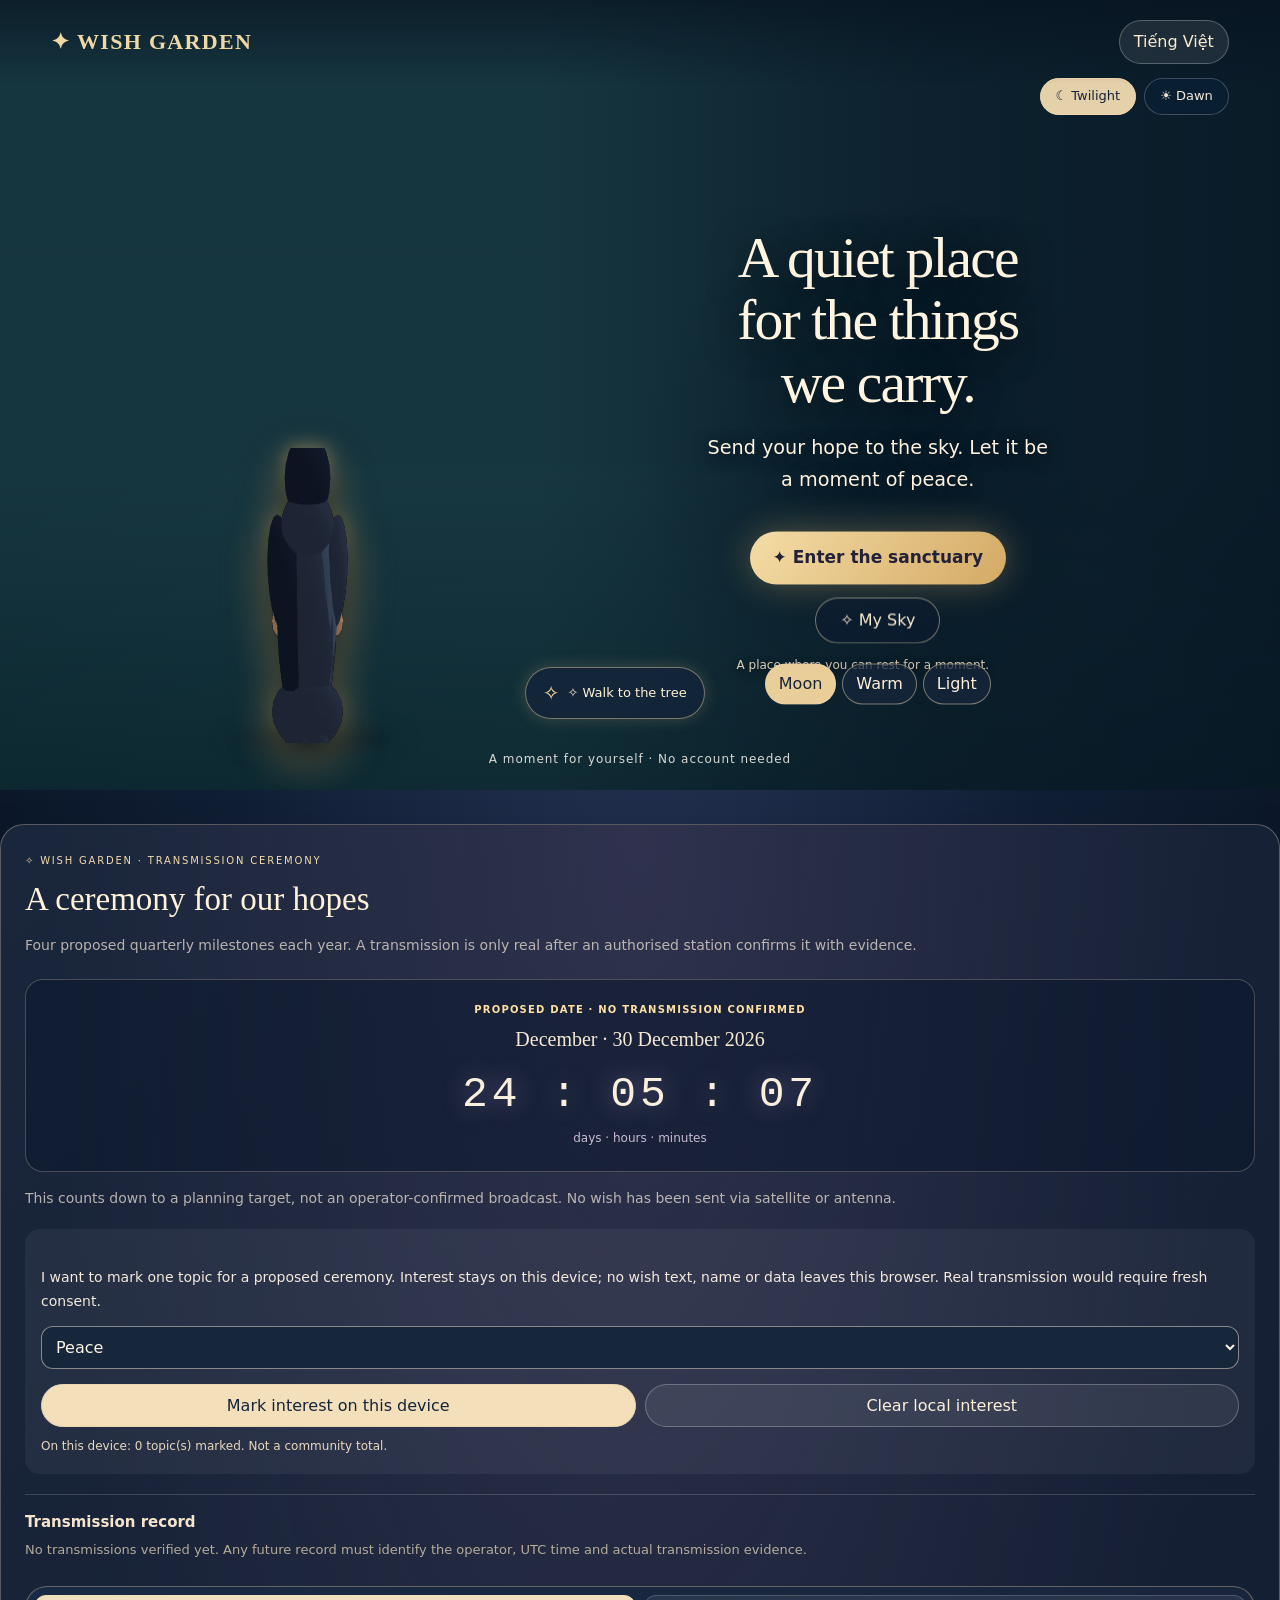
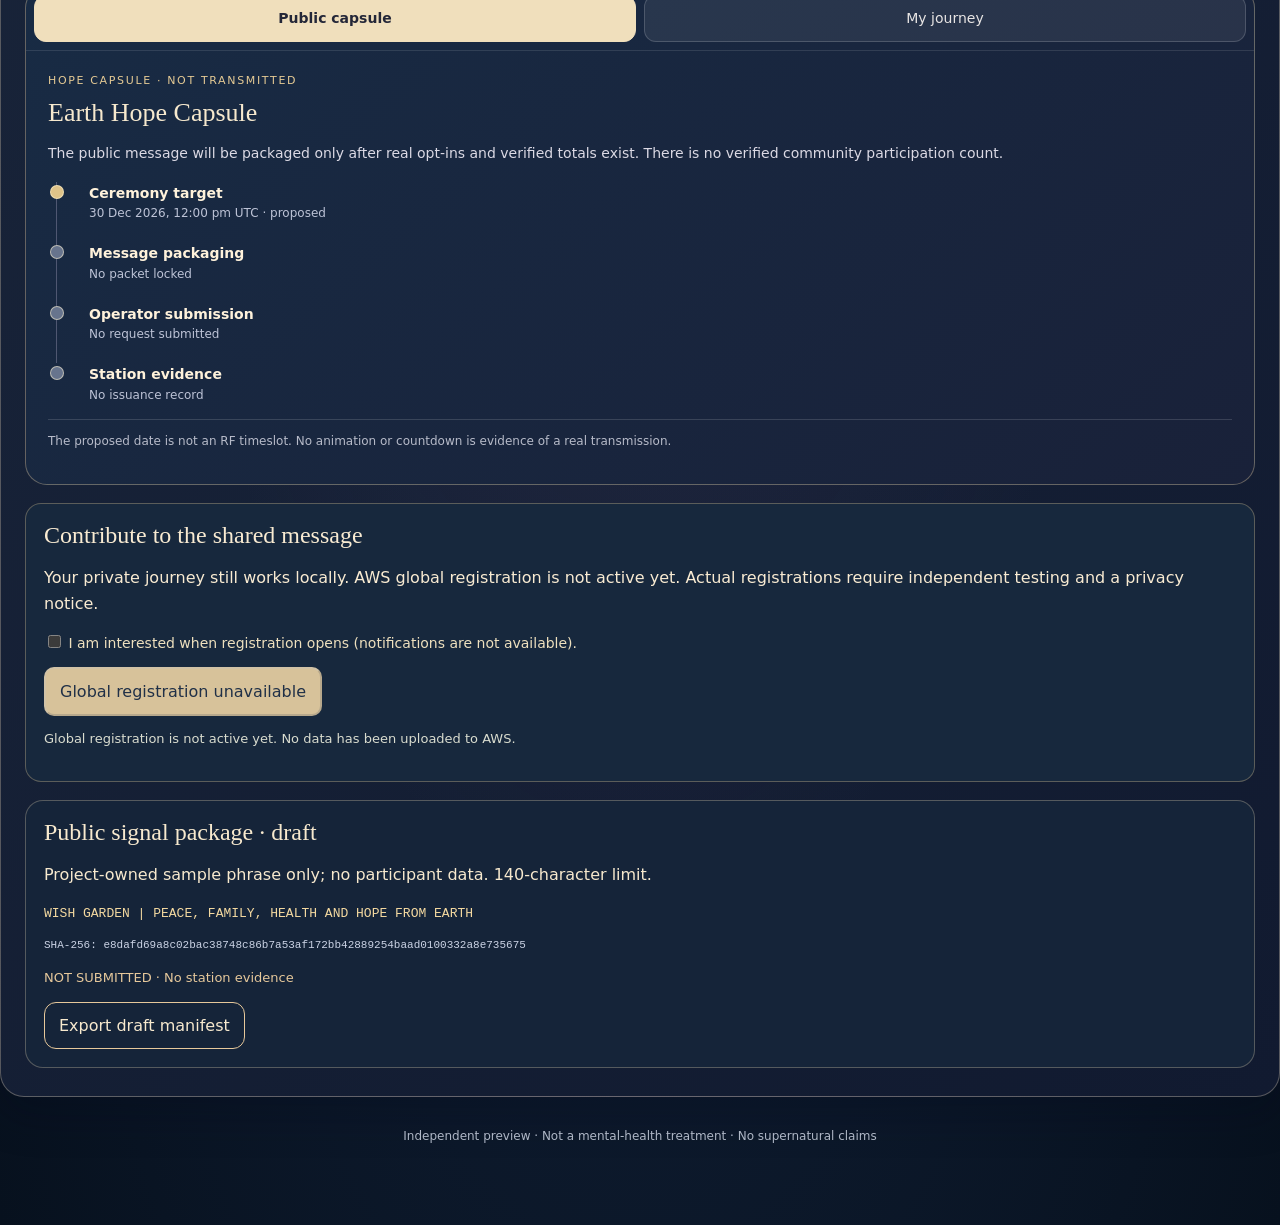
==== index.html @ a8b32a88 "feat(3d): show full-world WebGL canvas and accessible orbit/zoom controls with photo fallback" ====
<!doctype html><html lang="en"><head><meta charset="utf-8"><meta name="viewport" content="width=device-width, initial-scale=1"><meta name="color-scheme" content="dark"><title>Wish Garden — A place for hope</title><style>
*{box-sizing:border-box}body{margin:0;color:#fff4df;font:16px/1.6 system-ui,-apple-system,Segoe UI,sans-serif;background:radial-gradient(ellipse at 50% 10%,#263456 0,#101e34 47%,#07111e 100%);min-height:100vh}body.dawn{background:radial-gradient(ellipse at 50% 5%,#926f78 0,#524966 32%,#1b3444 70%,#0b1d28 100%)}body.dawn .garden{background:radial-gradient(ellipse at 50% 77%,#caa9845e,transparent 63%)}body.dawn .panel{background:#2a3442e8}body.dawn .sky{background:radial-gradient(ellipse at 50% 42%,#69557f,#1b2b47 67%,#101f33)}.garden-art{transition:filter 1s ease}.dawn .garden-art{filter:sepia(.15) saturate(1.15) brightness(1.22) drop-shadow(0 4px 20px #f1bf8c44)}.dawn .garden-fireflies{opacity:.25}.scene-toolbar{display:flex;justify-content:center;gap:8px;margin:-6px 0 20px}.scene-toolbar button{font-size:13px;background:#ffffff16;border:1px solid #ffffff38;color:#f5ead9;border-radius:22px;padding:7px 15px}.scene-toolbar button[aria-pressed=true]{background:#f1d8ae;color:#2a2942;border-color:#f1d8ae}.sky .horizon{position:absolute;left:0;bottom:0;width:100%;height:42%;background:linear-gradient(0deg,#55497533,transparent);pointer-events:none}.sky .ripple{width:105px;height:105px;position:absolute;top:calc(50% - 52px);left:calc(50% - 52px);border-radius:50%;border:1px solid #eacfa877;opacity:0;transform:scale(.5);pointer-events:none}.sky.complete .ripple{animation:hopeRipple 2.5s ease-out forwards}@keyframes hopeRipple{0%{opacity:.75;transform:scale(.4)}100%{opacity:0;transform:scale(3.1)}}@media(prefers-reduced-motion:reduce){.garden-art{transition:none}.sky.complete .ripple{animation:none}}body.no-motion .garden-fireflies,body.no-motion .sky.complete .ripple{animation:none!important}body.no-motion .garden-art,body.no-motion .sky .constellation,body.no-motion .sky .finish-note{transition:none!important}main{max-width:760px;margin:auto;padding:24px 18px 60px}header{display:flex;align-items:center;justify-content:space-between;gap:12px}.brand{font-weight:700;letter-spacing:.18em;text-transform:uppercase;color:#efd8a4;font-size:15px}button{cursor:pointer;font:inherit}button:focus-visible,textarea:focus-visible,select:focus-visible{outline:3px solid #edcc89;outline-offset:3px}.lang,.small{background:#ffffff16;color:#fbeacf;border:1px solid #ffffff40;padding:8px 14px;border-radius:24px}h1,h2{font-family:Georgia,serif;font-weight:normal}h1{text-align:center;font-size:clamp(36px,7vw,59px);line-height:1.1;margin:44px 0 13px}.lead{color:#c7cede;text-align:center;max-width:560px;margin:auto}.garden{height:275px;overflow:hidden;display:grid;place-items:center;position:relative;margin:15px 0;background:radial-gradient(ellipse at 50% 80%,#537c6375,transparent 60%)}.garden:after{content:"";width:110%;height:95px;position:absolute;bottom:-48px;border-radius:50%;background:radial-gradient(ellipse,#3a6352,#182a31 70%,transparent)}.garden-art{position:absolute;inset:0;width:100%;height:100%;filter:drop-shadow(0 5px 18px #0e1a2a88)}.garden-fireflies{filter:drop-shadow(0 0 6px #ffde8c);animation:firefly 5s ease-in-out infinite alternate}@keyframes firefly{from{opacity:.3;transform:translateY(3px)}to{opacity:.94;transform:translateY(-6px)}}.garden span{position:absolute;bottom:22px;z-index:2;letter-spacing:.2em;font-size:11px;color:#e8dbb9}.panel{border:1px solid #ffffff2c;border-radius:24px;padding:clamp(18px,4vw,31px);background:#142239d9;box-shadow:0 24px 50px #0003}h2{font-size:29px;margin:0}.hint,.notice{font-size:13px;color:#bdc5d2}label{display:block;font-size:14px;margin:19px 0 7px;color:#eee0be}textarea,select{width:100%;border-radius:12px;padding:13px;border:1px solid #ffffff45;background:#071629;color:#fff4df;font:inherit}textarea{min-height:115px;resize:vertical}.radio{display:flex;flex-wrap:wrap;gap:10px;margin-top:8px}.radio label{margin:0;border:1px solid #ffffff2c;padding:10px;border-radius:12px;cursor:pointer}.radio input{accent-color:#e6bd72}.buttons{display:flex;flex-wrap:wrap;gap:10px;align-items:center;justify-content:space-between;margin:24px 0 4px}.primary{border:none;border-radius:40px;padding:13px 23px;font-weight:700;background:linear-gradient(125deg,#f4dca6,#d4aa65);color:#23213a}.primary:disabled{opacity:.5;cursor:not-allowed}.sky{height:230px;position:relative;overflow:hidden;border-radius:16px;margin-top:20px;background:radial-gradient(ellipse at 55% 50%,#343c68,#0a1328 70%);display:grid;place-items:center}.sky[hidden]{display:none}.sky:after{content:"✦　　·　✧　　✦　　　·　✦　　　✧";position:absolute;top:18%;opacity:.7;letter-spacing:8px}.sky:before{content:"";position:absolute;inset:0;background:radial-gradient(circle at 50% 40%,#ab95e330,transparent 45%);pointer-events:none}.sky .constellation{position:absolute;inset:0;width:100%;height:100%;opacity:0;transition:opacity 1.2s ease}.sky.complete .constellation{opacity:1}.sky.complete .orb{animation:none;transform:translateY(-45px) scale(.25);opacity:0}.sky .finish-note{position:absolute;bottom:18px;left:15px;right:15px;text-align:center;color:#f8e7c6;font-family:Georgia,serif;font-size:17px;opacity:0;transition:opacity 1s}.sky.complete .finish-note{opacity:1}.sky .constellation circle{fill:#ffe7bc;filter:drop-shadow(0 0 5px #f7dba5)}.sky-actions{display:flex;justify-content:flex-end;margin-top:8px}.sky-actions[hidden]{display:none}@media(prefers-reduced-motion:reduce){.sky .constellation,.sky .finish-note{transition:none}}.orb{width:36px;height:36px;border-radius:50%;background:#ffebad;box-shadow:0 0 25px 15px #edcd9d77,0 0 70px 30px #b9a3eb55;animation:float 3.4s ease-in-out forwards}@keyframes float{0%{transform:translateY(100px) scale(.35);opacity:0}45%{opacity:1}100%{transform:translateY(-100px) scale(.3);opacity:.65}}@media(prefers-reduced-motion:reduce){.orb,.garden-fireflies{animation:none}}#status{color:#f3d89e;min-height:23px;margin-top:12px}.saved{margin-top:25px;border-top:1px solid #ffffff25;padding-top:15px}ul{padding-left:22px;overflow-wrap:anywhere}.footer{text-align:center;color:#afb7c6;font-size:12px;margin-top:35px}

/* Immersive first-person sanctuary: the visitor is a visible participant, not a text-only form */
main{max-width:none;padding:0 0 50px}header{position:absolute;z-index:10;top:0;left:0;right:0;padding:20px clamp(18px,4vw,58px);background:linear-gradient(#071320a8,transparent)}.brand{font-family:Georgia,serif;font-size:22px;letter-spacing:.06em}.garden{height:min(790px,100svh);min-height:570px;margin:0;border-radius:0;background:radial-gradient(ellipse at 50% 65%,#406e6266,transparent 65%)}.garden-art{filter:drop-shadow(0 12px 25px #050e18);transform:scale(1.22);transform-origin:center 60%}.garden:after{height:185px;bottom:-115px;background:radial-gradient(ellipse,#2e6d5b,#0c2933 68%,transparent)}.garden span{display:none}.scene-toolbar{position:absolute;z-index:6;top:78px;right:clamp(18px,4vw,58px);margin:0}.scene-toolbar button{backdrop-filter:blur(12px);background:#0c2037a8}.scene-toolbar button[aria-pressed=true]{background:#e5d1a9;color:#16243b}.hero-shade{position:absolute;z-index:2;inset:0;pointer-events:none;background:linear-gradient(90deg,#04121fb0 0%,#04121f25 49%,#04121f98 100%),linear-gradient(0deg,#071522a9,transparent 48%)}.hero-content{position:absolute;z-index:5;top:38%;left:51%;width:min(450px,43vw);text-align:center;transform:translateY(-18%)}.hero-content h1{font-size:clamp(44px,5.4vw,83px);line-height:1.04;margin:0 0 18px;text-shadow:0 4px 36px #000c}.hero-content .lead{font-size:clamp(16px,1.5vw,20px);line-height:1.7;color:#f1e9df;text-shadow:0 3px 16px #000}.enter{font-size:17px;box-shadow:0 0 35px #f1bd6c55;margin-top:34px;min-width:200px}.avatar{position:absolute;z-index:4;bottom:6%;left:17%;width:clamp(95px,14vw,193px);filter:drop-shadow(0 20px 15px #000b)}.avatar .aura{animation:avatarAura 4s ease-in-out infinite alternate;transform-origin:center}.avatar .body{animation:avatarBreath 4.5s ease-in-out infinite alternate;transform-origin:50% 65%}@keyframes avatarAura{from{opacity:.25}to{opacity:.85}}@keyframes avatarBreath{to{transform:scale(1.025)}}.intro-note{position:absolute;z-index:5;bottom:21px;left:0;right:0;text-align:center;color:#d9d9d5;font-size:12px;letter-spacing:.08em}.panel{position:relative;z-index:8;width:min(670px,calc(100% - 26px));margin:-20px auto 0;display:none;backdrop-filter:blur(26px);background:#112238ef}.panel.open{display:block;animation:panelOpen .5s ease-out}@keyframes panelOpen{from{opacity:0;transform:translateY(24px)}to{opacity:1;transform:translateY(0)}}.panel h2{text-align:center;margin-bottom:8px}.panel .hint{text-align:center}.privacy-notice{margin:0 auto;max-width:660px;padding:22px;color:#c1cbd1;font-size:13px}.footer{max-width:720px;margin:28px auto}.saved{margin-top:15px}.garden-fireflies{animation-duration:7s}body.no-motion .avatar .aura,body.no-motion .avatar .body{animation:none!important}body.dawn .garden{background:radial-gradient(ellipse at 50% 80%,#a6a07578,transparent 65%)}@media(max-width:680px){.garden{height:100svh;min-height:620px}.garden-art{transform:scale(1.55);transform-origin:44% 62%}.avatar{left:6%;bottom:10%;width:125px}.hero-content{left:5%;right:5%;width:90%;top:37%;transform:none}.hero-content h1{font-size:clamp(42px,10vw,64px)}.hero-content .lead{font-size:16px}.enter{margin-top:25px}.hero-shade{background:linear-gradient(0deg,#071522b8 0%,#07152220 65%),linear-gradient(90deg,#07152266,#07152266)}.scene-toolbar{top:80px;right:12px}.scene-toolbar button{font-size:12px;padding:7px 10px}.panel{margin:0 auto 0;border-radius:20px}.brand{font-size:19px}}@media(prefers-reduced-motion:reduce){.avatar .aura,.avatar .body,.panel.open{animation:none}}
.sky{position:fixed;z-index:70;inset:0;width:100%;height:100dvh;border-radius:0;margin:0;background:radial-gradient(ellipse at center,#4d477e 0%,#182e56 37%,#050d24 100%)}.sky .constellation{width:100%;height:100%}.sky .finish-note{bottom:24%;font-size:clamp(23px,4vw,42px);text-shadow:0 4px 20px #000}.sky .orb{width:58px;height:58px;box-shadow:0 0 30px 18px #f3d69caa,0 0 110px 45px #ac98ee88}.sky-actions{position:fixed;z-index:75;left:0;right:0;bottom:12%;justify-content:center}.sky-actions[hidden]{display:none}.sky-actions .small{padding:14px 23px;font-size:16px}.sky-header{position:absolute;z-index:8;top:5%;left:0;right:0;text-align:center;font:clamp(18px,3vw,30px) Georgia,serif;color:#ffe5b5}.sky-close{position:absolute;z-index:9;top:18px;right:20px;border-radius:28px;border:1px solid #f7deaa7b;color:#fff1d8;background:#13213a;padding:9px 16px}.sky-return{position:absolute;display:none;bottom:11%;left:50%;transform:translateX(-50%);z-index:9;border:0;border-radius:30px;background:#eacfa0;color:#19233a;padding:14px 24px;font-weight:700;white-space:nowrap}.sky.complete .sky-return{display:block}.avatar-colors{display:flex;justify-content:center;gap:9px;margin:15px auto 4px}.avatar-colors button{background:#17273eb3;border:1px solid #eed6ab7d;color:#fff0d5;border-radius:30px;padding:7px 13px}.avatar-colors button[aria-pressed=true]{background:#e9ce9a;color:#18243a}.avatar[data-look=light] .body{filter:brightness(1.65)}.avatar[data-look=warm] .body{filter:sepia(.55) brightness(1.2)}@media(max-width:680px){.sky .finish-note{bottom:25%}.sky-return{bottom:14%}}@media(prefers-reduced-motion:reduce){.sky .constellation,.sky .finish-note{transition:none}}

/* V0.2C: licensed photographic environment, shipped with Pages artifact. SVG is a graceful fallback. */
.garden{background-image:linear-gradient(90deg,#04121dc2 0%,#04121d44 48%,#071322c0 100%),url("assets/forest.jpg");background-size:cover;background-position:center 48%;background-repeat:no-repeat}
.garden-art{opacity:.13;mix-blend-mode:screen}
.garden:after{opacity:.38}
.hero-shade{background:linear-gradient(90deg,#050e1b5e,transparent 43%,#0412229c 100%),linear-gradient(0deg,#071522a9,transparent 45%)}
.sky{background-image:radial-gradient(ellipse at 48% 57%,#231b4c55,transparent 55%),linear-gradient(0deg,#0b113587,#07092350),url("assets/cosmos.jpg");background-size:cover;background-position:center;background-repeat:no-repeat}
.avatar{filter:drop-shadow(0 12px 22px #000e) drop-shadow(0 0 14px #f3bf6455)}
.avatar .aura{opacity:.65}
.garden-fireflies{opacity:.5}
body.dawn .garden{background-image:linear-gradient(90deg,#b19c704a,#1a303b50 55%,#2a293e9c),url("assets/forest.jpg")}
@media(max-width:680px){.garden{background-position:41% center}.hero-shade{background:linear-gradient(0deg,#05101ccf 0%,#0715225a 54%,#07152266 100%)}.garden-art{opacity:.08}.avatar{bottom:4%;left:4%;width:108px}.hero-content{top:33%}}

/* V0.2D — participatory sanctuary, no simulated 3D claims. */
.garden .avatar{transition:transform 1.25s cubic-bezier(.25,.8,.28,1),filter 1.25s ease;transform-origin:50% 88%}
.garden.walking .avatar,.garden.arrived .avatar{transform:translate(70px,-28px) scale(.82);filter:drop-shadow(0 4px 20px #ffd78caa)}
.garden.walking .avatar .body{animation:walkPulse .38s ease-in-out 3}
.garden.arrived .avatar .aura{opacity:1;filter:drop-shadow(0 0 18px #f5dfa4)}
@keyframes walkPulse{50%{transform:rotate(2deg) translateY(-3px)}}
.prayer-stop{position:absolute;left:23%;bottom:7%;z-index:5;display:flex;align-items:center;gap:8px;padding:9px 13px;border:1px solid #f2d7a676;border-radius:99px;background:#14243bc9;color:#fff2d5;box-shadow:0 0 20px #eedb9660;font-size:13px;backdrop-filter:blur(8px)}
.prayer-stop:before{content:"✧";font-size:20px;color:#ffe0a2}
.garden.walking .prayer-stop,.garden.arrived .prayer-stop{display:none}
.garden .hero-content .enter{transition:opacity .2s}
.garden.walking .enter{pointer-events:none;opacity:.5}
.garden.arrived .hero-content{opacity:.25;pointer-events:none;transition:opacity .5s}
.panel.open{scroll-margin-top:16px}
.scene-hint{position:absolute;bottom:13%;left:51%;z-index:5;width:min(420px,42vw);text-align:center;font-size:13px;letter-spacing:.035em;color:#fae8cb;text-shadow:0 3px 10px #000b}
@media(max-width:680px){.garden.walking .avatar,.garden.arrived .avatar{transform:translate(55px,-24px) scale(.76)}.prayer-stop{left:5%;bottom:5%;font-size:12px}.scene-hint{left:10%;bottom:19%;width:80%}}
@media(prefers-reduced-motion:reduce){.garden .avatar,.garden .hero-content .enter,.garden.arrived .hero-content{transition:none}.garden.walking .avatar .body{animation:none}}
body.no-motion .garden .avatar,body.no-motion .garden .hero-content .enter{transition:none!important}
body.no-motion .garden.walking .avatar .body{animation:none!important}
</style><style>
/* WebGL mesh is an enhancement; original SVG remains fallback. */
.visitor3d{position:absolute;z-index:4;left:17%;bottom:6%;width:clamp(95px,14vw,193px);height:clamp(165px,23vw,320px);pointer-events:none;display:none;filter:drop-shadow(0 10px 14px #0008)}
.garden.webgl-ready .visitor3d{display:block}
.garden.webgl-ready .avatar{display:none}
.garden.walking .visitor3d,.garden.arrived .visitor3d{transform:translate(70px,-28px) scale(.82);transition:transform 1.25s ease}
@media(max-width:680px){.visitor3d{left:6%;bottom:10%;width:125px;height:205px}.garden.walking .visitor3d,.garden.arrived .visitor3d{transform:translate(55px,-24px) scale(.76)}}
@media(prefers-reduced-motion:reduce){.garden.walking .visitor3d,.garden.arrived .visitor3d{transition:none}}
body.no-motion .visitor3d{transition:none!important}
.garden-return-row{display:flex;justify-content:flex-start;margin-bottom:14px}.garden-return-row button{padding:8px 14px;font-size:13px}.garden:not(.arrived) .prayer-stop{display:flex}

/* V0.2H art direction: integrated focal light, atmospheric depth and readable responsive framing */
.garden{isolation:isolate}
.ground-mist{position:absolute;z-index:1;inset:auto -8% -10% -8%;height:49%;pointer-events:none;background:radial-gradient(ellipse at 44% 90%,#83a69844 0%,#3b717d26 35%,transparent 77%);mix-blend-mode:screen}
.wish-path{position:absolute;z-index:2;bottom:-8%;left:4%;width:52%;height:49%;clip-path:polygon(45% 0,60% 0,100% 100%,0 100%);pointer-events:none;opacity:.66;background:linear-gradient(90deg,transparent 0%,#06121b38 16%,#7b8b7966 48%,#172d3188 66%,transparent 93%),repeating-linear-gradient(175deg,transparent 0 28px,#e8d6a71f 30px 32px,transparent 35px 64px);filter:blur(4px)}
.lantern-glow{position:absolute;z-index:2;pointer-events:none;width:11vw;max-width:150px;aspect-ratio:1;border-radius:50%;opacity:.8;background:radial-gradient(circle,#fce4a88c 0%,#dba96744 15%,#e7af6040 35%,transparent 71%);mix-blend-mode:screen;animation:lanternPulse 5s ease-in-out infinite alternate}
.lantern-glow-one{top:20%;left:17%}.lantern-glow-two{top:32%;left:45%;animation-delay:1.3s;width:8vw}
@keyframes lanternPulse{to{opacity:.48;transform:scale(1.2)}}
.visitor-shadow{position:absolute;z-index:3;left:17%;bottom:5%;width:clamp(105px,15vw,200px);height:26px;pointer-events:none;border-radius:50%;background:radial-gradient(ellipse,#000c 0%,#07182387 44%,transparent 73%);filter:blur(9px);transition:transform 1.25s ease}
.garden.arrived .visitor-shadow,.garden.walking .visitor-shadow{transform:translate(70px,-24px) scale(.8)}
.garden .visitor3d{filter:drop-shadow(-7px 8px 13px #000b) drop-shadow(0 0 15px #efc78075)}
.garden.webgl-ready .visitor3d{z-index:5}
.garden .avatar{z-index:5}
.hero-content{z-index:7}
.scene-hint{z-index:7}
.garden .prayer-stop{z-index:8}
.hero-content h1{max-width:12ch;margin-inline:auto;font-size:clamp(42px,5vw,77px);letter-spacing:-.032em}
.hero-content .lead{max-width:28ch;margin-inline:auto}
.hero-content .avatar-colors{margin-top:20px}
@media(max-width:680px){
 .garden{background-position:38% 50%}
 .hero-content{top:23%;left:5%;right:5%;width:90%}
 .hero-content h1{font-size:clamp(37px,10vw,55px);max-width:12ch}
 .hero-content .lead{max-width:29ch;line-height:1.5}
 .hero-content .enter{margin-top:19px}
 .hero-content .avatar-colors{margin-top:12px}
 .scene-hint{bottom:18%;font-size:12px}
 .visitor3d{left:11%;bottom:6%;width:145px;height:238px}
 .avatar{left:11%;bottom:6%;width:125px}
 .visitor-shadow{left:12%;bottom:5%;width:132px}
 .garden .prayer-stop{bottom:4%;left:auto;right:5%;font-size:11px;max-width:52%;padding:9px 11px}
 .wish-path{left:-17%;width:90%;bottom:-5%;height:39%}
 .lantern-glow-one{left:9%;top:19%;width:95px}
 .lantern-glow-two{left:63%;top:30%;width:68px}
}
@media(max-width:380px){.hero-content{top:22%}.hero-content h1{font-size:38px}.visitor3d{height:180px;width:110px}.garden .prayer-stop{font-size:10px}}
@media(prefers-reduced-motion:reduce){.lantern-glow{animation:none}.visitor-shadow{transition:none}}
body.no-motion .lantern-glow{animation:none!important}
body.no-motion .visitor-shadow{transition:none!important}

/* V0.2I visual correction after inspecting actual Chromium screenshots:
   photo is the sanctuary; old diagrammatic SVG is not overpainted on top */
.garden{background-image:linear-gradient(90deg,rgba(4,13,22,.10) 0%,rgba(3,13,22,.10) 48%,rgba(4,11,23,.44) 100%),url("assets/forest.jpg");background-position:50% 48%;background-color:#183a44}
.garden-art{display:none}
.garden:after{display:none}
.hero-shade{background:linear-gradient(90deg,transparent 0%,transparent 42%,#0714237d 73%,#07142395 100%),linear-gradient(0deg,#041c249e 0%,transparent 40%)}
.ground-mist{opacity:.38;filter:blur(18px)}
.wish-path{display:none}
.lantern-glow{display:none}
.hero-content{background:radial-gradient(ellipse at center,#02142266 5%,transparent 75%);padding:22px;border-radius:20px}
.hero-content h1{font-size:clamp(40px,4.5vw,71px);text-wrap:balance;line-height:1.08}
.hero-content .lead{color:#fff3df;text-shadow:0 3px 16px #00131e}
.avatar-colors{gap:6px}
.garden .visitor3d{filter:drop-shadow(0 15px 18px #001018) drop-shadow(0 0 9px #f9c8789c)}
.scene-hint{font-size:12px;letter-spacing:0;color:#ead8bd}
body.dawn .garden{background-image:linear-gradient(90deg,rgba(184,159,111,.16) 0%,transparent 47%,rgba(42,44,46,.5) 100%),url("assets/forest.jpg")}
@media(max-width:680px){
 .garden{background-position:51% 50%}
 .hero-shade{background:linear-gradient(0deg,#071927ae 0%,transparent 42%),linear-gradient(180deg,#0615218c,transparent 30%)}
 .hero-content{top:20%;padding:4px 8px;background:none;text-shadow:0 3px 18px #00141d}
 .hero-content h1{font-size:clamp(38px,9vw,49px);max-width:12ch}
 .hero-content .lead{font-size:15px}
 .hero-content .avatar-colors{margin-top:10px}
 .scene-hint{display:none}
 .visitor3d{bottom:6%;left:11%;height:200px;width:122px}
 .garden .prayer-stop{bottom:9%;right:5%;font-size:12px}
 .visitor-shadow{left:11%;bottom:5%}
}
/* Rigged 3D visitor (progressive enhancement) with native 3D and SVG fallbacks. */
.garden.rig-ready #visitor3d{display:none}
.garden.rig-ready #visitorRig{display:block}
.garden #visitorRig{display:none}
.garden.walking #visitorRig,.garden.arrived #visitorRig{transform:translate(70px,-28px) scale(.82)}
@media(max-width:680px){.garden.walking #visitorRig,.garden.arrived #visitorRig{transform:translate(55px,-24px) scale(.76)}}
@media(prefers-reduced-motion:reduce){.garden.walking #visitorRig,.garden.arrived #visitorRig{transition:none}}
/* V0.2J rigged visitor integration: understated human scale in moonlit scene */
.garden #visitorRig{
  width:clamp(80px,10vw,126px);height:clamp(145px,17vw,216px);
  left:18%;bottom:6%;filter:brightness(.72) saturate(.78) drop-shadow(0 10px 10px #001422b8) drop-shadow(0 0 12px #c6a76c55);
}
.garden.walking #visitorRig,.garden.arrived #visitorRig{transform:translate(36px,-15px) scale(.9)}
@media(max-width:680px){
  .garden #visitorRig{width:104px;height:188px;left:12%;bottom:7%}
  .garden.walking #visitorRig,.garden.arrived #visitorRig{transform:translate(30px,-15px) scale(.86)}
}
@media(max-width:380px){.garden #visitorRig{width:89px;height:161px;bottom:7%}}

/* V0.2K: clean invitation hierarchy and keep the scene interaction off the avatar. */
.garden .prayer-stop{left:41%;bottom:9%;right:auto;max-width:none;white-space:nowrap;font-size:13px;padding:9px 17px;box-shadow:0 0 16px #e6c98935}
@media(max-width:680px){.garden .prayer-stop{left:auto;right:7%;bottom:10%;width:auto;max-width:48%;white-space:normal;text-align:center;font-size:12px;line-height:1.3}}
@media(max-width:380px){.garden .prayer-stop{max-width:46%;bottom:10%}}
/* V0.2M — clear the scene for the visitor's quiet prayer */
.garden.arrived .hero-content{opacity:0;pointer-events:none;visibility:hidden;transition:opacity .55s ease,visibility .55s ease}
.garden.arrived .scene-hint,.garden.arrived .intro-note{opacity:0;pointer-events:none;transition:opacity .55s ease}
@media(prefers-reduced-motion:reduce){.garden.arrived .hero-content,.garden.arrived .scene-hint,.garden.arrived .intro-note{transition:none}}
body.no-motion .garden.arrived .hero-content,body.no-motion .garden.arrived .scene-hint{transition:none!important}

/* V0.2P — The private sky of wishes */
.sky{isolation:isolate;background-image:
 radial-gradient(ellipse at 51% 48%,rgba(141,116,195,.26),transparent 37%),
 linear-gradient(0deg,#050b24b8,#08102844),
 url("assets/cosmos.jpg");background-position:center;background-size:cover}
.sky .constellation{opacity:.15;pointer-events:none}
.sky .orb{opacity:.55;pointer-events:none}
.star-field{position:absolute;inset:12% 3% 15%;z-index:7;pointer-events:none}
.memory-star{position:absolute;width:19px;height:19px;transform:translate(-50%,-50%);border:0;border-radius:50%;background:radial-gradient(circle,#fff 0 12%,var(--star-color) 17%,transparent 55%);box-shadow:0 0 16px 3px var(--star-color);pointer-events:auto;cursor:pointer;transition:transform .25s,filter .25s;filter:brightness(1.05)}
.memory-star:before,.memory-star:after{content:"";position:absolute;top:50%;left:50%;transform:translate(-50%,-50%);pointer-events:none;background:linear-gradient(90deg,transparent,var(--star-color),transparent)}
.memory-star:before{width:34px;height:1px}.memory-star:after{height:34px;width:1px;background:linear-gradient(transparent,var(--star-color),transparent)}
.memory-star:hover,.memory-star:focus-visible{transform:translate(-50%,-50%) scale(1.65);filter:brightness(1.4);outline:2px solid #f9edcb;outline-offset:6px}
.memory-star.new-star{animation:starArrival 1.4s ease-out}
@keyframes starArrival{0%{transform:translate(-50%,-50%) scale(3);filter:brightness(2)}100%{transform:translate(-50%,-50%) scale(1);filter:brightness(1)}}
.sky-flare{position:absolute;z-index:8;width:55px;height:55px;transform:translate(-50%,55vh) scale(.45);border-radius:50%;background:radial-gradient(circle,#fff 0 12%,var(--flare-color) 18%,#f0c7fc66 38%,transparent 70%);box-shadow:0 0 36px 13px var(--flare-color);pointer-events:none;opacity:0}
.sky-flare.launch{animation:skyAscend 3s cubic-bezier(.22,.66,.24,1) forwards}
.sky-flare.burst:after{content:"";position:absolute;inset:-42px;border:2px solid #fff9ce;border-radius:50%;animation:skyBurst .7s ease-out forwards}
@keyframes skyAscend{0%{transform:translate(-50%,55vh) scale(.35);opacity:0}12%{opacity:1}72%{transform:translate(-50%,-50%) scale(1.1);opacity:1}82%{transform:translate(-50%,-50%) scale(1.8);opacity:1;filter:brightness(2.5)}100%{transform:translate(-50%,-50%) scale(.24);opacity:1}}
@keyframes skyBurst{0%{transform:scale(.2);opacity:1}100%{transform:scale(2.5);opacity:0}}
.sky-hint{position:absolute;z-index:9;left:18px;right:18px;bottom:4%;text-align:center;font-size:12px;letter-spacing:.04em;color:#e2d4f3b9;pointer-events:none}
.sky .sky-header{pointer-events:none}
.star-memory{position:absolute;z-index:20;left:50%;top:50%;transform:translate(-50%,-50%);width:min(430px,calc(100% - 34px));max-height:70vh;overflow:auto;padding:24px 26px;background:linear-gradient(145deg,#182440f2,#252849f6);border:1px solid #f3d8b17f;border-radius:20px;box-shadow:0 18px 90px #000d,0 0 42px #caa9fd2b;backdrop-filter:blur(22px);text-align:left}
.star-memory[hidden],.sky-flare[hidden]{display:none}
.star-memory h2{font:28px/1.2 Georgia,serif;color:#fff2d2;margin:14px 0}
.star-memory-top{display:flex;justify-content:space-between;align-items:center;gap:12px;font-size:13px;color:#f2dba9}
.star-memory-top button{border-radius:30px;background:#f3d7ac;color:#1a2740;border:0;padding:8px 16px}
.star-memory-date{font-size:13px;color:#cbcadf}
.star-memory-words{white-space:pre-wrap;overflow-wrap:anywhere;font:17px/1.8 Georgia,serif;color:#fff2e4}
@media(max-width:680px){.sky .sky-header{top:14%}.star-field{inset:16% 2% 18%}.sky-hint{bottom:5%}.star-memory{padding:20px;top:49%}}
@media(prefers-reduced-motion:reduce){.memory-star.new-star,.sky-flare.launch,.sky-flare.burst:after{animation:none}}
body.no-motion .memory-star.new-star,body.no-motion .sky-flare.launch,body.no-motion .sky-flare.burst:after{animation:none!important}
.my-sky-button{display:block;margin:13px auto 0;background:#0d1b309c;border:1px solid #f1dfb97a;color:#f9e9ce;border-radius:30px;padding:9px 24px;backdrop-filter:blur(14px)}.my-sky-button:hover{background:#354465c9}.garden.arrived .my-sky-button{visibility:hidden}
.garden-return-row{gap:10px;flex-wrap:wrap}.garden-return-row #mySkyFromPrayer{background:#d8b881;color:#1d2842;border-color:#dec99f}
.sky.viewing .orb,.sky.viewing .finish-note,.sky.viewing .ripple{display:none}.sky.viewing .sky-header{color:#f5e0be}

/* V0.2Q — deep sky art direction: atmosphere is decorative, NOT fake user wishes. */
.sky{background:
 radial-gradient(ellipse at 49% 23%,#8a659e38 0%,transparent 53%),
 radial-gradient(ellipse at 77% 66%,#1c667f4a 0%,transparent 51%),
 linear-gradient(180deg,#050b25a8 0%,#09172a78 47%,#020b1ce0 100%),
 url("assets/cosmos.jpg") center/cover no-repeat;
}
.sky::before{content:"";position:absolute;inset:-8%;background:radial-gradient(ellipse at 40% 36%,#9173bc28,transparent 47%),radial-gradient(ellipse at 70% 80%,#43778d24,transparent 45%);filter:blur(25px);pointer-events:none;animation:skyBreathing 24s ease-in-out infinite alternate}
.sky::after{content:"";position:absolute;inset:0;background:linear-gradient(180deg,transparent 0%,#a6b5e10b 70%,#0712258f 100%);pointer-events:none}
@keyframes skyBreathing{from{opacity:.65;transform:scale(1)}to{opacity:1;transform:scale(1.12)}}
.sky .horizon{height:35%;background:radial-gradient(ellipse at 50% 100%,#d4d6fc22 0%,#61699516 40%,transparent 73%);filter:blur(24px)}
.sky .constellation{opacity:.09}
.sky .star-field{z-index:12}
.sky .memory-star{width:44px;height:44px;box-shadow:none;background:radial-gradient(circle,#fffef9 0 4%,var(--star-color) 6% 11%,#ffffff00 43%);filter:drop-shadow(0 0 7px var(--star-color));}
.sky .memory-star::before{width:24px;opacity:.85}
.sky .memory-star::after{height:24px;opacity:.85}
.sky .memory-star:hover,.sky .memory-star:focus-visible{filter:drop-shadow(0 0 13px var(--star-color)) brightness(1.3)}
.sky .memory-star.new-star{animation:starArrival 1.3s ease-out}
.sky .sky-flare{width:44px;height:44px;background:radial-gradient(circle,#fff 0 9%,#fff4dc 13%,var(--flare-color) 26%,transparent 72%);box-shadow:0 0 22px 8px var(--flare-color);filter:drop-shadow(0 0 15px #fff6cf)}
.sky .sky-flare::before{content:"";position:absolute;z-index:-1;left:50%;top:50%;width:12px;height:160px;transform:translate(-50%,6px);border-radius:50%;background:linear-gradient(0deg,transparent,#c0c3f527,#f9e6ffae);filter:blur(13px);opacity:0}
.sky .sky-flare.launch::before{animation:starTrail 3s ease-in-out both}
.sky .sky-flare.burst::after{content:"";position:absolute;inset:-24px;border:1px solid #ffeac0aa;border-radius:50%;animation:skyBurst .75s ease-out forwards}
@keyframes starTrail{0%{opacity:0;height:20px}20%{opacity:.75;height:140px}76%{opacity:.5}100%{opacity:0;height:25px}}
@keyframes skyAscend{
  0%{transform:translate(-50%,64vh) scale(.25);opacity:0}
  11%{opacity:1}
  63%{transform:translate(-50%,-50%) scale(.95);opacity:1;filter:brightness(1)}
  77%{transform:translate(-50%,-50%) scale(2.35);opacity:1;filter:brightness(2.6)}
  88%{transform:translate(-50%,-50%) scale(.38);opacity:1;filter:brightness(1.6)}
  100%{transform:translate(-50%,-50%) scale(.21);opacity:1;filter:brightness(1)}
}
.sky .sky-hint{color:#eee2fbce;text-shadow:0 3px 12px #060b22;max-width:500px;margin:auto;left:20px;right:20px}
.sky .star-memory{background:linear-gradient(150deg,#16223af4,#282944f4);border:1px solid #f2dfc080}
body.no-motion .sky::before{animation:none}
@media(prefers-reduced-motion:reduce){.sky::before,.sky .sky-flare.launch::before{animation:none}}
@media(max-width:680px){.sky .star-field{inset:16% 2% 18%}.sky .sky-hint{font-size:12px;bottom:7%}.sky .memory-star{width:44px;height:44px}}

/* Transmission is not implied by the countdown; the section is explicit planning only. */
.ceremony{margin:34px 0 30px;padding:28px 24px;border:1px solid #d8c9b259;border-radius:24px;background:radial-gradient(ellipse at 50% 0%,#715c8742,transparent 65%),linear-gradient(135deg,#1a263b,#111a30);box-shadow:0 18px 42px #03081944}
.ceremony-overline{font-size:10px;letter-spacing:.18em;color:#f2dbaa}
.ceremony h2{font:clamp(24px,3.5vw,33px)/1.25 Georgia,serif;color:#fff2d8;margin:10px 0}
.ceremony-intro,.ceremony-disclosure{font-size:14px;color:#f1e5d7bb;line-height:1.6}
.ceremony-milestone{margin:22px 0 15px;padding:22px 12px;border:1px solid #fae6d13d;border-radius:18px;background:#0b172c88;text-align:center}
.ceremony-status{font-size:10px;letter-spacing:.12em;font-weight:650;color:#ffe0a4}
.ceremony-event{font:20px Georgia,serif;color:#f6e8d3;margin:10px 0}
.ceremony-countdown{font-variant-numeric:tabular-nums;font-family:ui-monospace,SFMono-Regular,Consolas,monospace;font-size:clamp(25px,5.5vw,43px);letter-spacing:.09em;color:#f9efdc;text-shadow:0 0 26px #cbaaf277}
.ceremony-units{font-size:12px;color:#cbbbd8}
.ceremony-action{margin-top:20px;padding:18px 16px;background:#ffffff0d;border-radius:15px}
.ceremony-action label{display:block;font-size:14px;line-height:1.7;color:#f4e9db}
.ceremony-action select{display:block;max-width:100%;width:100%;margin:12px 0 15px;background:#16263b;border:1px solid #f7e5d282;color:#fff3e4;border-radius:12px;padding:10px}
.ceremony-buttons{display:flex;gap:9px;flex-wrap:wrap}.ceremony-buttons button{flex:1;min-width:155px}
#ceremonyJoin{background:#f3dfba;color:#14243c;border-color:#ead5b0}
#ceremonyClear{background:#ffffff12;color:#fff0d8}
.ceremony-contribution,#ceremonyFeedback{font-size:12px;color:#ead8bc;margin:10px 0 0}
.ceremony-archive{margin-top:20px;border-top:1px solid #ffffff29;padding-top:15px}
.ceremony-archive h3{font-size:15px;font-weight:600;margin:0 0 6px;color:#f6e5cc}
.ceremony-archive p{font-size:13px;color:#eadbb7bd;line-height:1.6;margin:0}
@media(max-width:680px){.ceremony{padding:22px 15px;margin:25px 0}.ceremony-milestone{padding:18px 6px}.ceremony-countdown{font-size:clamp(25px,7.3vw,35px)}}

/* Actual WebGL sanctuary: canvas is a full-scene 3D environment, not a photograph. */
#sanctuary3d{position:absolute;inset:0;z-index:1;width:100%;height:100%;display:block;cursor:grab;touch-action:pan-y}
#sanctuary3d:active{cursor:grabbing}
.garden.world-ready{background-image:none!important}
.garden.world-ready .garden-art{display:none!important}
.garden.world-ready .ground-mist,.garden.world-ready .wish-path,.garden.world-ready .lantern-glow,.garden.world-ready .lantern-glow-two{opacity:.12;pointer-events:none}
.garden.world-ready .hero-shade{pointer-events:none;background:linear-gradient(90deg,#06111a80,transparent 50%,#07111a87),linear-gradient(0deg,#06111aae,transparent 55%)}
#worldControls{position:absolute;z-index:9;bottom:58px;right:clamp(14px,4vw,48px);display:flex;align-items:center;gap:6px;background:#091b2bdc;border:1px solid #eddaac8a;border-radius:16px;padding:8px;backdrop-filter:blur(10px)}
#worldControls #worldHint{font-size:10px;letter-spacing:.08em;color:#f5dcaf;padding:0 9px 0 4px}
#worldControls button{color:#f8e4b6;background:#ffffff1a;border:1px solid #ffffff51;border-radius:10px;min-height:36px;min-width:35px;font-size:22px;line-height:1}
#worldControls button:focus-visible{outline:3px solid #f8e4b6}
@media(max-width:680px){#worldControls{bottom:46px;right:9px;padding:6px;gap:4px}#worldControls #worldHint{font-size:8px;max-width:67px;line-height:1.2}#worldControls button{min-height:33px;min-width:31px;font-size:19px}}
</style></head><body><main><header><div class="brand">✦ Wish Garden</div><button class="lang" id="lang" type="button">Tiếng Việt</button></header><div class="garden" aria-label="A quiet forest sanctuary with your visitor by the wishing tree"><svg class="garden-art" viewBox="0 0 760 300" xmlns="http://www.w3.org/2000/svg"><defs><radialGradient id="moon"><stop stop-color="#ffe8bc" stop-opacity=".9"/><stop offset="1" stop-color="#dcc19b" stop-opacity="0"/></radialGradient><linearGradient id="trunk" x1="0" y1="0" x2="1" y2="1"><stop stop-color="#967357"/><stop offset=".6" stop-color="#4d423f"/><stop offset="1" stop-color="#2c3238"/></linearGradient><radialGradient id="leaf"><stop stop-color="#96b69c"/><stop offset=".68" stop-color="#456c66"/><stop offset="1" stop-color="#223e49"/></radialGradient><radialGradient id="pond"><stop stop-color="#5e918c" stop-opacity=".72"/><stop offset="1" stop-color="#365b68" stop-opacity="0"/></radialGradient></defs><circle cx="588" cy="57" r="75" fill="url(#moon)"/><circle cx="588" cy="57" r="15" fill="#ffe6b8" opacity=".72"/><path d="M0 238Q115 190 245 234T505 223T760 238V300H0Z" fill="#1f454b"/><path d="M0 268Q150 228 285 268T570 253T760 267V300H0Z" fill="#14353c"/><ellipse cx="400" cy="270" rx="240" ry="30" fill="url(#pond)"/><path d="M383 256Q382 206 365 154Q349 122 332 105M379 198Q429 156 449 119M371 175Q325 153 290 146M380 219Q412 218 449 198" fill="none" stroke="url(#trunk)" stroke-width="19" stroke-linecap="round"/><path d="M375 261Q352 272 323 273M385 261Q409 268 427 273" fill="none" stroke="#68584c" stroke-width="9" stroke-linecap="round"/><g fill="url(#leaf)"><ellipse cx="332" cy="107" rx="85" ry="62"/><ellipse cx="422" cy="105" rx="85" ry="70"/><ellipse cx="373" cy="65" rx="84" ry="63"/><ellipse cx="291" cy="144" rx="58" ry="50"/><ellipse cx="465" cy="147" rx="66" ry="51"/></g><g fill="#c5d9aa" opacity=".4"><circle cx="340" cy="75" r="3"/><circle cx="400" cy="52" r="2"/><circle cx="457" cy="102" r="3"/><circle cx="290" cy="126" r="2"/><circle cx="421" cy="148" r="3"/></g><g fill="#f9dfa5" class="garden-fireflies"><circle cx="225" cy="175" r="3"/><circle cx="516" cy="195" r="2.5"/><circle cx="540" cy="128" r="2"/><circle cx="198" cy="112" r="2"/><circle cx="475" cy="60" r="2.5"/><circle cx="302" cy="211" r="2"/></g><g fill="#84ab88"><path d="M210 281l-7-18 8 9 7-13-2 22ZM527 277l-6-16 8 7 5-12 2 21Z"/></g></svg><span>THE GARDEN OF HOPE</span><div class="hero-shade"></div><div class="ground-mist" aria-hidden="true"></div><div class="wish-path" aria-hidden="true"></div><div class="lantern-glow lantern-glow-one" aria-hidden="true"></div><div class="lantern-glow lantern-glow-two" aria-hidden="true"></div><div class="visitor-shadow" aria-hidden="true"></div>
<canvas id="visitor3d" class="visitor3d" aria-hidden="true"></canvas><svg class="avatar" viewBox="0 0 190 290" role="img" aria-label="A visitor stands by the wishing tree, hands joined in quiet prayer"><defs><linearGradient id="robe" x1="0" x2="1"><stop stop-color="#10192b"/><stop offset=".55" stop-color="#27344b"/><stop offset="1" stop-color="#0b1323"/></linearGradient><radialGradient id="auraLight"><stop stop-color="#ffedbd" stop-opacity=".8"/><stop offset="1" stop-color="#ffe39f" stop-opacity="0"/></radialGradient></defs><ellipse class="aura" cx="95" cy="118" rx="86" ry="110" fill="url(#auraLight)"/><ellipse cx="95" cy="275" rx="60" ry="10" fill="#020913" opacity=".7"/><g class="body"><path d="M60 105Q41 115 36 146L18 259Q88 289 163 262L148 150Q146 118 119 105Z" fill="url(#robe)" stroke="#596076" stroke-width="2"/><path d="M72 94Q55 70 67 42Q76 20 98 23Q121 19 130 44Q135 71 119 94L115 114H78Z" fill="#211e26"/><path d="M79 39Q94 33 113 39L125 62L118 90L95 104L72 91L67 57Z" fill="#b9866a"/><path d="M67 60Q61 42 73 29Q99 10 122 29Q137 40 130 64Q121 48 119 39Q104 47 80 44Z" fill="#1e1b25"/><path d="M61 110Q91 89 124 111L149 151L132 178L119 152L125 259Q93 281 54 263L61 151L42 181L30 157Z" fill="url(#robe)" stroke="#47526d" stroke-width="2"/><path d="M44 154Q66 156 82 129M145 155Q121 156 107 129" stroke="#354762" stroke-width="22" fill="none" stroke-linecap="round"/><path d="M81 130L95 144L109 130" fill="none" stroke="#ce9e80" stroke-width="12" stroke-linecap="round"/><path d="M90 127L95 143L100 128" stroke="#f2c5a2" stroke-width="4" fill="none" stroke-linecap="round"/><path d="M78 117Q95 128 113 117" stroke="#837261" stroke-width="3" fill="none"/><path d="M61 230Q96 244 127 230" fill="none" stroke="#ad966a" stroke-width="2" opacity=".65"/></g></svg>
<button type="button" id="prayerStop" class="prayer-stop">Approach the wishing tree</button><p id="sceneHint" class="scene-hint">A place where you can rest for a moment.</p><div class="hero-content"><h1 id="hero">A quiet place for the things we carry.</h1><p class="lead" id="lead">Send your hope to the sky. Let it be a moment of peace.</p><button type="button" id="enter" class="primary enter">✦ Enter the sanctuary</button><button type="button" id="mySky" class="my-sky-button">✧ My Sky</button><div class="avatar-colors" role="group" aria-label="Choose visitor appearance"><button type="button" data-look="night" aria-pressed="true">Moon</button><button type="button" data-look="warm" aria-pressed="false">Warm</button><button type="button" data-look="light" aria-pressed="false">Light</button></div></div><div class="intro-note" id="introNote">A moment for yourself · No account needed</div></div><div class="scene-toolbar" role="group" aria-label="Garden lighting"><button type="button" id="twilight" aria-pressed="true">☾ Twilight</button><button type="button" id="dawn" aria-pressed="false">☀ Dawn</button></div><section class="panel" id="prayerPanel"><div class="garden-return-row"><button type="button" class="small" id="backToSanctuary">← Back to sanctuary</button><button type="button" class="small" id="mySkyFromPrayer">✧ My Sky</button></div><h2 id="question">What is on your heart today?</h2><p class="hint" id="hint">Your wish is yours. This ritual is symbolic and makes no supernatural promises.</p><label for="topic" id="topicLabel">Your intention</label><select id="topic"><option>Peace & calm</option><option>Family & loved ones</option><option>Health & strength</option><option>Hope for tomorrow</option><option>Remembrance</option><option>Gratitude</option></select><label for="wish" id="wishLabel">Your private words</label><textarea maxlength="700" id="wish" placeholder="I hope that..."></textarea><label id="saveLabel">After releasing</label><div class="radio"><label><input type="radio" name="keep" value="no" checked> <span id="discard">Release without saving</span></label><label><input type="radio" name="keep" value="yes"> <span id="keep">Save on this device</span></label></div><div class="buttons"><button class="primary" id="send" disabled>✧ Send to the universe</button><button class="small" id="motion">Reduce motion</button></div><div role="status" aria-live="polite" id="status"></div><div class="sky" id="sky" hidden tabindex="-1" role="dialog" aria-modal="true" aria-label="A symbolic light rising to the sky"><div class="sky-header" id="skyHeader">A moment for hope</div><button type="button" class="sky-close" id="closeSky" aria-label="Back to garden">✕</button><div class="horizon" aria-hidden="true"></div><div class="ripple" aria-hidden="true"></div><svg class="constellation" viewBox="0 0 600 230" aria-hidden="true"><g stroke="#c9b5f7" stroke-width="1.2" opacity=".6"><path d="M206 89L274 61L337 104L403 66L458 118L376 162L337 104L269 171L206 89" fill="none"/></g><g><circle cx="206" cy="89" r="3"/><circle cx="274" cy="61" r="5"/><circle cx="337" cy="104" r="6"/><circle cx="403" cy="66" r="4"/><circle cx="458" cy="118" r="3"/><circle cx="376" cy="162" r="4"/><circle cx="269" cy="171" r="3"/></g></svg><div class="orb" id="orb"></div>
<div id="starField" class="star-field" aria-label="Your personal sky of wishes"></div>
<div id="skyFlare" class="sky-flare" hidden aria-hidden="true"></div>
<p id="skyHint" class="sky-hint">Only your own stars on this device. Tap a star to revisit.</p>
<div id="starMemory" class="star-memory" role="region" aria-label="Private wish memory" hidden>
  <div class="star-memory-top"><span id="starMemoryTopic"></span><button type="button" id="starMemoryClose">Close</button></div>
  <h2 data-memory-heading>My private wish</h2>
  <p id="starMemoryDate" class="star-memory-date"></p>
  <p id="starMemoryText" class="star-memory-words"></p>
</div><div class="finish-note" id="finishNote">Your wish has joined the stars.</div><button type="button" id="returnGarden" class="sky-return">Return to the garden</button></div><div class="sky-actions" id="skyActions" hidden><button type="button" class="small" id="skipRitual">Complete ritual now</button></div><p class="notice" id="notice">Private prototype: no server, no community or real-time counters. Wishes are never transmitted. Optional local storage is not encrypted. Avoid sensitive content on shared devices.</p><section id="ceremony" class="ceremony" aria-labelledby="ceremonyHeading">
 <div class="ceremony-overline">✧ WISH GARDEN · TRANSMISSION CEREMONY</div>
 <h2 id="ceremonyHeading">A ceremony for our hopes</h2>
 <p id="ceremonyIntro" class="ceremony-intro">Two proposed milestones each year. A transmission is only real after an authorised station confirms it with evidence.</p>
 <div class="ceremony-milestone">
  <div id="ceremonyStatus" class="ceremony-status">PROPOSED DATE · NO TRANSMISSION CONFIRMED</div>
  <div id="ceremonyEvent" class="ceremony-event"></div>
  <div id="ceremonyCountdown" class="ceremony-countdown" role="timer" aria-live="off">-- : -- : --</div>
  <div id="ceremonyUnits" class="ceremony-units">days · hours · minutes</div>
 </div>
 <p id="ceremonyTruth" class="ceremony-disclosure">This counts down to a planning target, not an operator-confirmed broadcast. No wish has been sent via satellite or antenna.</p>
 <div class="ceremony-action">
  <label id="ceremonyConsentLabel" for="ceremonyTopic">I want to mark one topic for a proposed ceremony. Interest stays on this device; no wish text, name or data leaves this browser. Real transmission would require fresh consent.</label>
  <select id="ceremonyTopic"><option value="0">Peace</option><option value="1">Family</option><option value="2">Health</option><option value="3">Future</option><option value="4">Remembrance</option><option value="5">Gratitude</option></select>
  <div class="ceremony-buttons">
   <button type="button" class="small" id="ceremonyJoin">Mark interest on this device</button>
   <button type="button" class="small" id="ceremonyClear">Clear local interest</button>
  </div>
  <p id="ceremonyFeedback" role="status" aria-live="polite"></p>
  <p id="ceremonyContribution" class="ceremony-contribution"></p>
 </div>
 <div class="ceremony-archive">
  <h3 id="ceremonyArchiveTitle">Transmission record</h3>
  <p id="ceremonyArchive">No transmissions verified yet. Any future record must identify the operator, UTC time and actual transmission evidence.</p>
 </div>
</section><div class="saved"><h2 id="savedTitle">Saved wishes</h2><p class="hint" id="savedHint">Only what you choose to save on this device.</p><ul id="list"></ul><div class="buttons"><button class="small" id="export">Export JSON</button><button class="small" id="delete">Delete saved wishes</button></div></div></section><div class="footer">Independent preview · Not a mental-health treatment · No supernatural claims</div></main><script>
(()=>{'use strict';let vi=false,quiet=matchMedia('(prefers-reduced-motion: reduce)').matches,ritualTimer=null,scene='twilight',approachTimer=null;const $=id=>document.getElementById(id),key='wg-preview-local-01',terms={en:['A quiet place for the things we carry.','Send your hope to the sky. Let it be a moment of peace.','What is on your heart today?','Your wish is yours. This ritual is symbolic and makes no supernatural promises.','Your intention','Your private words','After releasing','Release without saving','Save on this device','✧ Send to the universe','Reduce motion','Private prototype: no server, no community or real-time counters. Wishes are never transmitted. Optional local storage is not encrypted. Avoid sensitive content on shared devices.','Saved wishes','Only what you choose to save on this device.','Export JSON','Delete saved wishes','No saved wishes','Your hope has become a light. You may return whenever you wish.','Saved on this device.','Storage unavailable.','Tiếng Việt','I hope that...'],vi:['Một nơi bình yên cho những điều ta mang trong lòng.','Gửi hy vọng lên bầu trời. Dành một phút cho sự bình yên.','Hôm nay bạn đang mang điều gì trong lòng?','Lời nguyện thuộc về bạn. Nghi thức mang tính biểu tượng, không hứa hẹn phép màu.','Điều muốn gửi gắm','Lời nguyện riêng tư','Sau khi gửi','Gửi đi và không lưu','Lưu trên thiết bị này','✧ Gửi lên vũ trụ','Giảm chuyển động','Bản thử nghiệm riêng tư: không có máy chủ hoặc số liệu cộng đồng. Lời nguyện không truyền đi. Dữ liệu lưu trên trình duyệt không mã hóa. Tránh thông tin nhạy cảm trên thiết bị dùng chung.','Lời nguyện đã lưu','Chỉ những lời bạn chọn lưu trên thiết bị.','Xuất JSON','Xóa lời nguyện','Chưa có lời nguyện','Hy vọng của bạn đã hóa thành ánh sáng. Bạn có thể trở lại bất cứ khi nào.','Đã lưu trên thiết bị.','Không thể lưu dữ liệu.','English','Tôi mong rằng...']};let ids=['hero','lead','question','hint','topicLabel','wishLabel','saveLabel','discard','keep','send','motion','notice','savedTitle','savedHint','export','delete'];const topics={en:['Peace & calm','Family & loved ones','Health & strength','Hope for tomorrow','Remembrance','Gratitude'],vi:['Bình an','Gia đình và người thân','Sức khỏe','Hy vọng tương lai','Tưởng nhớ','Biết ơn']};
// The sky must live outside the collapsible prayer panel so My Sky works on first load.
document.body.append($('sky'),$('skyActions'));
let returnFocus=null;
function openMySky(){returnFocus=document.activeElement;$('sky').hidden=false;$('sky').classList.add('complete','viewing');$('skyActions').hidden=true;document.body.style.overflow='hidden';window.WishSky?.show();$('closeSky').focus();}
$('mySky').onclick=openMySky;$('mySkyFromPrayer').onclick=openMySky;
function leaveSky(){window.WishSky?.closeCard();if(ritualTimer!==null){clearTimeout(ritualTimer);ritualTimer=null}$('sky').hidden=true;$('skyActions').hidden=true;document.body.style.overflow='';(returnFocus||$('enter')).focus()}
$('closeSky').onclick=leaveSky;$('returnGarden').onclick=leaveSky;
document.addEventListener('keydown',e=>{if(e.key==='Escape'&&!$('sky').hidden){e.preventDefault();if(!$('starMemory').hidden){window.WishSky?.closeCard();return;}leaveSky()}});
document.querySelectorAll('[data-look]').forEach(b=>b.onclick=()=>{document.querySelector('.avatar').dataset.look=b.dataset.look;window.WishAvatar3D?.setLook(b.dataset.look);document.querySelectorAll('[data-look]').forEach(x=>x.setAttribute('aria-pressed',String(x===b)))});
function setScene(mode){scene=mode;document.body.classList.toggle('dawn',scene==='dawn');$('dawn').setAttribute('aria-pressed',String(scene==='dawn'));$('twilight').setAttribute('aria-pressed',String(scene==='twilight'))}
$('twilight').onclick=()=>setScene('twilight');$('dawn').onclick=()=>setScene('dawn');
function returnToSanctuary(){if(approachTimer!==null){clearTimeout(approachTimer);approachTimer=null}const garden=document.querySelector('.garden');garden.classList.remove('walking','arrived');$('prayerPanel').classList.remove('open');$('enter').disabled=false;$('prayerStop').disabled=false;window.WishAvatar3D?.setPose('idle');garden.scrollIntoView({behavior:quiet?'instant':'smooth',block:'start'});$('enter').focus({preventScroll:true});}
$('backToSanctuary').onclick=returnToSanctuary;
function approachTree(){window.WishAvatar3D?.setPose('walk');if(approachTimer!==null)return;const garden=document.querySelector('.garden');garden.classList.add('walking');$('enter').disabled=true;$('prayerStop').disabled=true;const delay=quiet?0:1250;approachTimer=setTimeout(()=>{approachTimer=null;garden.classList.remove('walking');garden.classList.add('arrived');window.WishAvatar3D?.setPose('pray');$('prayerPanel').classList.add('open');$('prayerPanel').scrollIntoView({behavior:quiet?'instant':'smooth',block:'start'});$('wish').focus({preventScroll:true});},delay)}
$('enter').onclick=approachTree;$('prayerStop').onclick=approachTree;
function finishRitual(){if(ritualTimer!==null){clearTimeout(ritualTimer);ritualTimer=null}window.WishSky?.finish();$('sky').classList.add('complete');$('skyActions').hidden=true;$('finishNote').textContent=vi?'Lời nguyện đã hòa vào những vì sao.':'Your wish has joined the stars.'}
$('skipRitual').onclick=finishRitual;
function read(){try{let x=JSON.parse(localStorage.getItem(key)||'[]');return Array.isArray(x)?x:[]}catch{return []}}function paint(){let t=terms[vi?'vi':'en'];ids.forEach((id,i)=>$(id).textContent=t[i]);$('lang').textContent=t[20];$('finishNote').textContent=vi?'Lời nguyện đã hòa vào những vì sao.':'Your wish has joined the stars.';$('skipRitual').textContent=vi?'Hoàn tất nghi thức':'Complete ritual now';$('skyHeader').textContent=vi?'Một khoảnh khắc cho hy vọng':'A moment for hope';$('returnGarden').textContent=vi?'Trở lại khu vườn':'Return to the garden';$('backToSanctuary').textContent=vi?'← Trở lại khu vườn':'← Back to sanctuary';$('enter').textContent=vi?'✦ Bước vào khu vườn':'✦ Enter the sanctuary';$('mySky').textContent=vi?'✧ Bầu trời của tôi':'✧ My Sky';$('mySkyFromPrayer').textContent=vi?'✧ Bầu trời của tôi':'✧ My Sky';$('introNote').textContent=vi?'Một khoảnh khắc cho riêng bạn · Không cần tài khoản':'A moment for yourself · No account needed';$('prayerStop').textContent=vi?'✧ Đến bên cây':'✧ Walk to the tree';$('sceneHint').textContent=vi?'Một nơi để dừng lại và lắng lòng.':'A place where you can rest for a moment.';$('twilight').textContent=vi?'☾ Hoàng hôn':'☾ Twilight';$('dawn').textContent=vi?'☀ Bình minh':'☀ Dawn';$('motion').textContent=quiet?(vi?'Bật chuyển động':'Enable motion'):t[10];$('wish').placeholder=t[21];[...$('topic').options].forEach((o,i)=>o.textContent=topics[vi?'vi':'en'][i]);$('list').replaceChildren();let data=read();if(!data.length){let li=document.createElement('li');li.textContent=t[16];$('list').append(li)}data.forEach(x=>{let li=document.createElement('li');li.textContent=new Date(x.date).toLocaleDateString()+' · '+x.text;$('list').append(li)})}
$('lang').onclick=()=>{vi=!vi;document.documentElement.lang=vi?'vi':'en';window.WishSky?.setLanguage(vi?'vi':'en');window.WishCeremony?.refreshLanguage();paint()};$('wish').oninput=()=>{$('send').disabled=!$('wish').value.trim()};$('motion').onclick=()=>{quiet=!quiet;window.WishAvatar3D?.setReduced(quiet);document.body.classList.toggle('no-motion',quiet);$('motion').textContent=quiet?(vi?'Bật chuyển động':'Enable motion'):terms[vi?'vi':'en'][10];if(quiet&&ritualTimer!==null)finishRitual()};$('send').onclick=()=>{let value=$('wish').value.trim();if(!value)return;let t=terms[vi?'vi':'en'];if(ritualTimer!==null)clearTimeout(ritualTimer);window.WishSky?.show();returnFocus=document.activeElement;$('sky').hidden=false;document.body.style.overflow='hidden';$('closeSky').focus();$('sky').classList.remove('complete','viewing');$('sky').scrollIntoView({behavior:quiet?'instant':'smooth',block:'center'});$('skyActions').hidden=false;let orb=$('orb');orb.style.animation='none';void orb.offsetHeight;orb.style.animation=quiet?'none':'float 3.4s ease-in-out forwards';if(quiet)finishRitual();else ritualTimer=setTimeout(finishRitual,3500);$('status').textContent=t[17];let memory={id:crypto.randomUUID?.()||String(Date.now())+'-'+Math.random().toString(36).slice(2),text:value,topic:$('topic').selectedIndex,date:new Date().toISOString(),saved:false};if(document.querySelector('input[name=keep]:checked').value==='yes'){try{let data=read();data.push({id:memory.id,text:value,topic:memory.topic,date:memory.date});localStorage.setItem(key,JSON.stringify(data));memory.saved=true;$('status').textContent+=' '+t[18]}catch{$('status').textContent+=' '+t[19]}}window.WishSky?.release(memory);$('wish').value='';$('send').disabled=true;paint()};$('export').onclick=()=>{let blob=new Blob([JSON.stringify(read(),null,2)],{type:'application/json'}),u=URL.createObjectURL(blob),a=document.createElement('a');a.href=u;a.download='wish-garden-export.json';a.click();setTimeout(()=>URL.revokeObjectURL(u),1000)};$('delete').onclick=()=>{if(confirm(vi?'Xóa toàn bộ lời nguyện đã lưu?':'Delete all saved wishes?')){localStorage.removeItem(key);window.WishSky?.refresh();paint()}};document.body.classList.toggle('no-motion',quiet);paint()})();
</script><script>
/* Wish Garden native WebGL avatar: procedural 3D geometry, zero external libraries.
   Original SVG remains visible when WebGL is unavailable. */
(function(){
  'use strict';
  const canvas=document.getElementById('visitor3d');
  const garden=document.querySelector('.garden');
  if(!canvas||!garden)return;
  const gl=canvas.getContext('webgl',{alpha:true,antialias:true,premultipliedAlpha:false,powerPreference:'low-power'});
  if(!gl)return;
  const vs='attribute vec3 p; attribute vec3 color; varying vec3 vColor; void main(){float d=5.8-p.z; gl_Position=vec4(p.x*4.4/d,p.y*4.4/d,p.z/6.0,1.0);vColor=color;}';
  const fs='precision mediump float;varying vec3 vColor;void main(){gl_FragColor=vec4(vColor,1.0);}';
  function shader(type,src){const s=gl.createShader(type);gl.shaderSource(s,src);gl.compileShader(s);if(!gl.getShaderParameter(s,gl.COMPILE_STATUS)){gl.deleteShader(s);throw Error('avatar shader');}return s;}
  let program;
  try{program=gl.createProgram();gl.attachShader(program,shader(gl.VERTEX_SHADER,vs));gl.attachShader(program,shader(gl.FRAGMENT_SHADER,fs));gl.linkProgram(program);if(!gl.getProgramParameter(program,gl.LINK_STATUS))throw Error('avatar link');}catch{return;}
  gl.useProgram(program);
  const pos=gl.getAttribLocation(program,'p'),col=gl.getAttribLocation(program,'color'),buffer=gl.createBuffer();
  gl.enable(gl.DEPTH_TEST);gl.depthFunc(gl.LEQUAL);gl.disable(gl.CULL_FACE);
  const ball=[];
  const lat=10,lon=14;
  for(let i=0;i<lat;i++)for(let j=0;j<lon;j++){
    function v(a,b){return [Math.cos(a)*Math.sin(b),Math.cos(b),Math.sin(a)*Math.sin(b)];}
    const p0=v(j*2*Math.PI/lon,i*Math.PI/lat),p1=v((j+1)*2*Math.PI/lon,i*Math.PI/lat),p2=v(j*2*Math.PI/lon,(i+1)*Math.PI/lat),p3=v((j+1)*2*Math.PI/lon,(i+1)*Math.PI/lat);
    ball.push(p0,p2,p1,p1,p2,p3);
  }
  let look='night',pose='idle',start=performance.now(),reduced=matchMedia('(prefers-reduced-motion: reduce)').matches,raf=0,last=0;
  function tone(hex){return [parseInt(hex.slice(1,3),16)/255,parseInt(hex.slice(3,5),16)/255,parseInt(hex.slice(5,7),16)/255];}
  function render(t){
    raf=0;
    if(document.hidden||garden.classList.contains('rig-ready'))return;
    if(t-last<32&&!reduced){raf=requestAnimationFrame(render);return;}last=t;
    const dpr=Math.min(devicePixelRatio||1,1.6),w=Math.max(1,Math.round(canvas.clientWidth*dpr)),h=Math.max(1,Math.round(canvas.clientHeight*dpr));
    if(canvas.width!==w||canvas.height!==h){canvas.width=w;canvas.height=h;gl.viewport(0,0,w,h);}
    gl.clearColor(0,0,0,0);gl.clear(gl.COLOR_BUFFER_BIT|gl.DEPTH_BUFFER_BIT);
    const time=(t-start)*.001;
    const move=pose==='walk'&&!reduced?Math.sin(time*12)*.33:0;
    const breathe=!reduced?Math.sin(time*1.2)*.018:0;
    const robe=tone(look==='warm'?'#60432f':look==='light'?'#768b95':'#2a3449');
    const trim=tone('#d6af7c'),skin=tone('#c59373'),hair=tone('#181721'),gold=tone('#f4d898');
    const vertices=[];
    function ell(cx,cy,cz,sx,sy,sz,c,rot=0){
      for(const tri of ball){let x=tri[0]*sx,y=tri[1]*sy,z=tri[2]*sz;const xx=x*Math.cos(rot)-y*Math.sin(rot),yy=x*Math.sin(rot)+y*Math.cos(rot);
        const lx=xx+cx,ly=yy+cy+breathe,lz=z+cz;
        const light=.70+Math.max(0,tri[0]*.18+tri[1]*.16+tri[2]*.10);
        vertices.push(lx,ly,lz,c[0]*light,c[1]*light,c[2]*light);
      }
    }
    // The avatar is actual 3D mesh geometry with animated articulated limbs.
    // Viewer is behind the visitor, looking with them toward the lit shrine.
    // Layered hood, robe folds and integrated sleeves avoid a mannequin outline.
    const clothShadow=tone(look==='warm'?'#38271f':look==='light'?'#4a6470':'#131c2f');
    const clothLight=tone(look==='warm'?'#8a6542':look==='light'?'#a1adad':'#40536b');
    ell(0,-.28,.01,.42,.94,.32,robe);
    ell(-.22,-.28,-.06,.23,.85,.23,clothShadow,.05);
    ell(.21,-.25,.04,.22,.88,.26,clothLight,-.06);
    ell(0,-1.03,.04,.52,.32,.34,robe);
    ell(-.13,-1.39,.04,.20,.30,.22,robe,move*.17);
    ell(.13,-1.39,.04,.20,.30,.22,robe,-move*.17);
    ell(-.19,-1.62,.17,.22,.095,.31,hair);
    ell(.19,-1.62,.17,.22,.095,.31,hair);
    ell(0,.65,-.08,.39,.31,.32,robe);
    ell(0,1.06,-.05,.34,.41,.31,clothShadow); // hood seen from behind
    ell(0,1.11,.21,.26,.31,.14,hair); // back of hair inside the hood
    ell(0,1.43,.02,.29,.12,.26,hair);
    ell(0,.48,.24,.18,.07,.12,trim);
    const praying=pose==='pray';
    ell(-.40,.20,.05,.18,.52,.21,clothShadow,praying?-.55:.09+move*.16);
    ell(.40,.20,.05,.18,.52,.21,robe,praying?.55:-.09-move*.16);
    if(praying){
      ell(-.095,.56,.43,.11,.22,.08,skin,-.2);
      ell(.095,.56,.43,.11,.22,.08,skin,.2);
      ell(0,.56,.52,.085,.12,.045,gold);
    }else{
      ell(-.42,-.22,.14,.09,.13,.10,skin);
      ell(.42,-.22,.14,.09,.13,.10,skin);
    }
    ell(0,-.55,.30,.12,.055,.04,trim);
    const data=new Float32Array(vertices);
    gl.bindBuffer(gl.ARRAY_BUFFER,buffer);gl.bufferData(gl.ARRAY_BUFFER,data,gl.DYNAMIC_DRAW);
    gl.enableVertexAttribArray(pos);gl.vertexAttribPointer(pos,3,gl.FLOAT,false,24,0);
    gl.enableVertexAttribArray(col);gl.vertexAttribPointer(col,3,gl.FLOAT,false,24,12);
    gl.drawArrays(gl.TRIANGLES,0,data.length/6);
    if(!reduced||pose==='walk')raf=requestAnimationFrame(render);
  }
  function draw(){if(!raf&&!document.hidden)raf=requestAnimationFrame(render);}
  window.WishAvatar3D={
    setPose(next){pose=next;draw();},
    getPose(){return pose;},
    getLook(){return look;},
    setLook(next){look=next;draw();},
    setReduced(next){reduced=!!next;draw();}
  };
  garden.classList.add('webgl-ready');
  gl.canvas.addEventListener('webglcontextlost',e=>{e.preventDefault();garden.classList.remove('webgl-ready');cancelAnimationFrame(raf);raf=0;});
  document.addEventListener('visibilitychange',()=>{if(!document.hidden)draw();});
  draw();
})();
</script><script src="assets/sanctuary-world.bundle.js" defer></script><script src="assets/visitor-rig.bundle.js" defer></script><script src="src/sky-of-wishes.js" defer></script><script src="src/private-wish-backup.js" defer></script><script src="src/ceremony.js" defer></script><script src="src/participation-v05.js" defer></script><script type="module" src="src/hope-packet.mjs"></script></body></html>
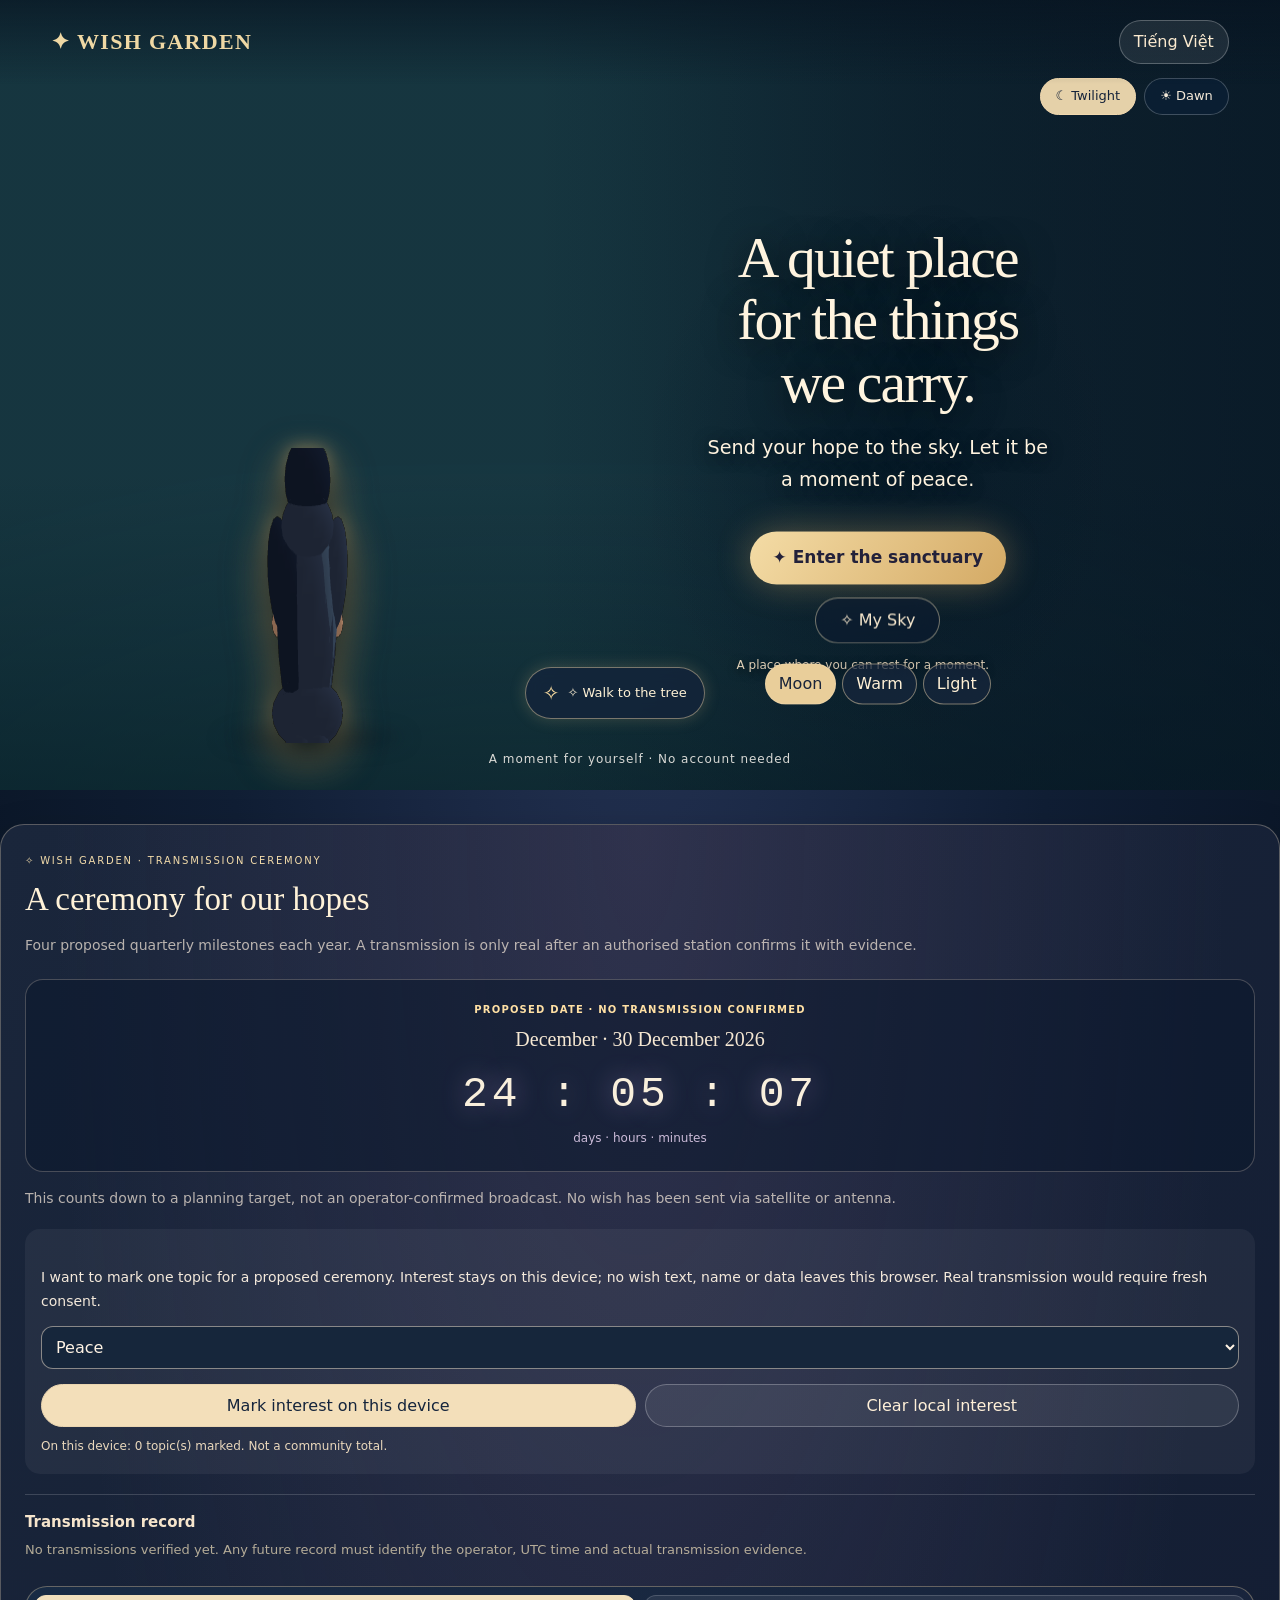
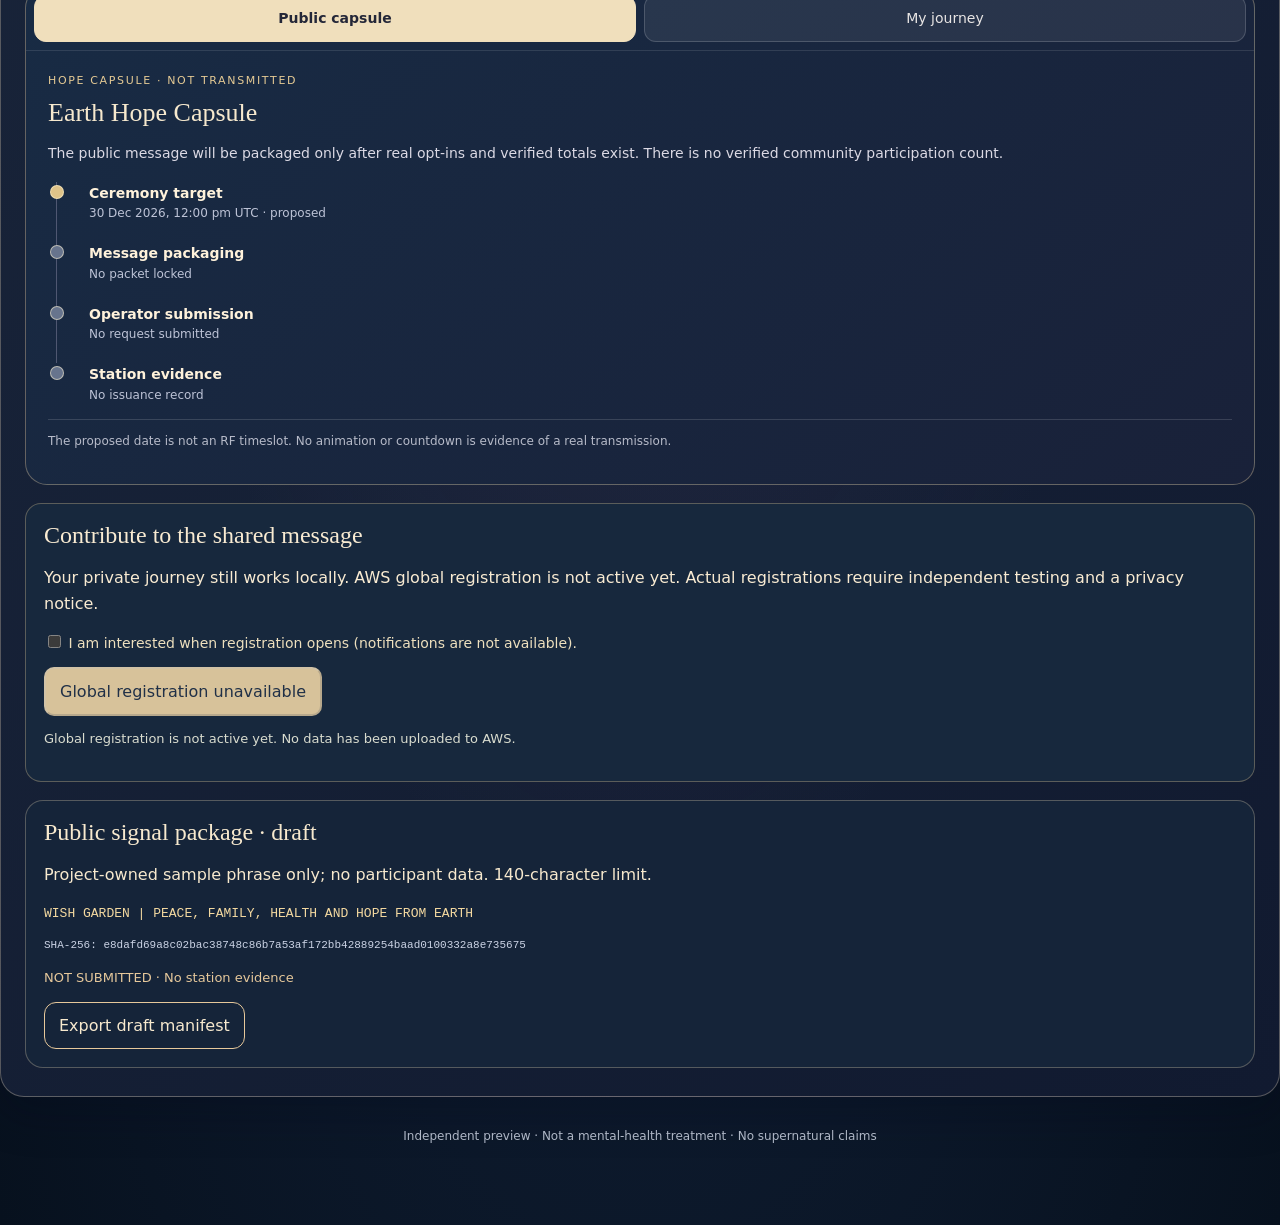
==== commit 05fa796d: "style(3d): make Explore and Overview navigation clear and touch-friendly" ====
--- a/index.html
+++ b/index.html
@@ -247,7 +247,9 @@
 #worldControls #worldHint{font-size:10px;letter-spacing:.08em;color:#f5dcaf;padding:0 9px 0 4px}
 #worldControls button{color:#f8e4b6;background:#ffffff1a;border:1px solid #ffffff51;border-radius:10px;min-height:36px;min-width:35px;font-size:22px;line-height:1}
 #worldControls button:focus-visible{outline:3px solid #f8e4b6}
-@media(max-width:680px){#worldControls{bottom:46px;right:9px;padding:6px;gap:4px}#worldControls #worldHint{font-size:8px;max-width:67px;line-height:1.2}#worldControls button{min-height:33px;min-width:31px;font-size:19px}}
+#worldControls #worldWalk{min-width:82px;font-size:12px;padding:0 9px;font-weight:650;background:#d4b783;color:#122b37;border-color:#ead3a4}
+#worldControls #worldWalk[aria-pressed=true]{background:#7fd1c6;color:#0d2530}
+@media(max-width:680px){#worldControls{bottom:46px;right:9px;padding:6px;gap:4px}#worldControls #worldHint{font-size:8px;max-width:67px;line-height:1.2}#worldControls button{min-height:33px;min-width:31px;font-size:19px}#worldControls #worldWalk{min-width:66px;font-size:11px;padding:0 4px}}
 </style></head><body><main><header><div class="brand">✦ Wish Garden</div><button class="lang" id="lang" type="button">Tiếng Việt</button></header><div class="garden" aria-label="A quiet forest sanctuary with your visitor by the wishing tree"><svg class="garden-art" viewBox="0 0 760 300" xmlns="http://www.w3.org/2000/svg"><defs><radialGradient id="moon"><stop stop-color="#ffe8bc" stop-opacity=".9"/><stop offset="1" stop-color="#dcc19b" stop-opacity="0"/></radialGradient><linearGradient id="trunk" x1="0" y1="0" x2="1" y2="1"><stop stop-color="#967357"/><stop offset=".6" stop-color="#4d423f"/><stop offset="1" stop-color="#2c3238"/></linearGradient><radialGradient id="leaf"><stop stop-color="#96b69c"/><stop offset=".68" stop-color="#456c66"/><stop offset="1" stop-color="#223e49"/></radialGradient><radialGradient id="pond"><stop stop-color="#5e918c" stop-opacity=".72"/><stop offset="1" stop-color="#365b68" stop-opacity="0"/></radialGradient></defs><circle cx="588" cy="57" r="75" fill="url(#moon)"/><circle cx="588" cy="57" r="15" fill="#ffe6b8" opacity=".72"/><path d="M0 238Q115 190 245 234T505 223T760 238V300H0Z" fill="#1f454b"/><path d="M0 268Q150 228 285 268T570 253T760 267V300H0Z" fill="#14353c"/><ellipse cx="400" cy="270" rx="240" ry="30" fill="url(#pond)"/><path d="M383 256Q382 206 365 154Q349 122 332 105M379 198Q429 156 449 119M371 175Q325 153 290 146M380 219Q412 218 449 198" fill="none" stroke="url(#trunk)" stroke-width="19" stroke-linecap="round"/><path d="M375 261Q352 272 323 273M385 261Q409 268 427 273" fill="none" stroke="#68584c" stroke-width="9" stroke-linecap="round"/><g fill="url(#leaf)"><ellipse cx="332" cy="107" rx="85" ry="62"/><ellipse cx="422" cy="105" rx="85" ry="70"/><ellipse cx="373" cy="65" rx="84" ry="63"/><ellipse cx="291" cy="144" rx="58" ry="50"/><ellipse cx="465" cy="147" rx="66" ry="51"/></g><g fill="#c5d9aa" opacity=".4"><circle cx="340" cy="75" r="3"/><circle cx="400" cy="52" r="2"/><circle cx="457" cy="102" r="3"/><circle cx="290" cy="126" r="2"/><circle cx="421" cy="148" r="3"/></g><g fill="#f9dfa5" class="garden-fireflies"><circle cx="225" cy="175" r="3"/><circle cx="516" cy="195" r="2.5"/><circle cx="540" cy="128" r="2"/><circle cx="198" cy="112" r="2"/><circle cx="475" cy="60" r="2.5"/><circle cx="302" cy="211" r="2"/></g><g fill="#84ab88"><path d="M210 281l-7-18 8 9 7-13-2 22ZM527 277l-6-16 8 7 5-12 2 21Z"/></g></svg><span>THE GARDEN OF HOPE</span><div class="hero-shade"></div><div class="ground-mist" aria-hidden="true"></div><div class="wish-path" aria-hidden="true"></div><div class="lantern-glow lantern-glow-one" aria-hidden="true"></div><div class="lantern-glow lantern-glow-two" aria-hidden="true"></div><div class="visitor-shadow" aria-hidden="true"></div>
 <canvas id="visitor3d" class="visitor3d" aria-hidden="true"></canvas><svg class="avatar" viewBox="0 0 190 290" role="img" aria-label="A visitor stands by the wishing tree, hands joined in quiet prayer"><defs><linearGradient id="robe" x1="0" x2="1"><stop stop-color="#10192b"/><stop offset=".55" stop-color="#27344b"/><stop offset="1" stop-color="#0b1323"/></linearGradient><radialGradient id="auraLight"><stop stop-color="#ffedbd" stop-opacity=".8"/><stop offset="1" stop-color="#ffe39f" stop-opacity="0"/></radialGradient></defs><ellipse class="aura" cx="95" cy="118" rx="86" ry="110" fill="url(#auraLight)"/><ellipse cx="95" cy="275" rx="60" ry="10" fill="#020913" opacity=".7"/><g class="body"><path d="M60 105Q41 115 36 146L18 259Q88 289 163 262L148 150Q146 118 119 105Z" fill="url(#robe)" stroke="#596076" stroke-width="2"/><path d="M72 94Q55 70 67 42Q76 20 98 23Q121 19 130 44Q135 71 119 94L115 114H78Z" fill="#211e26"/><path d="M79 39Q94 33 113 39L125 62L118 90L95 104L72 91L67 57Z" fill="#b9866a"/><path d="M67 60Q61 42 73 29Q99 10 122 29Q137 40 130 64Q121 48 119 39Q104 47 80 44Z" fill="#1e1b25"/><path d="M61 110Q91 89 124 111L149 151L132 178L119 152L125 259Q93 281 54 263L61 151L42 181L30 157Z" fill="url(#robe)" stroke="#47526d" stroke-width="2"/><path d="M44 154Q66 156 82 129M145 155Q121 156 107 129" stroke="#354762" stroke-width="22" fill="none" stroke-linecap="round"/><path d="M81 130L95 144L109 130" fill="none" stroke="#ce9e80" stroke-width="12" stroke-linecap="round"/><path d="M90 127L95 143L100 128" stroke="#f2c5a2" stroke-width="4" fill="none" stroke-linecap="round"/><path d="M78 117Q95 128 113 117" stroke="#837261" stroke-width="3" fill="none"/><path d="M61 230Q96 244 127 230" fill="none" stroke="#ad966a" stroke-width="2" opacity=".65"/></g></svg>
 <button type="button" id="prayerStop" class="prayer-stop">Approach the wishing tree</button><p id="sceneHint" class="scene-hint">A place where you can rest for a moment.</p><div class="hero-content"><h1 id="hero">A quiet place for the things we carry.</h1><p class="lead" id="lead">Send your hope to the sky. Let it be a moment of peace.</p><button type="button" id="enter" class="primary enter">✦ Enter the sanctuary</button><button type="button" id="mySky" class="my-sky-button">✧ My Sky</button><div class="avatar-colors" role="group" aria-label="Choose visitor appearance"><button type="button" data-look="night" aria-pressed="true">Moon</button><button type="button" data-look="warm" aria-pressed="false">Warm</button><button type="button" data-look="light" aria-pressed="false">Light</button></div></div><div class="intro-note" id="introNote">A moment for yourself · No account needed</div></div><div class="scene-toolbar" role="group" aria-label="Garden lighting"><button type="button" id="twilight" aria-pressed="true">☾ Twilight</button><button type="button" id="dawn" aria-pressed="false">☀ Dawn</button></div><section class="panel" id="prayerPanel"><div class="garden-return-row"><button type="button" class="small" id="backToSanctuary">← Back to sanctuary</button><button type="button" class="small" id="mySkyFromPrayer">✧ My Sky</button></div><h2 id="question">What is on your heart today?</h2><p class="hint" id="hint">Your wish is yours. This ritual is symbolic and makes no supernatural promises.</p><label for="topic" id="topicLabel">Your intention</label><select id="topic"><option>Peace & calm</option><option>Family & loved ones</option><option>Health & strength</option><option>Hope for tomorrow</option><option>Remembrance</option><option>Gratitude</option></select><label for="wish" id="wishLabel">Your private words</label><textarea maxlength="700" id="wish" placeholder="I hope that..."></textarea><label id="saveLabel">After releasing</label><div class="radio"><label><input type="radio" name="keep" value="no" checked> <span id="discard">Release without saving</span></label><label><input type="radio" name="keep" value="yes"> <span id="keep">Save on this device</span></label></div><div class="buttons"><button class="primary" id="send" disabled>✧ Send to the universe</button><button class="small" id="motion">Reduce motion</button></div><div role="status" aria-live="polite" id="status"></div><div class="sky" id="sky" hidden tabindex="-1" role="dialog" aria-modal="true" aria-label="A symbolic light rising to the sky"><div class="sky-header" id="skyHeader">A moment for hope</div><button type="button" class="sky-close" id="closeSky" aria-label="Back to garden">✕</button><div class="horizon" aria-hidden="true"></div><div class="ripple" aria-hidden="true"></div><svg class="constellation" viewBox="0 0 600 230" aria-hidden="true"><g stroke="#c9b5f7" stroke-width="1.2" opacity=".6"><path d="M206 89L274 61L337 104L403 66L458 118L376 162L337 104L269 171L206 89" fill="none"/></g><g><circle cx="206" cy="89" r="3"/><circle cx="274" cy="61" r="5"/><circle cx="337" cy="104" r="6"/><circle cx="403" cy="66" r="4"/><circle cx="458" cy="118" r="3"/><circle cx="376" cy="162" r="4"/><circle cx="269" cy="171" r="3"/></g></svg><div class="orb" id="orb"></div>
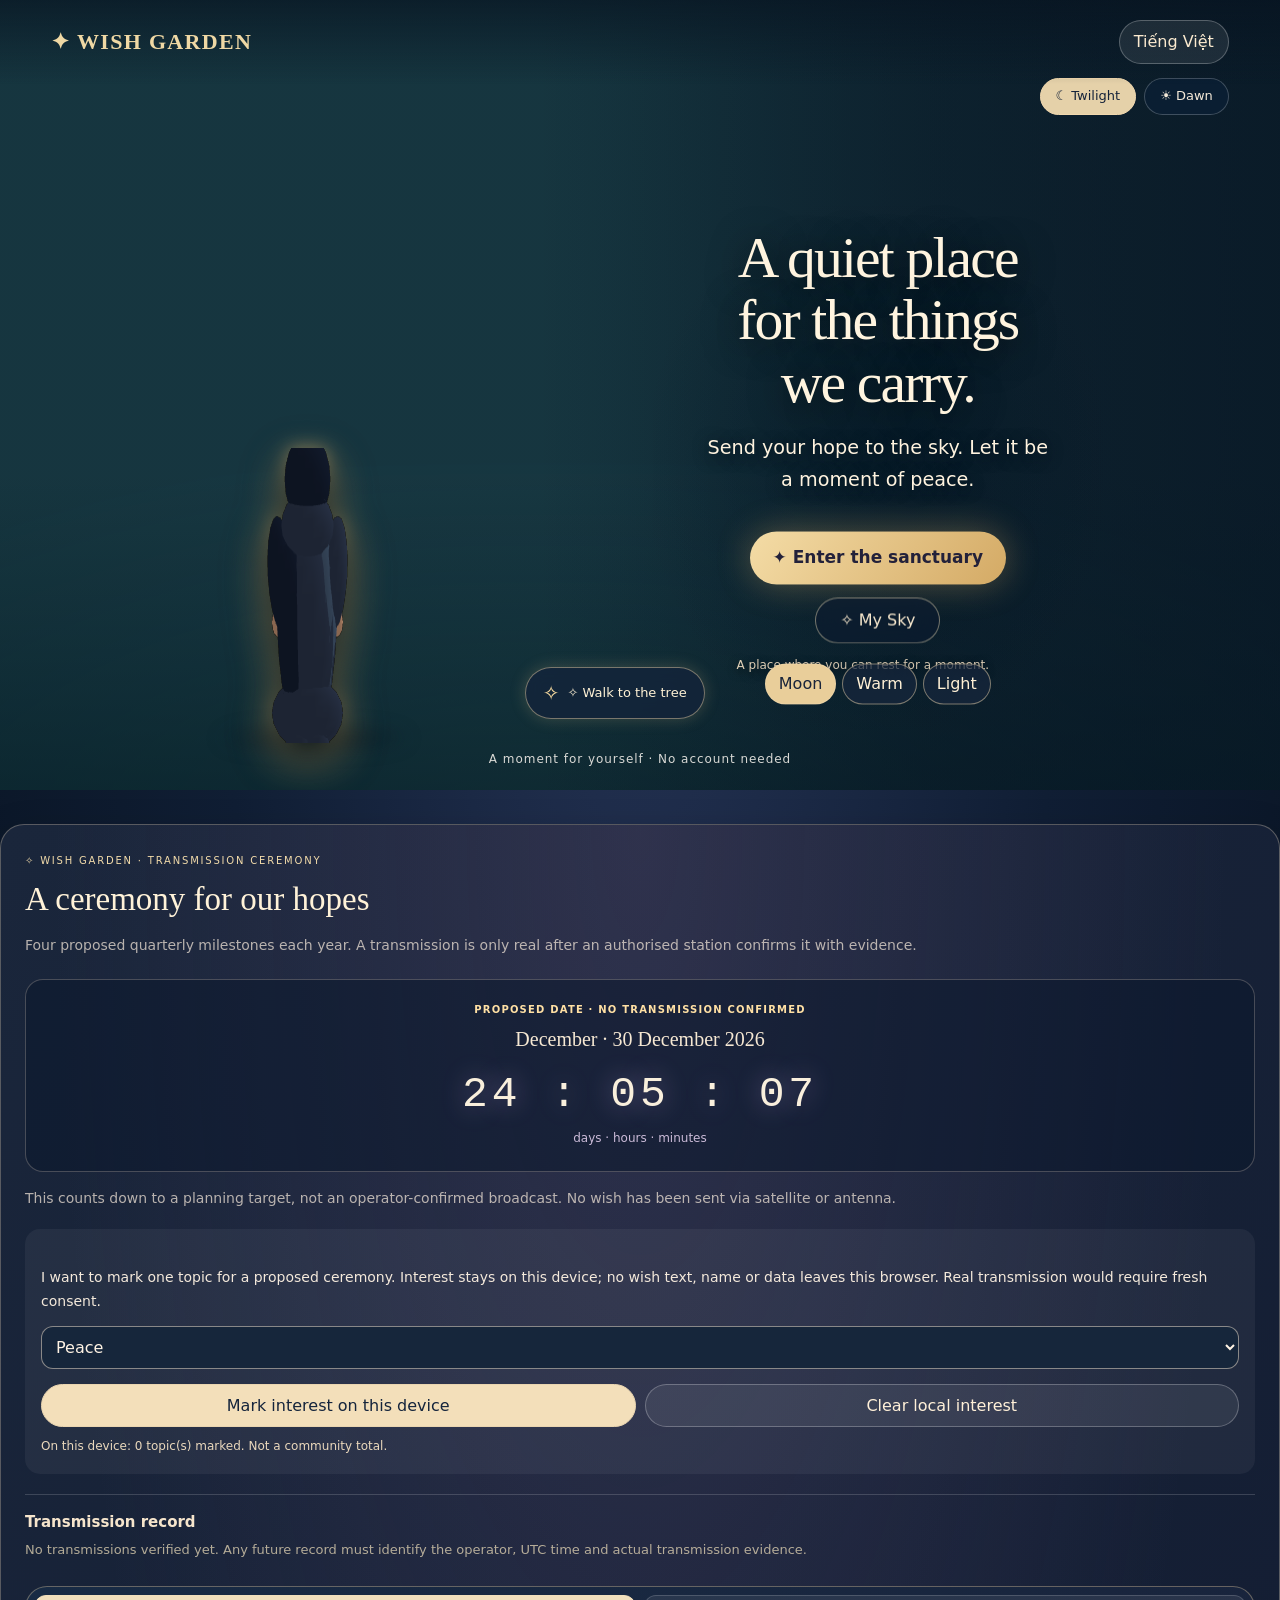
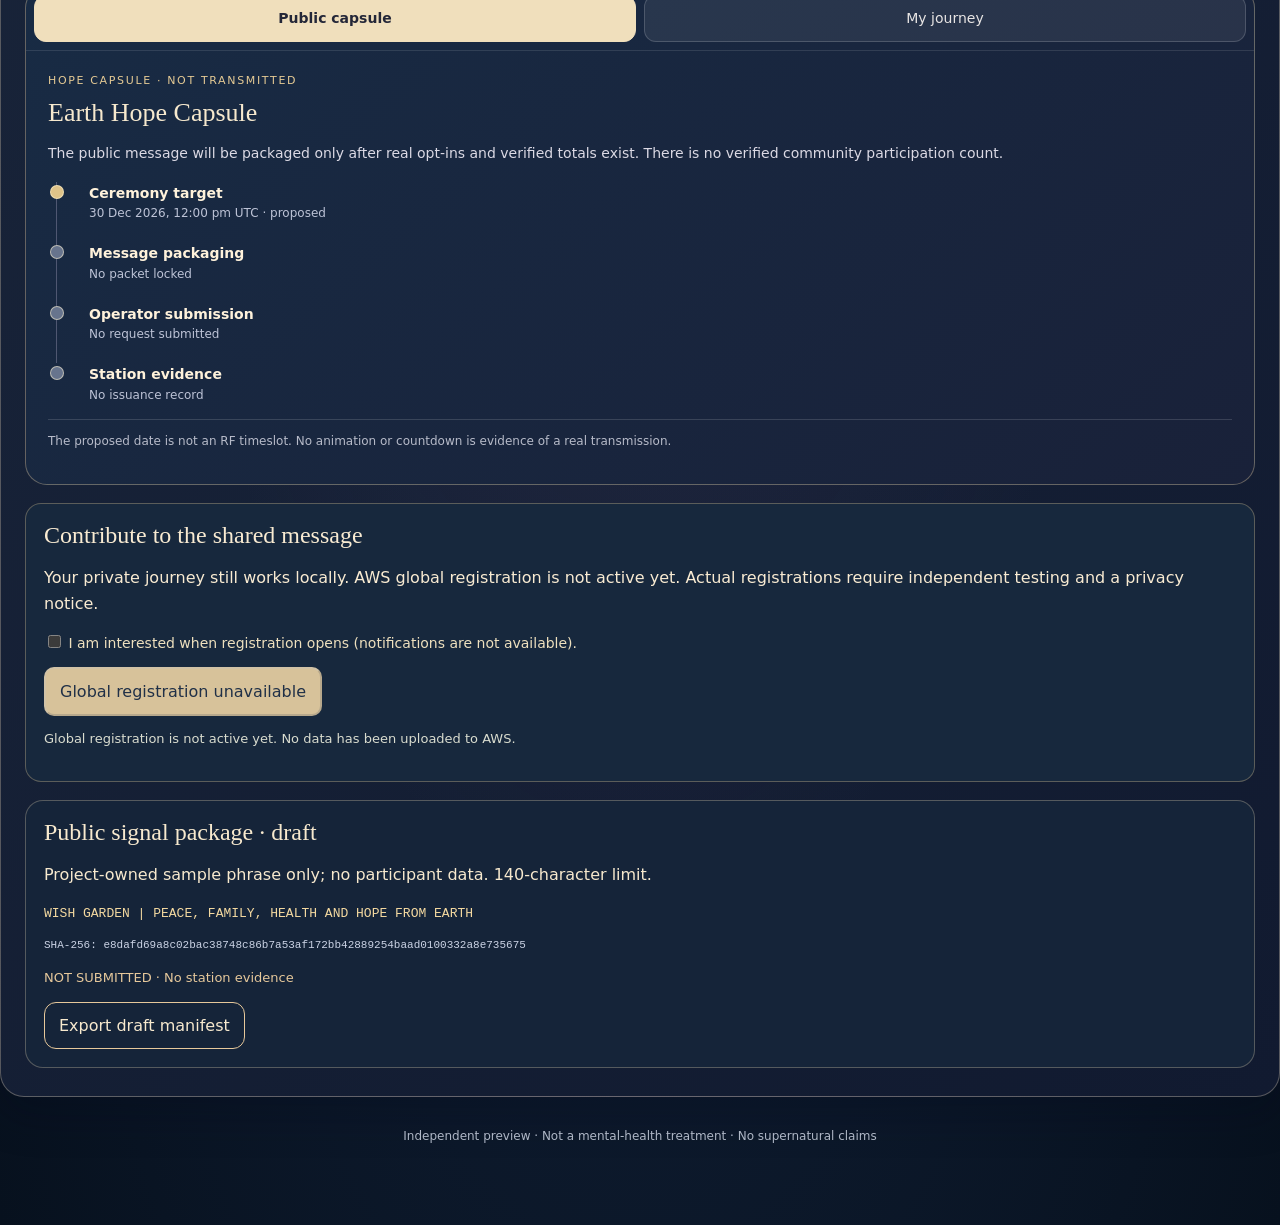
==== commit e958462b: "feat: dedicated immersive 3D showcase layout hides legacy hero and makes WebGL scene full-screen" ====
--- a/index.html
+++ b/index.html
@@ -250,6 +250,31 @@
 #worldControls #worldWalk{min-width:82px;font-size:12px;padding:0 9px;font-weight:650;background:#d4b783;color:#122b37;border-color:#ead3a4}
 #worldControls #worldWalk[aria-pressed=true]{background:#7fd1c6;color:#0d2530}
 @media(max-width:680px){#worldControls{bottom:46px;right:9px;padding:6px;gap:4px}#worldControls #worldHint{font-size:8px;max-width:67px;line-height:1.2}#worldControls button{min-height:33px;min-width:31px;font-size:19px}#worldControls #worldWalk{min-width:66px;font-size:11px;padding:0 4px}}
+
+/* Separate visible 3D showcase URL: prioritize the navigable scene over old home-page hero. */
+body.world-showcase{background:#07141f}
+body.world-showcase .garden{height:100svh;min-height:620px}
+body.world-showcase .garden.world-ready .hero-content,
+body.world-showcase .garden.world-ready .intro-note,
+body.world-showcase .garden.world-ready .scene-hint,
+body.world-showcase .garden.world-ready .garden-art,
+body.world-showcase .garden.world-ready .avatar,
+body.world-showcase .garden.world-ready #visitor3d,
+body.world-showcase .garden.world-ready #visitorRig,
+body.world-showcase .garden.world-ready .visitor-shadow,
+body.world-showcase .garden.world-ready .ground-mist,
+body.world-showcase .garden.world-ready .wish-path,
+body.world-showcase .garden.world-ready .lantern-glow{display:none!important}
+body.world-showcase .garden.world-ready .hero-shade{background:linear-gradient(180deg,#07131eaa,transparent 19%,transparent 75%,#07131e8e);pointer-events:none}
+body.world-showcase .garden.world-ready #sanctuary3d{z-index:3;cursor:grab}
+body.world-showcase .garden.world-ready #worldControls{z-index:12;bottom:clamp(20px,6vh,62px);right:clamp(14px,4vw,55px);box-shadow:0 8px 32px #000a}
+body.world-showcase .garden.world-ready:before{content:"WISH GARDEN · EXPLORE IN 3D";position:absolute;z-index:12;top:clamp(78px,11vh,125px);left:clamp(20px,5vw,70px);font:600 clamp(15px,2vw,27px)/1.3 Georgia,serif;letter-spacing:.11em;color:#f2ddbd;text-shadow:0 3px 16px #000b;pointer-events:none}
+body.world-showcase .garden.world-ready:after{content:"DRAG / SWIPE TO LOOK AROUND    •    EXPLORE TO ENTER";height:auto;width:auto;inset:auto auto clamp(24px,6vh,66px) clamp(16px,5vw,70px);z-index:12;background:none;border-radius:0;font:600 12px/1.5 system-ui,sans-serif;letter-spacing:.07em;color:#f2dec3;text-shadow:0 2px 9px #000c;pointer-events:none}
+@media(max-width:680px){
+ body.world-showcase .garden.world-ready:before{top:90px;font-size:17px}
+ body.world-showcase .garden.world-ready:after{bottom:112px;font-size:10px;max-width:84vw}
+ body.world-showcase .garden.world-ready #worldControls{bottom:24px;left:10px;right:auto;max-width:calc(100vw - 20px)}
+}
 </style></head><body><main><header><div class="brand">✦ Wish Garden</div><button class="lang" id="lang" type="button">Tiếng Việt</button></header><div class="garden" aria-label="A quiet forest sanctuary with your visitor by the wishing tree"><svg class="garden-art" viewBox="0 0 760 300" xmlns="http://www.w3.org/2000/svg"><defs><radialGradient id="moon"><stop stop-color="#ffe8bc" stop-opacity=".9"/><stop offset="1" stop-color="#dcc19b" stop-opacity="0"/></radialGradient><linearGradient id="trunk" x1="0" y1="0" x2="1" y2="1"><stop stop-color="#967357"/><stop offset=".6" stop-color="#4d423f"/><stop offset="1" stop-color="#2c3238"/></linearGradient><radialGradient id="leaf"><stop stop-color="#96b69c"/><stop offset=".68" stop-color="#456c66"/><stop offset="1" stop-color="#223e49"/></radialGradient><radialGradient id="pond"><stop stop-color="#5e918c" stop-opacity=".72"/><stop offset="1" stop-color="#365b68" stop-opacity="0"/></radialGradient></defs><circle cx="588" cy="57" r="75" fill="url(#moon)"/><circle cx="588" cy="57" r="15" fill="#ffe6b8" opacity=".72"/><path d="M0 238Q115 190 245 234T505 223T760 238V300H0Z" fill="#1f454b"/><path d="M0 268Q150 228 285 268T570 253T760 267V300H0Z" fill="#14353c"/><ellipse cx="400" cy="270" rx="240" ry="30" fill="url(#pond)"/><path d="M383 256Q382 206 365 154Q349 122 332 105M379 198Q429 156 449 119M371 175Q325 153 290 146M380 219Q412 218 449 198" fill="none" stroke="url(#trunk)" stroke-width="19" stroke-linecap="round"/><path d="M375 261Q352 272 323 273M385 261Q409 268 427 273" fill="none" stroke="#68584c" stroke-width="9" stroke-linecap="round"/><g fill="url(#leaf)"><ellipse cx="332" cy="107" rx="85" ry="62"/><ellipse cx="422" cy="105" rx="85" ry="70"/><ellipse cx="373" cy="65" rx="84" ry="63"/><ellipse cx="291" cy="144" rx="58" ry="50"/><ellipse cx="465" cy="147" rx="66" ry="51"/></g><g fill="#c5d9aa" opacity=".4"><circle cx="340" cy="75" r="3"/><circle cx="400" cy="52" r="2"/><circle cx="457" cy="102" r="3"/><circle cx="290" cy="126" r="2"/><circle cx="421" cy="148" r="3"/></g><g fill="#f9dfa5" class="garden-fireflies"><circle cx="225" cy="175" r="3"/><circle cx="516" cy="195" r="2.5"/><circle cx="540" cy="128" r="2"/><circle cx="198" cy="112" r="2"/><circle cx="475" cy="60" r="2.5"/><circle cx="302" cy="211" r="2"/></g><g fill="#84ab88"><path d="M210 281l-7-18 8 9 7-13-2 22ZM527 277l-6-16 8 7 5-12 2 21Z"/></g></svg><span>THE GARDEN OF HOPE</span><div class="hero-shade"></div><div class="ground-mist" aria-hidden="true"></div><div class="wish-path" aria-hidden="true"></div><div class="lantern-glow lantern-glow-one" aria-hidden="true"></div><div class="lantern-glow lantern-glow-two" aria-hidden="true"></div><div class="visitor-shadow" aria-hidden="true"></div>
 <canvas id="visitor3d" class="visitor3d" aria-hidden="true"></canvas><svg class="avatar" viewBox="0 0 190 290" role="img" aria-label="A visitor stands by the wishing tree, hands joined in quiet prayer"><defs><linearGradient id="robe" x1="0" x2="1"><stop stop-color="#10192b"/><stop offset=".55" stop-color="#27344b"/><stop offset="1" stop-color="#0b1323"/></linearGradient><radialGradient id="auraLight"><stop stop-color="#ffedbd" stop-opacity=".8"/><stop offset="1" stop-color="#ffe39f" stop-opacity="0"/></radialGradient></defs><ellipse class="aura" cx="95" cy="118" rx="86" ry="110" fill="url(#auraLight)"/><ellipse cx="95" cy="275" rx="60" ry="10" fill="#020913" opacity=".7"/><g class="body"><path d="M60 105Q41 115 36 146L18 259Q88 289 163 262L148 150Q146 118 119 105Z" fill="url(#robe)" stroke="#596076" stroke-width="2"/><path d="M72 94Q55 70 67 42Q76 20 98 23Q121 19 130 44Q135 71 119 94L115 114H78Z" fill="#211e26"/><path d="M79 39Q94 33 113 39L125 62L118 90L95 104L72 91L67 57Z" fill="#b9866a"/><path d="M67 60Q61 42 73 29Q99 10 122 29Q137 40 130 64Q121 48 119 39Q104 47 80 44Z" fill="#1e1b25"/><path d="M61 110Q91 89 124 111L149 151L132 178L119 152L125 259Q93 281 54 263L61 151L42 181L30 157Z" fill="url(#robe)" stroke="#47526d" stroke-width="2"/><path d="M44 154Q66 156 82 129M145 155Q121 156 107 129" stroke="#354762" stroke-width="22" fill="none" stroke-linecap="round"/><path d="M81 130L95 144L109 130" fill="none" stroke="#ce9e80" stroke-width="12" stroke-linecap="round"/><path d="M90 127L95 143L100 128" stroke="#f2c5a2" stroke-width="4" fill="none" stroke-linecap="round"/><path d="M78 117Q95 128 113 117" stroke="#837261" stroke-width="3" fill="none"/><path d="M61 230Q96 244 127 230" fill="none" stroke="#ad966a" stroke-width="2" opacity=".65"/></g></svg>
 <button type="button" id="prayerStop" class="prayer-stop">Approach the wishing tree</button><p id="sceneHint" class="scene-hint">A place where you can rest for a moment.</p><div class="hero-content"><h1 id="hero">A quiet place for the things we carry.</h1><p class="lead" id="lead">Send your hope to the sky. Let it be a moment of peace.</p><button type="button" id="enter" class="primary enter">✦ Enter the sanctuary</button><button type="button" id="mySky" class="my-sky-button">✧ My Sky</button><div class="avatar-colors" role="group" aria-label="Choose visitor appearance"><button type="button" data-look="night" aria-pressed="true">Moon</button><button type="button" data-look="warm" aria-pressed="false">Warm</button><button type="button" data-look="light" aria-pressed="false">Light</button></div></div><div class="intro-note" id="introNote">A moment for yourself · No account needed</div></div><div class="scene-toolbar" role="group" aria-label="Garden lighting"><button type="button" id="twilight" aria-pressed="true">☾ Twilight</button><button type="button" id="dawn" aria-pressed="false">☀ Dawn</button></div><section class="panel" id="prayerPanel"><div class="garden-return-row"><button type="button" class="small" id="backToSanctuary">← Back to sanctuary</button><button type="button" class="small" id="mySkyFromPrayer">✧ My Sky</button></div><h2 id="question">What is on your heart today?</h2><p class="hint" id="hint">Your wish is yours. This ritual is symbolic and makes no supernatural promises.</p><label for="topic" id="topicLabel">Your intention</label><select id="topic"><option>Peace & calm</option><option>Family & loved ones</option><option>Health & strength</option><option>Hope for tomorrow</option><option>Remembrance</option><option>Gratitude</option></select><label for="wish" id="wishLabel">Your private words</label><textarea maxlength="700" id="wish" placeholder="I hope that..."></textarea><label id="saveLabel">After releasing</label><div class="radio"><label><input type="radio" name="keep" value="no" checked> <span id="discard">Release without saving</span></label><label><input type="radio" name="keep" value="yes"> <span id="keep">Save on this device</span></label></div><div class="buttons"><button class="primary" id="send" disabled>✧ Send to the universe</button><button class="small" id="motion">Reduce motion</button></div><div role="status" aria-live="polite" id="status"></div><div class="sky" id="sky" hidden tabindex="-1" role="dialog" aria-modal="true" aria-label="A symbolic light rising to the sky"><div class="sky-header" id="skyHeader">A moment for hope</div><button type="button" class="sky-close" id="closeSky" aria-label="Back to garden">✕</button><div class="horizon" aria-hidden="true"></div><div class="ripple" aria-hidden="true"></div><svg class="constellation" viewBox="0 0 600 230" aria-hidden="true"><g stroke="#c9b5f7" stroke-width="1.2" opacity=".6"><path d="M206 89L274 61L337 104L403 66L458 118L376 162L337 104L269 171L206 89" fill="none"/></g><g><circle cx="206" cy="89" r="3"/><circle cx="274" cy="61" r="5"/><circle cx="337" cy="104" r="6"/><circle cx="403" cy="66" r="4"/><circle cx="458" cy="118" r="3"/><circle cx="376" cy="162" r="4"/><circle cx="269" cy="171" r="3"/></g></svg><div class="orb" id="orb"></div>
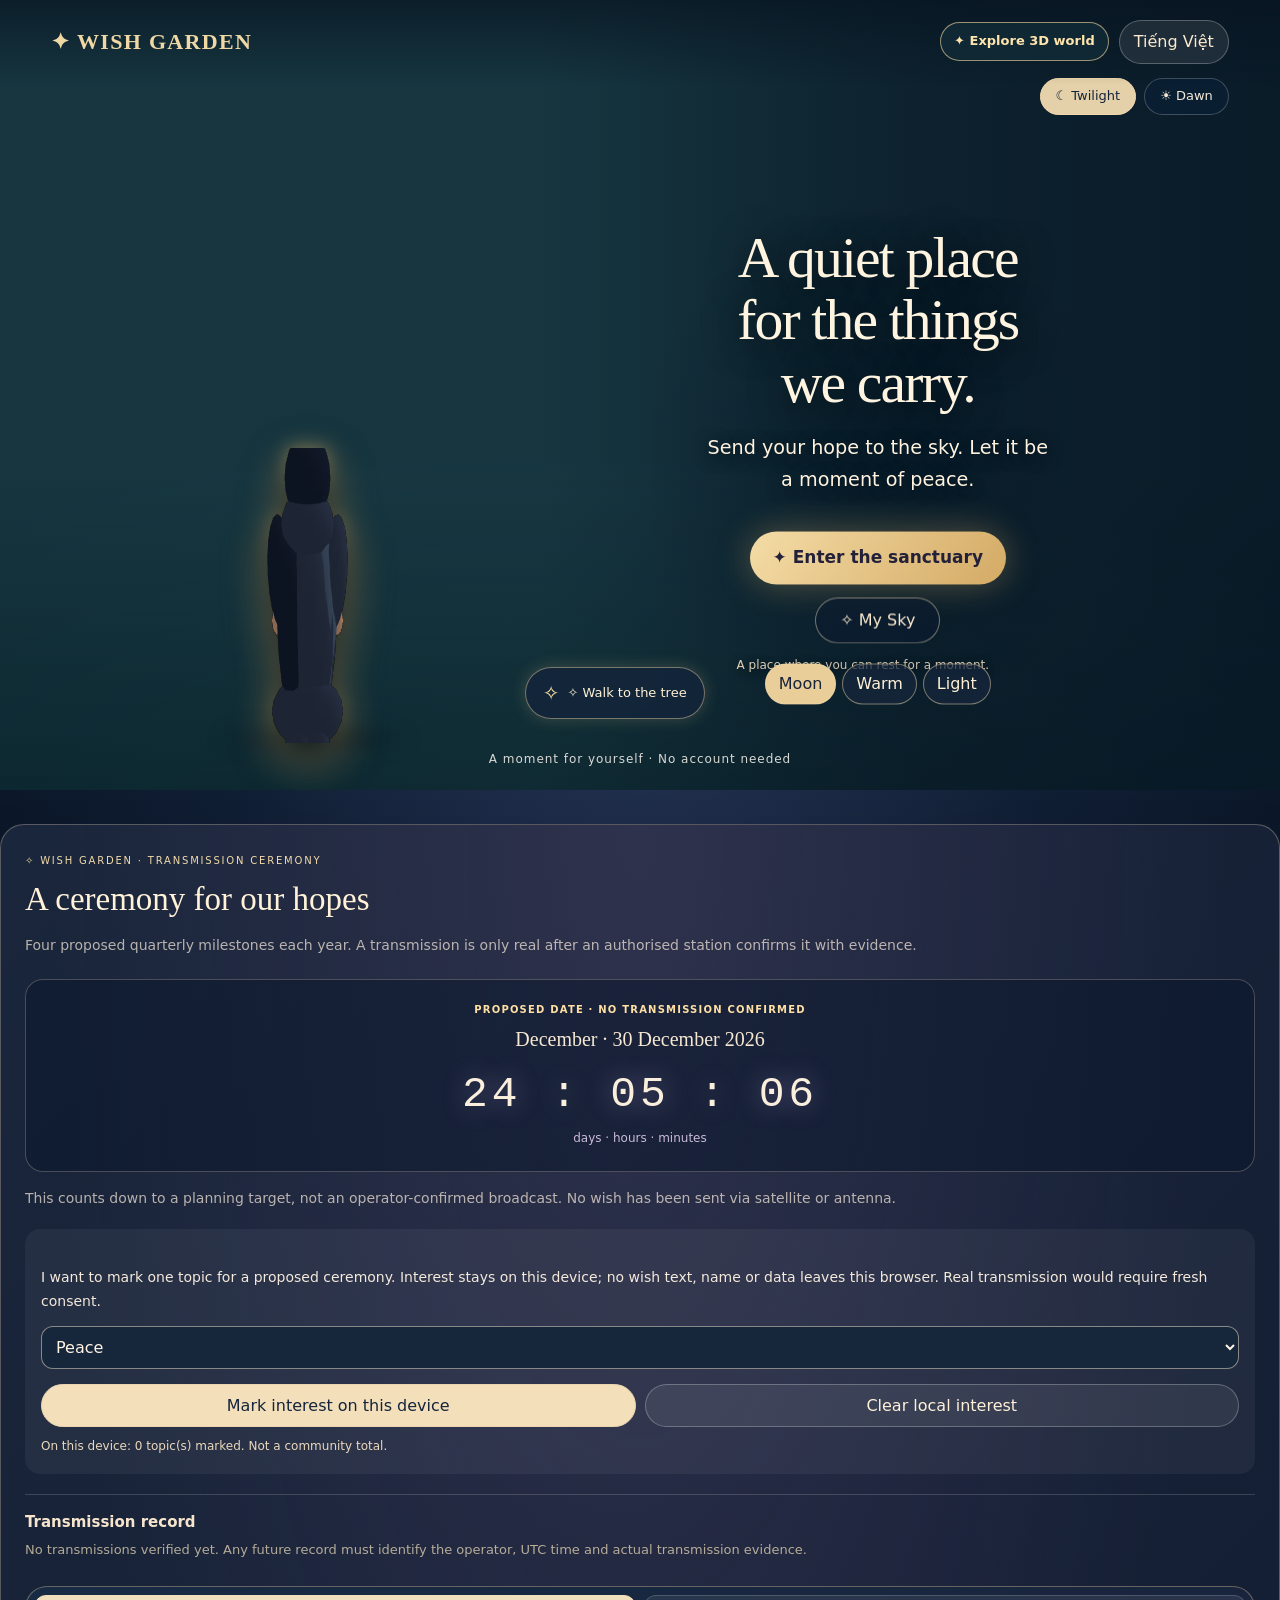
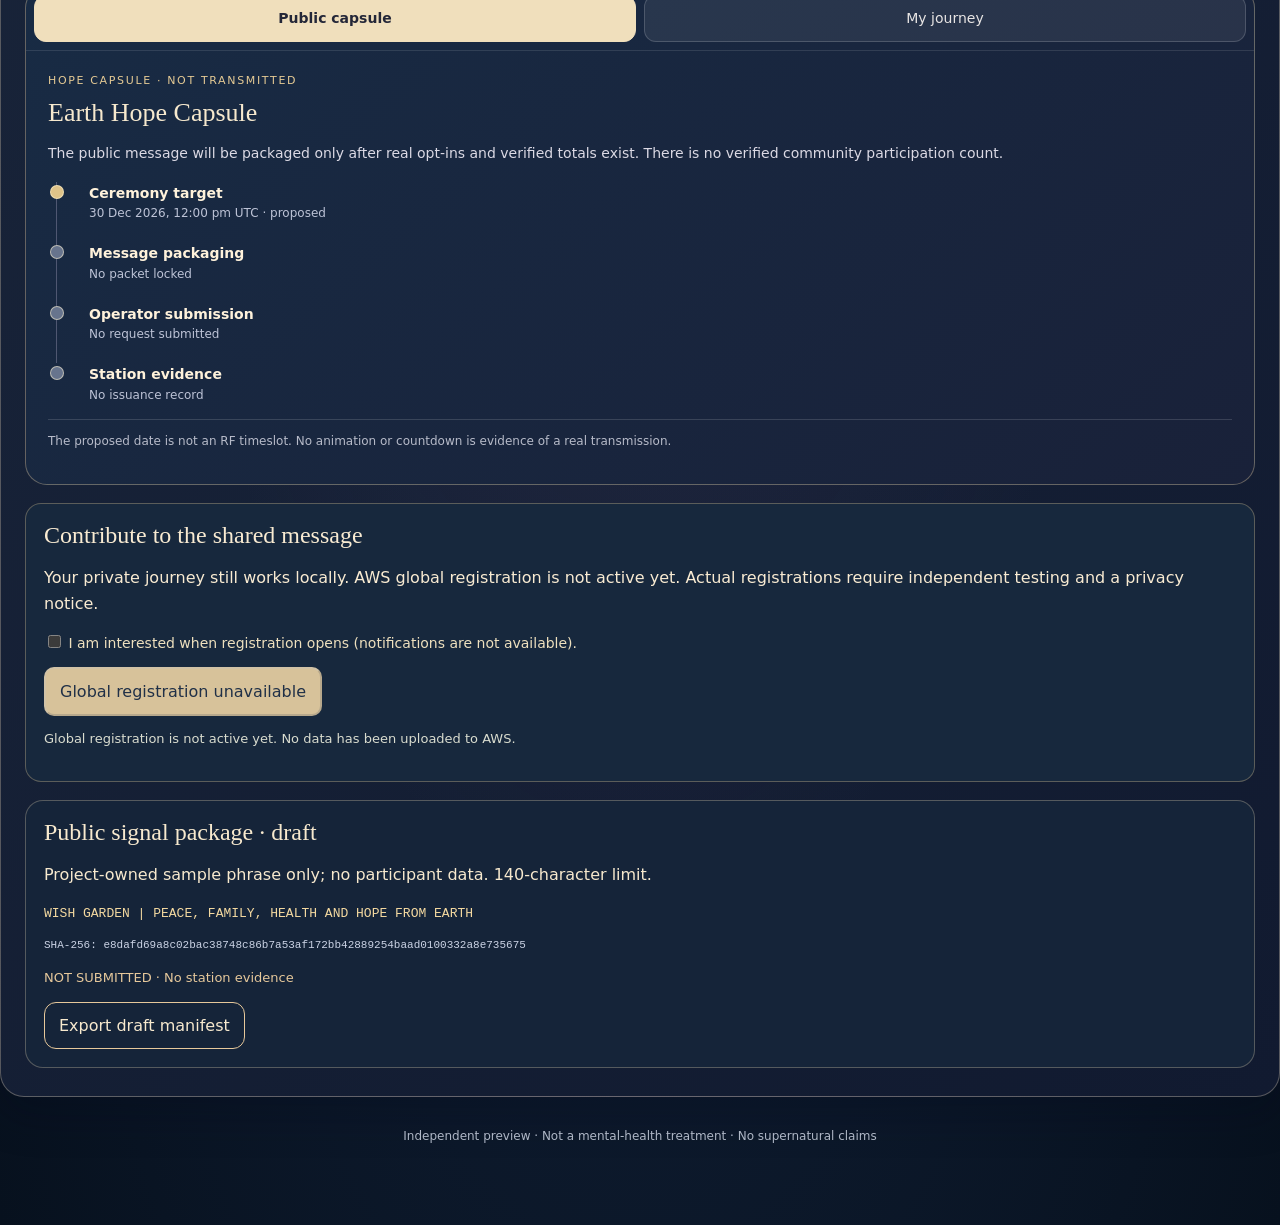
==== commit 9c0f54eb: "Make independent immersive 3D world directly discoverable from home" ====
--- a/index.html
+++ b/index.html
@@ -275,7 +275,7 @@
  body.world-showcase .garden.world-ready:after{bottom:112px;font-size:10px;max-width:84vw}
  body.world-showcase .garden.world-ready #worldControls{bottom:24px;left:10px;right:auto;max-width:calc(100vw - 20px)}
 }
-</style></head><body><main><header><div class="brand">✦ Wish Garden</div><button class="lang" id="lang" type="button">Tiếng Việt</button></header><div class="garden" aria-label="A quiet forest sanctuary with your visitor by the wishing tree"><svg class="garden-art" viewBox="0 0 760 300" xmlns="http://www.w3.org/2000/svg"><defs><radialGradient id="moon"><stop stop-color="#ffe8bc" stop-opacity=".9"/><stop offset="1" stop-color="#dcc19b" stop-opacity="0"/></radialGradient><linearGradient id="trunk" x1="0" y1="0" x2="1" y2="1"><stop stop-color="#967357"/><stop offset=".6" stop-color="#4d423f"/><stop offset="1" stop-color="#2c3238"/></linearGradient><radialGradient id="leaf"><stop stop-color="#96b69c"/><stop offset=".68" stop-color="#456c66"/><stop offset="1" stop-color="#223e49"/></radialGradient><radialGradient id="pond"><stop stop-color="#5e918c" stop-opacity=".72"/><stop offset="1" stop-color="#365b68" stop-opacity="0"/></radialGradient></defs><circle cx="588" cy="57" r="75" fill="url(#moon)"/><circle cx="588" cy="57" r="15" fill="#ffe6b8" opacity=".72"/><path d="M0 238Q115 190 245 234T505 223T760 238V300H0Z" fill="#1f454b"/><path d="M0 268Q150 228 285 268T570 253T760 267V300H0Z" fill="#14353c"/><ellipse cx="400" cy="270" rx="240" ry="30" fill="url(#pond)"/><path d="M383 256Q382 206 365 154Q349 122 332 105M379 198Q429 156 449 119M371 175Q325 153 290 146M380 219Q412 218 449 198" fill="none" stroke="url(#trunk)" stroke-width="19" stroke-linecap="round"/><path d="M375 261Q352 272 323 273M385 261Q409 268 427 273" fill="none" stroke="#68584c" stroke-width="9" stroke-linecap="round"/><g fill="url(#leaf)"><ellipse cx="332" cy="107" rx="85" ry="62"/><ellipse cx="422" cy="105" rx="85" ry="70"/><ellipse cx="373" cy="65" rx="84" ry="63"/><ellipse cx="291" cy="144" rx="58" ry="50"/><ellipse cx="465" cy="147" rx="66" ry="51"/></g><g fill="#c5d9aa" opacity=".4"><circle cx="340" cy="75" r="3"/><circle cx="400" cy="52" r="2"/><circle cx="457" cy="102" r="3"/><circle cx="290" cy="126" r="2"/><circle cx="421" cy="148" r="3"/></g><g fill="#f9dfa5" class="garden-fireflies"><circle cx="225" cy="175" r="3"/><circle cx="516" cy="195" r="2.5"/><circle cx="540" cy="128" r="2"/><circle cx="198" cy="112" r="2"/><circle cx="475" cy="60" r="2.5"/><circle cx="302" cy="211" r="2"/></g><g fill="#84ab88"><path d="M210 281l-7-18 8 9 7-13-2 22ZM527 277l-6-16 8 7 5-12 2 21Z"/></g></svg><span>THE GARDEN OF HOPE</span><div class="hero-shade"></div><div class="ground-mist" aria-hidden="true"></div><div class="wish-path" aria-hidden="true"></div><div class="lantern-glow lantern-glow-one" aria-hidden="true"></div><div class="lantern-glow lantern-glow-two" aria-hidden="true"></div><div class="visitor-shadow" aria-hidden="true"></div>
+</style></head><body><main><header><div class="brand">✦ Wish Garden</div><nav aria-label="Sanctuary navigation" style="display:flex;align-items:center;gap:10px;flex-wrap:wrap;justify-content:flex-end"><a href="./world.html" aria-label="Open the separate interactive 3D garden" style="display:inline-block;border:1px solid #e7cd96a6;background:#112b36e6;color:#ffe5ad;text-decoration:none;border-radius:30px;padding:8px 13px;font-size:13px;font-weight:700;white-space:nowrap">✦ Explore 3D world</a><button class="lang" id="lang" type="button">Tiếng Việt</button></nav></header><div class="garden" aria-label="A quiet forest sanctuary with your visitor by the wishing tree"><svg class="garden-art" viewBox="0 0 760 300" xmlns="http://www.w3.org/2000/svg"><defs><radialGradient id="moon"><stop stop-color="#ffe8bc" stop-opacity=".9"/><stop offset="1" stop-color="#dcc19b" stop-opacity="0"/></radialGradient><linearGradient id="trunk" x1="0" y1="0" x2="1" y2="1"><stop stop-color="#967357"/><stop offset=".6" stop-color="#4d423f"/><stop offset="1" stop-color="#2c3238"/></linearGradient><radialGradient id="leaf"><stop stop-color="#96b69c"/><stop offset=".68" stop-color="#456c66"/><stop offset="1" stop-color="#223e49"/></radialGradient><radialGradient id="pond"><stop stop-color="#5e918c" stop-opacity=".72"/><stop offset="1" stop-color="#365b68" stop-opacity="0"/></radialGradient></defs><circle cx="588" cy="57" r="75" fill="url(#moon)"/><circle cx="588" cy="57" r="15" fill="#ffe6b8" opacity=".72"/><path d="M0 238Q115 190 245 234T505 223T760 238V300H0Z" fill="#1f454b"/><path d="M0 268Q150 228 285 268T570 253T760 267V300H0Z" fill="#14353c"/><ellipse cx="400" cy="270" rx="240" ry="30" fill="url(#pond)"/><path d="M383 256Q382 206 365 154Q349 122 332 105M379 198Q429 156 449 119M371 175Q325 153 290 146M380 219Q412 218 449 198" fill="none" stroke="url(#trunk)" stroke-width="19" stroke-linecap="round"/><path d="M375 261Q352 272 323 273M385 261Q409 268 427 273" fill="none" stroke="#68584c" stroke-width="9" stroke-linecap="round"/><g fill="url(#leaf)"><ellipse cx="332" cy="107" rx="85" ry="62"/><ellipse cx="422" cy="105" rx="85" ry="70"/><ellipse cx="373" cy="65" rx="84" ry="63"/><ellipse cx="291" cy="144" rx="58" ry="50"/><ellipse cx="465" cy="147" rx="66" ry="51"/></g><g fill="#c5d9aa" opacity=".4"><circle cx="340" cy="75" r="3"/><circle cx="400" cy="52" r="2"/><circle cx="457" cy="102" r="3"/><circle cx="290" cy="126" r="2"/><circle cx="421" cy="148" r="3"/></g><g fill="#f9dfa5" class="garden-fireflies"><circle cx="225" cy="175" r="3"/><circle cx="516" cy="195" r="2.5"/><circle cx="540" cy="128" r="2"/><circle cx="198" cy="112" r="2"/><circle cx="475" cy="60" r="2.5"/><circle cx="302" cy="211" r="2"/></g><g fill="#84ab88"><path d="M210 281l-7-18 8 9 7-13-2 22ZM527 277l-6-16 8 7 5-12 2 21Z"/></g></svg><span>THE GARDEN OF HOPE</span><div class="hero-shade"></div><div class="ground-mist" aria-hidden="true"></div><div class="wish-path" aria-hidden="true"></div><div class="lantern-glow lantern-glow-one" aria-hidden="true"></div><div class="lantern-glow lantern-glow-two" aria-hidden="true"></div><div class="visitor-shadow" aria-hidden="true"></div>
 <canvas id="visitor3d" class="visitor3d" aria-hidden="true"></canvas><svg class="avatar" viewBox="0 0 190 290" role="img" aria-label="A visitor stands by the wishing tree, hands joined in quiet prayer"><defs><linearGradient id="robe" x1="0" x2="1"><stop stop-color="#10192b"/><stop offset=".55" stop-color="#27344b"/><stop offset="1" stop-color="#0b1323"/></linearGradient><radialGradient id="auraLight"><stop stop-color="#ffedbd" stop-opacity=".8"/><stop offset="1" stop-color="#ffe39f" stop-opacity="0"/></radialGradient></defs><ellipse class="aura" cx="95" cy="118" rx="86" ry="110" fill="url(#auraLight)"/><ellipse cx="95" cy="275" rx="60" ry="10" fill="#020913" opacity=".7"/><g class="body"><path d="M60 105Q41 115 36 146L18 259Q88 289 163 262L148 150Q146 118 119 105Z" fill="url(#robe)" stroke="#596076" stroke-width="2"/><path d="M72 94Q55 70 67 42Q76 20 98 23Q121 19 130 44Q135 71 119 94L115 114H78Z" fill="#211e26"/><path d="M79 39Q94 33 113 39L125 62L118 90L95 104L72 91L67 57Z" fill="#b9866a"/><path d="M67 60Q61 42 73 29Q99 10 122 29Q137 40 130 64Q121 48 119 39Q104 47 80 44Z" fill="#1e1b25"/><path d="M61 110Q91 89 124 111L149 151L132 178L119 152L125 259Q93 281 54 263L61 151L42 181L30 157Z" fill="url(#robe)" stroke="#47526d" stroke-width="2"/><path d="M44 154Q66 156 82 129M145 155Q121 156 107 129" stroke="#354762" stroke-width="22" fill="none" stroke-linecap="round"/><path d="M81 130L95 144L109 130" fill="none" stroke="#ce9e80" stroke-width="12" stroke-linecap="round"/><path d="M90 127L95 143L100 128" stroke="#f2c5a2" stroke-width="4" fill="none" stroke-linecap="round"/><path d="M78 117Q95 128 113 117" stroke="#837261" stroke-width="3" fill="none"/><path d="M61 230Q96 244 127 230" fill="none" stroke="#ad966a" stroke-width="2" opacity=".65"/></g></svg>
 <button type="button" id="prayerStop" class="prayer-stop">Approach the wishing tree</button><p id="sceneHint" class="scene-hint">A place where you can rest for a moment.</p><div class="hero-content"><h1 id="hero">A quiet place for the things we carry.</h1><p class="lead" id="lead">Send your hope to the sky. Let it be a moment of peace.</p><button type="button" id="enter" class="primary enter">✦ Enter the sanctuary</button><button type="button" id="mySky" class="my-sky-button">✧ My Sky</button><div class="avatar-colors" role="group" aria-label="Choose visitor appearance"><button type="button" data-look="night" aria-pressed="true">Moon</button><button type="button" data-look="warm" aria-pressed="false">Warm</button><button type="button" data-look="light" aria-pressed="false">Light</button></div></div><div class="intro-note" id="introNote">A moment for yourself · No account needed</div></div><div class="scene-toolbar" role="group" aria-label="Garden lighting"><button type="button" id="twilight" aria-pressed="true">☾ Twilight</button><button type="button" id="dawn" aria-pressed="false">☀ Dawn</button></div><section class="panel" id="prayerPanel"><div class="garden-return-row"><button type="button" class="small" id="backToSanctuary">← Back to sanctuary</button><button type="button" class="small" id="mySkyFromPrayer">✧ My Sky</button></div><h2 id="question">What is on your heart today?</h2><p class="hint" id="hint">Your wish is yours. This ritual is symbolic and makes no supernatural promises.</p><label for="topic" id="topicLabel">Your intention</label><select id="topic"><option>Peace & calm</option><option>Family & loved ones</option><option>Health & strength</option><option>Hope for tomorrow</option><option>Remembrance</option><option>Gratitude</option></select><label for="wish" id="wishLabel">Your private words</label><textarea maxlength="700" id="wish" placeholder="I hope that..."></textarea><label id="saveLabel">After releasing</label><div class="radio"><label><input type="radio" name="keep" value="no" checked> <span id="discard">Release without saving</span></label><label><input type="radio" name="keep" value="yes"> <span id="keep">Save on this device</span></label></div><div class="buttons"><button class="primary" id="send" disabled>✧ Send to the universe</button><button class="small" id="motion">Reduce motion</button></div><div role="status" aria-live="polite" id="status"></div><div class="sky" id="sky" hidden tabindex="-1" role="dialog" aria-modal="true" aria-label="A symbolic light rising to the sky"><div class="sky-header" id="skyHeader">A moment for hope</div><button type="button" class="sky-close" id="closeSky" aria-label="Back to garden">✕</button><div class="horizon" aria-hidden="true"></div><div class="ripple" aria-hidden="true"></div><svg class="constellation" viewBox="0 0 600 230" aria-hidden="true"><g stroke="#c9b5f7" stroke-width="1.2" opacity=".6"><path d="M206 89L274 61L337 104L403 66L458 118L376 162L337 104L269 171L206 89" fill="none"/></g><g><circle cx="206" cy="89" r="3"/><circle cx="274" cy="61" r="5"/><circle cx="337" cy="104" r="6"/><circle cx="403" cy="66" r="4"/><circle cx="458" cy="118" r="3"/><circle cx="376" cy="162" r="4"/><circle cx="269" cy="171" r="3"/></g></svg><div class="orb" id="orb"></div>
 <div id="starField" class="star-field" aria-label="Your personal sky of wishes"></div>
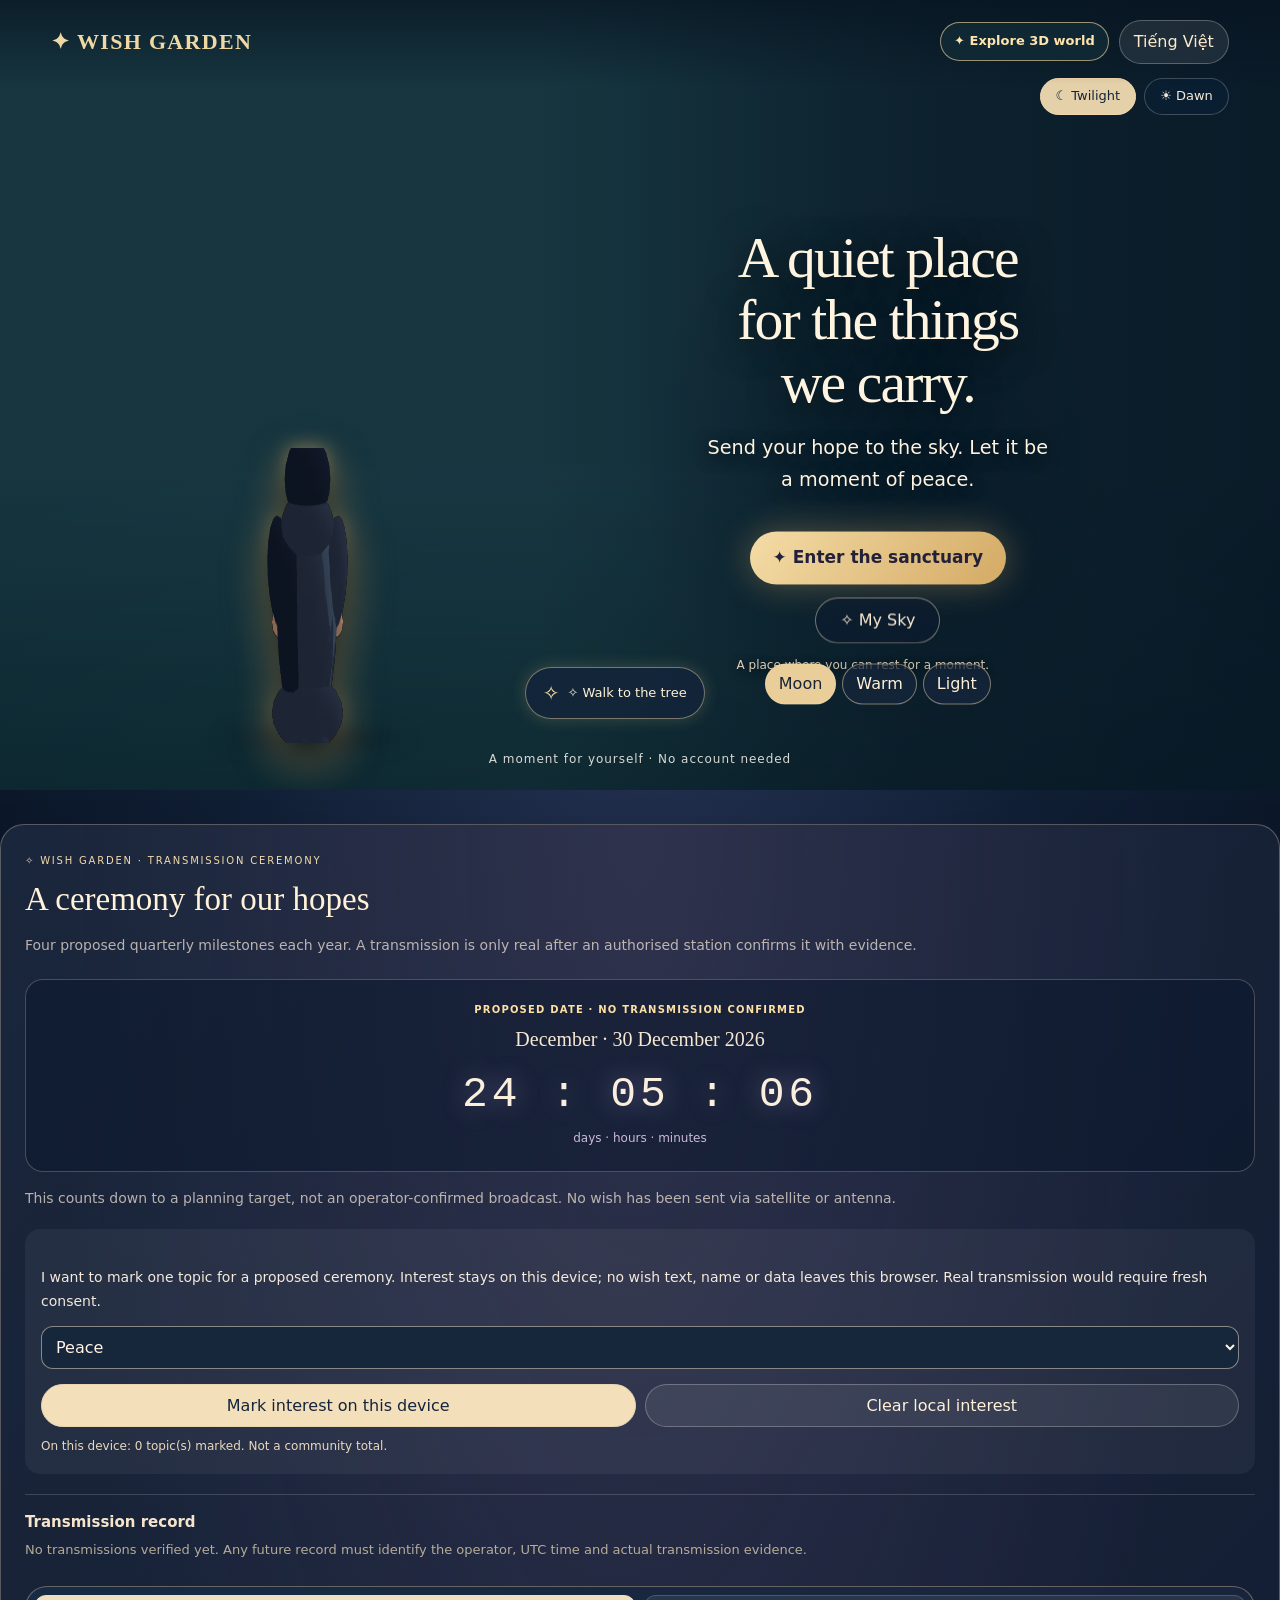
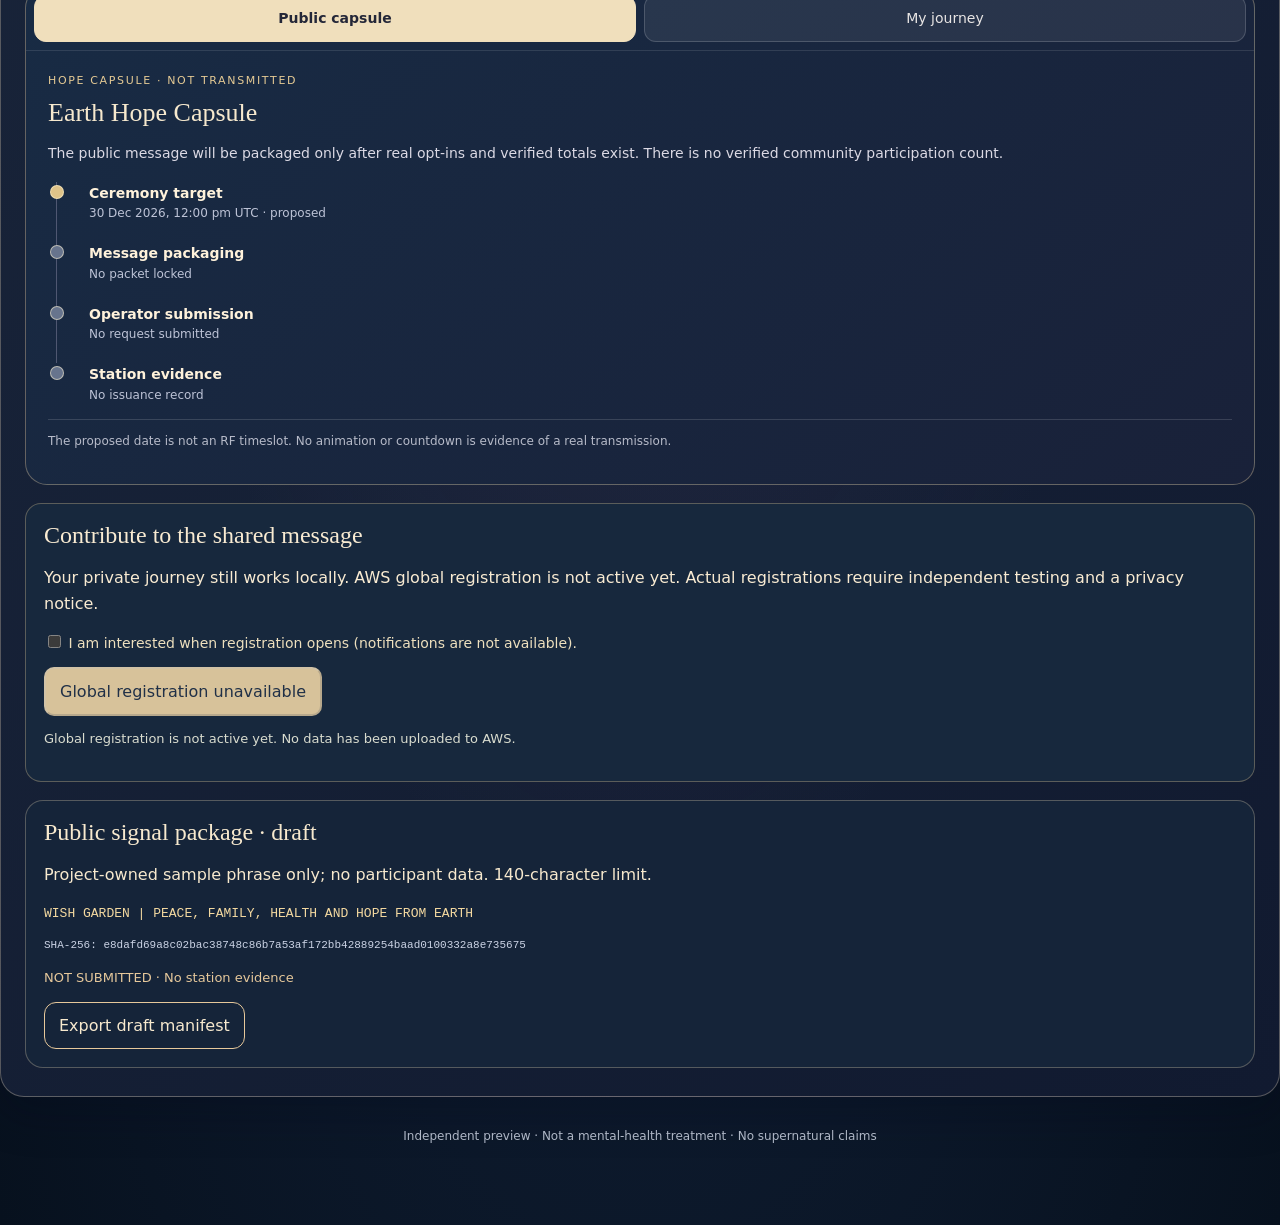
==== commit caad6594: "Open existing privacy-preserving prayer flow from world CTA without passing wish data" ====
--- a/index.html
+++ b/index.html
@@ -328,6 +328,12 @@
 $('backToSanctuary').onclick=returnToSanctuary;
 function approachTree(){window.WishAvatar3D?.setPose('walk');if(approachTimer!==null)return;const garden=document.querySelector('.garden');garden.classList.add('walking');$('enter').disabled=true;$('prayerStop').disabled=true;const delay=quiet?0:1250;approachTimer=setTimeout(()=>{approachTimer=null;garden.classList.remove('walking');garden.classList.add('arrived');window.WishAvatar3D?.setPose('pray');$('prayerPanel').classList.add('open');$('prayerPanel').scrollIntoView({behavior:quiet?'instant':'smooth',block:'start'});$('wish').focus({preventScroll:true});},delay)}
 $('enter').onclick=approachTree;$('prayerStop').onclick=approachTree;
+if(new URLSearchParams(window.location.search).get('ritual')==='1'){
+  // The 3D world can open this same private, local-first ceremony directly.
+  // No prayer text or personal details are carried in the URL.
+  window.history.replaceState(null,'',window.location.pathname+window.location.hash);
+  approachTree();
+}
 function finishRitual(){if(ritualTimer!==null){clearTimeout(ritualTimer);ritualTimer=null}window.WishSky?.finish();$('sky').classList.add('complete');$('skyActions').hidden=true;$('finishNote').textContent=vi?'Lời nguyện đã hòa vào những vì sao.':'Your wish has joined the stars.'}
 $('skipRitual').onclick=finishRitual;
 function read(){try{let x=JSON.parse(localStorage.getItem(key)||'[]');return Array.isArray(x)?x:[]}catch{return []}}function paint(){let t=terms[vi?'vi':'en'];ids.forEach((id,i)=>$(id).textContent=t[i]);$('lang').textContent=t[20];$('finishNote').textContent=vi?'Lời nguyện đã hòa vào những vì sao.':'Your wish has joined the stars.';$('skipRitual').textContent=vi?'Hoàn tất nghi thức':'Complete ritual now';$('skyHeader').textContent=vi?'Một khoảnh khắc cho hy vọng':'A moment for hope';$('returnGarden').textContent=vi?'Trở lại khu vườn':'Return to the garden';$('backToSanctuary').textContent=vi?'← Trở lại khu vườn':'← Back to sanctuary';$('enter').textContent=vi?'✦ Bước vào khu vườn':'✦ Enter the sanctuary';$('mySky').textContent=vi?'✧ Bầu trời của tôi':'✧ My Sky';$('mySkyFromPrayer').textContent=vi?'✧ Bầu trời của tôi':'✧ My Sky';$('introNote').textContent=vi?'Một khoảnh khắc cho riêng bạn · Không cần tài khoản':'A moment for yourself · No account needed';$('prayerStop').textContent=vi?'✧ Đến bên cây':'✧ Walk to the tree';$('sceneHint').textContent=vi?'Một nơi để dừng lại và lắng lòng.':'A place where you can rest for a moment.';$('twilight').textContent=vi?'☾ Hoàng hôn':'☾ Twilight';$('dawn').textContent=vi?'☀ Bình minh':'☀ Dawn';$('motion').textContent=quiet?(vi?'Bật chuyển động':'Enable motion'):t[10];$('wish').placeholder=t[21];[...$('topic').options].forEach((o,i)=>o.textContent=topics[vi?'vi':'en'][i]);$('list').replaceChildren();let data=read();if(!data.length){let li=document.createElement('li');li.textContent=t[16];$('list').append(li)}data.forEach(x=>{let li=document.createElement('li');li.textContent=new Date(x.date).toLocaleDateString()+' · '+x.text;$('list').append(li)})}
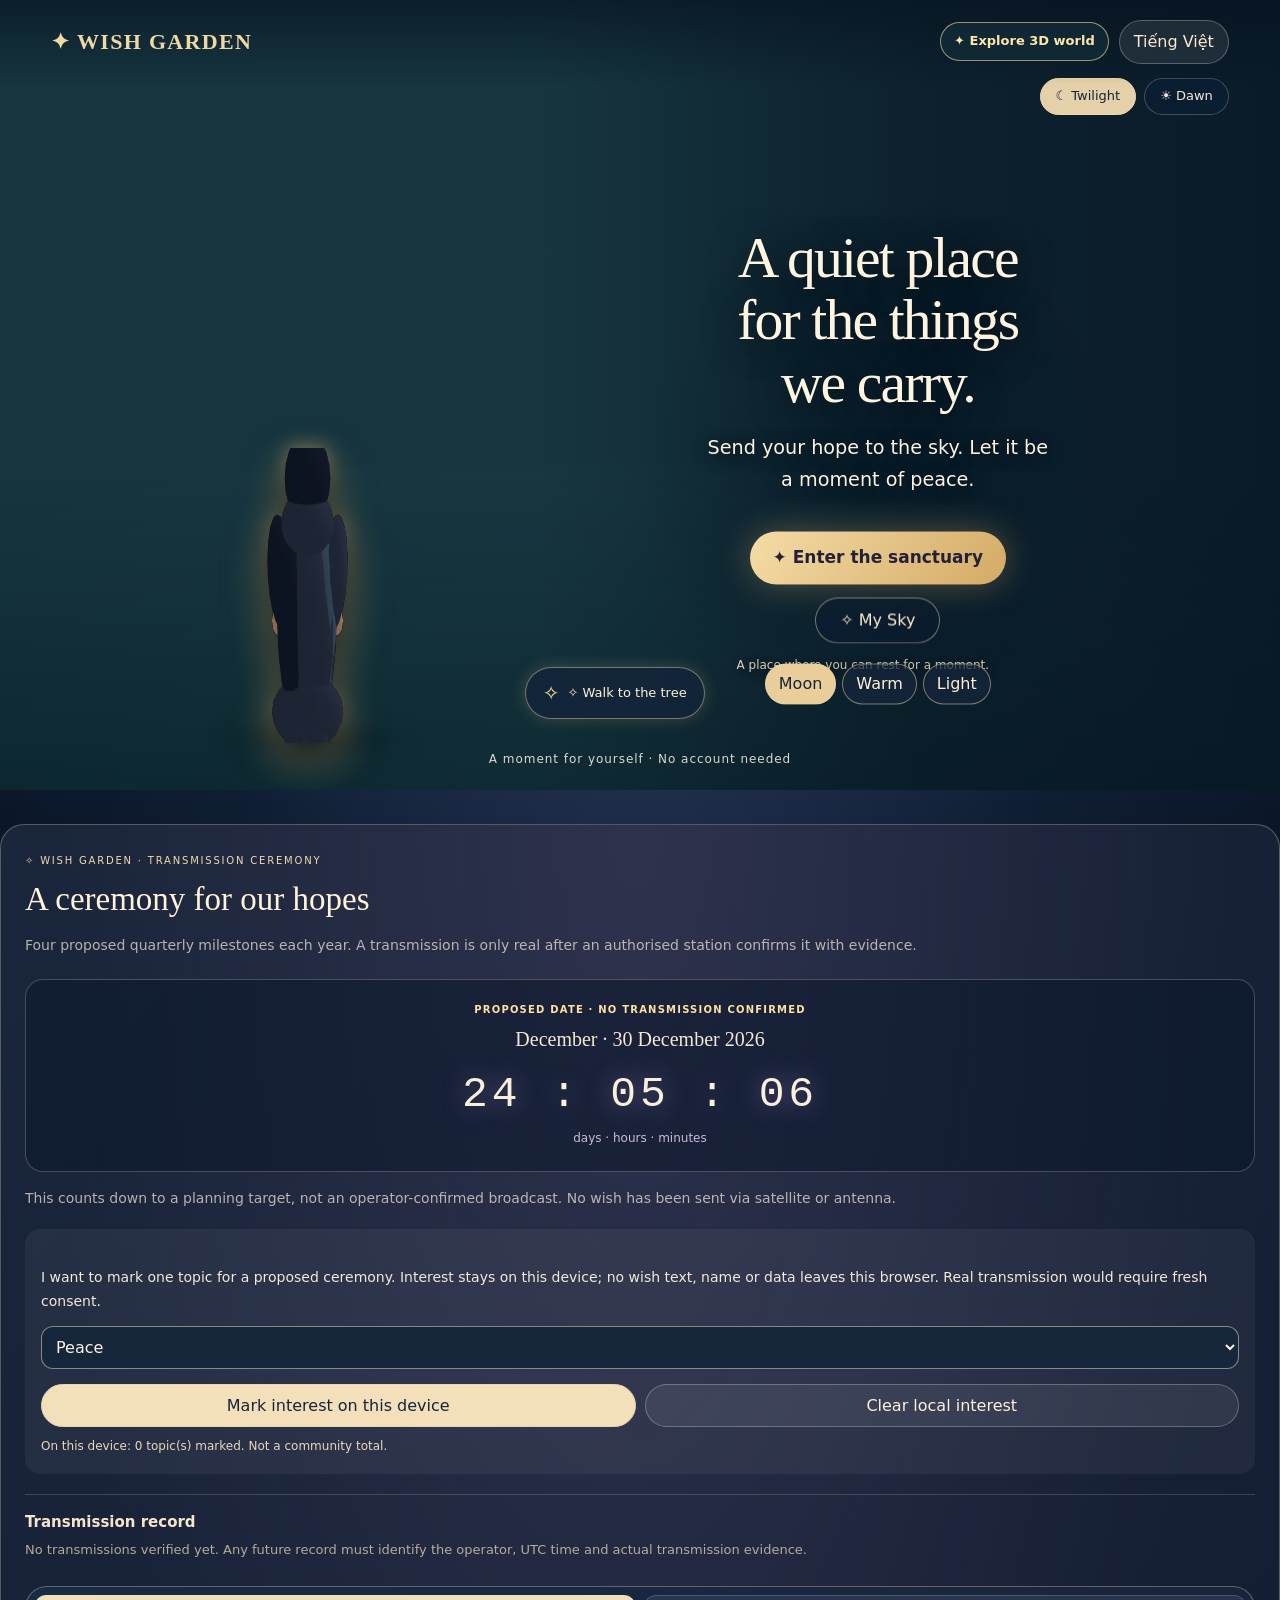
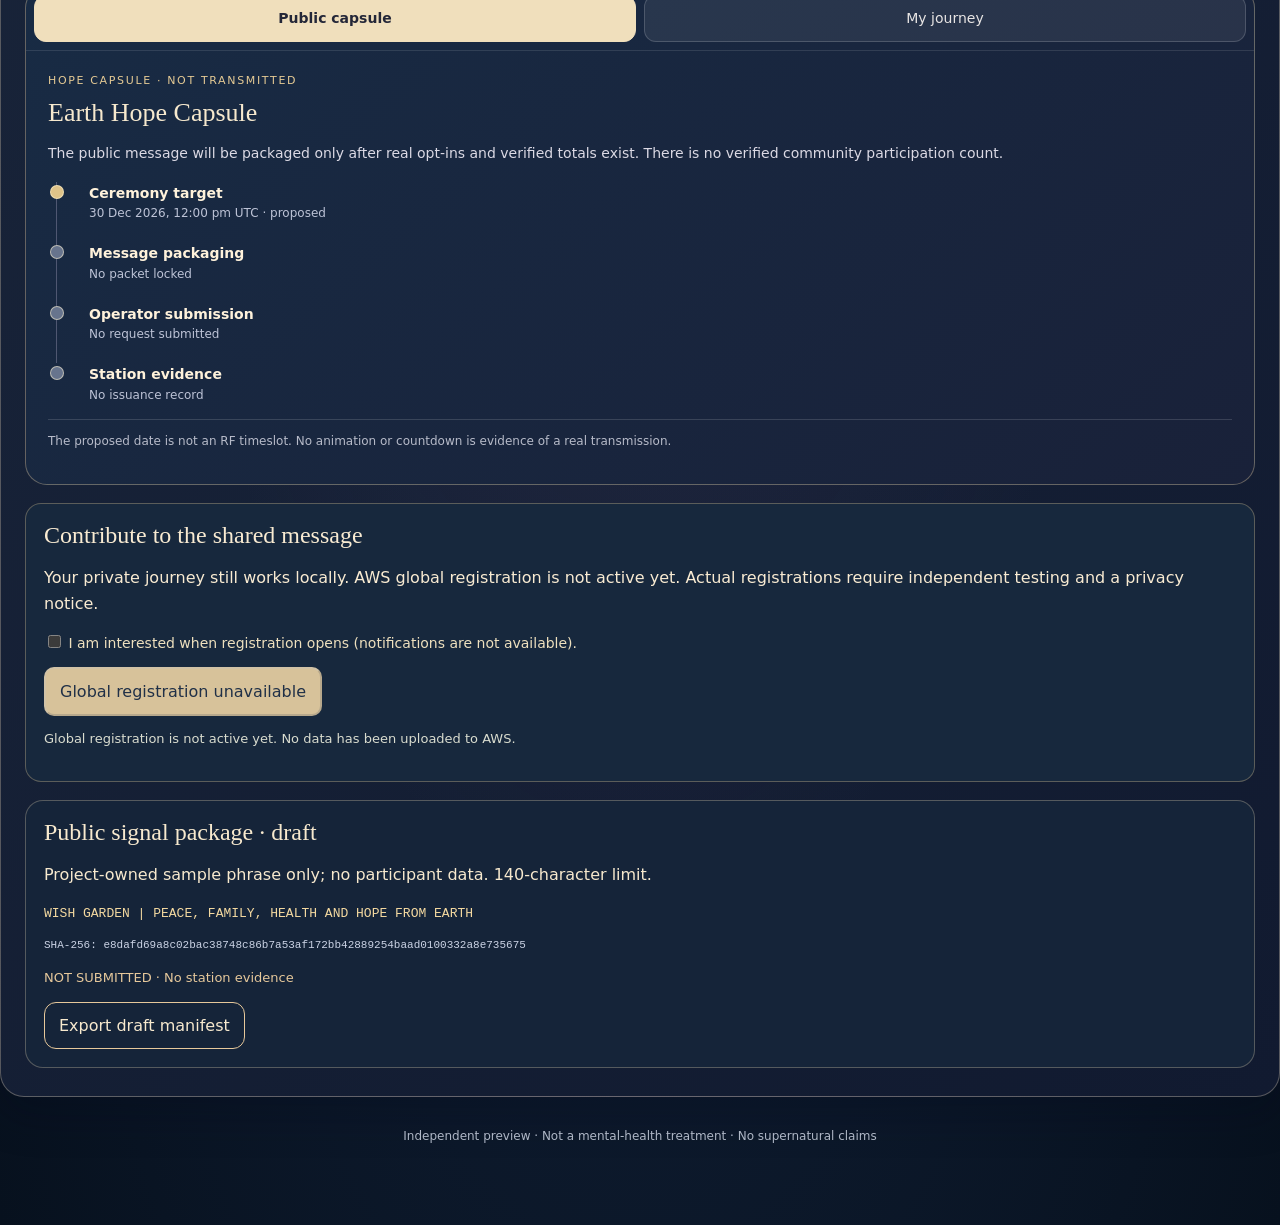
==== commit 9399ed13: "Open saved wishes directly without triggering prayer ritual and clarify local-only privacy" ====
--- a/index.html
+++ b/index.html
@@ -311,7 +311,7 @@
   <h3 id="ceremonyArchiveTitle">Transmission record</h3>
   <p id="ceremonyArchive">No transmissions verified yet. Any future record must identify the operator, UTC time and actual transmission evidence.</p>
  </div>
-</section><div class="saved"><h2 id="savedTitle">Saved wishes</h2><p class="hint" id="savedHint">Only what you choose to save on this device.</p><ul id="list"></ul><div class="buttons"><button class="small" id="export">Export JSON</button><button class="small" id="delete">Delete saved wishes</button></div></div></section><div class="footer">Independent preview · Not a mental-health treatment · No supernatural claims</div></main><script>
+</section><div class="saved"><h2 id="savedTitle">Saved wishes</h2><p class="hint" id="savedHint">Only what you choose to save on this device.</p><p id="savedDeviceNotice" class="hint">Private to this browser. Not synced between devices or shared publicly. Export a backup before clearing browser data.</p><ul id="list"></ul><div class="buttons"><button class="small" id="export">Export JSON</button><button class="small" id="delete">Delete saved wishes</button></div></div></section><div class="footer">Independent preview · Not a mental-health treatment · No supernatural claims</div></main><script>
 (()=>{'use strict';let vi=false,quiet=matchMedia('(prefers-reduced-motion: reduce)').matches,ritualTimer=null,scene='twilight',approachTimer=null;const $=id=>document.getElementById(id),key='wg-preview-local-01',terms={en:['A quiet place for the things we carry.','Send your hope to the sky. Let it be a moment of peace.','What is on your heart today?','Your wish is yours. This ritual is symbolic and makes no supernatural promises.','Your intention','Your private words','After releasing','Release without saving','Save on this device','✧ Send to the universe','Reduce motion','Private prototype: no server, no community or real-time counters. Wishes are never transmitted. Optional local storage is not encrypted. Avoid sensitive content on shared devices.','Saved wishes','Only what you choose to save on this device.','Export JSON','Delete saved wishes','No saved wishes','Your hope has become a light. You may return whenever you wish.','Saved on this device.','Storage unavailable.','Tiếng Việt','I hope that...'],vi:['Một nơi bình yên cho những điều ta mang trong lòng.','Gửi hy vọng lên bầu trời. Dành một phút cho sự bình yên.','Hôm nay bạn đang mang điều gì trong lòng?','Lời nguyện thuộc về bạn. Nghi thức mang tính biểu tượng, không hứa hẹn phép màu.','Điều muốn gửi gắm','Lời nguyện riêng tư','Sau khi gửi','Gửi đi và không lưu','Lưu trên thiết bị này','✧ Gửi lên vũ trụ','Giảm chuyển động','Bản thử nghiệm riêng tư: không có máy chủ hoặc số liệu cộng đồng. Lời nguyện không truyền đi. Dữ liệu lưu trên trình duyệt không mã hóa. Tránh thông tin nhạy cảm trên thiết bị dùng chung.','Lời nguyện đã lưu','Chỉ những lời bạn chọn lưu trên thiết bị.','Xuất JSON','Xóa lời nguyện','Chưa có lời nguyện','Hy vọng của bạn đã hóa thành ánh sáng. Bạn có thể trở lại bất cứ khi nào.','Đã lưu trên thiết bị.','Không thể lưu dữ liệu.','English','Tôi mong rằng...']};let ids=['hero','lead','question','hint','topicLabel','wishLabel','saveLabel','discard','keep','send','motion','notice','savedTitle','savedHint','export','delete'];const topics={en:['Peace & calm','Family & loved ones','Health & strength','Hope for tomorrow','Remembrance','Gratitude'],vi:['Bình an','Gia đình và người thân','Sức khỏe','Hy vọng tương lai','Tưởng nhớ','Biết ơn']};
 // The sky must live outside the collapsible prayer panel so My Sky works on first load.
 document.body.append($('sky'),$('skyActions'));
@@ -328,11 +328,21 @@
 $('backToSanctuary').onclick=returnToSanctuary;
 function approachTree(){window.WishAvatar3D?.setPose('walk');if(approachTimer!==null)return;const garden=document.querySelector('.garden');garden.classList.add('walking');$('enter').disabled=true;$('prayerStop').disabled=true;const delay=quiet?0:1250;approachTimer=setTimeout(()=>{approachTimer=null;garden.classList.remove('walking');garden.classList.add('arrived');window.WishAvatar3D?.setPose('pray');$('prayerPanel').classList.add('open');$('prayerPanel').scrollIntoView({behavior:quiet?'instant':'smooth',block:'start'});$('wish').focus({preventScroll:true});},delay)}
 $('enter').onclick=approachTree;$('prayerStop').onclick=approachTree;
-if(new URLSearchParams(window.location.search).get('ritual')==='1'){
-  // The 3D world can open this same private, local-first ceremony directly.
-  // No prayer text or personal details are carried in the URL.
+// Two intentionally separate first-party paths from the 3D sanctuary:
+ // ritual opens a private ceremony; mine opens only this browser's saved wishes.
+ // Neither URL contains a wish, name or personal information.
+const entryIntent=new URLSearchParams(window.location.search);
+if(entryIntent.get('mine')==='1'||entryIntent.get('ritual')==='1'){
+  const showMine=entryIntent.get('mine')==='1';
   window.history.replaceState(null,'',window.location.pathname+window.location.hash);
-  approachTree();
+  if(showMine){
+    $('prayerPanel').classList.add('open');
+    const saved=document.querySelector('.saved');
+    const heading=$('savedTitle');
+    heading.setAttribute('tabindex','-1');
+    // Opening a saved wish must not launch the ceremony or prayer animation.
+    requestAnimationFrame(()=>{saved.scrollIntoView({behavior:'instant',block:'start'});heading.focus({preventScroll:true});});
+  }else approachTree();
 }
 function finishRitual(){if(ritualTimer!==null){clearTimeout(ritualTimer);ritualTimer=null}window.WishSky?.finish();$('sky').classList.add('complete');$('skyActions').hidden=true;$('finishNote').textContent=vi?'Lời nguyện đã hòa vào những vì sao.':'Your wish has joined the stars.'}
 $('skipRitual').onclick=finishRitual;
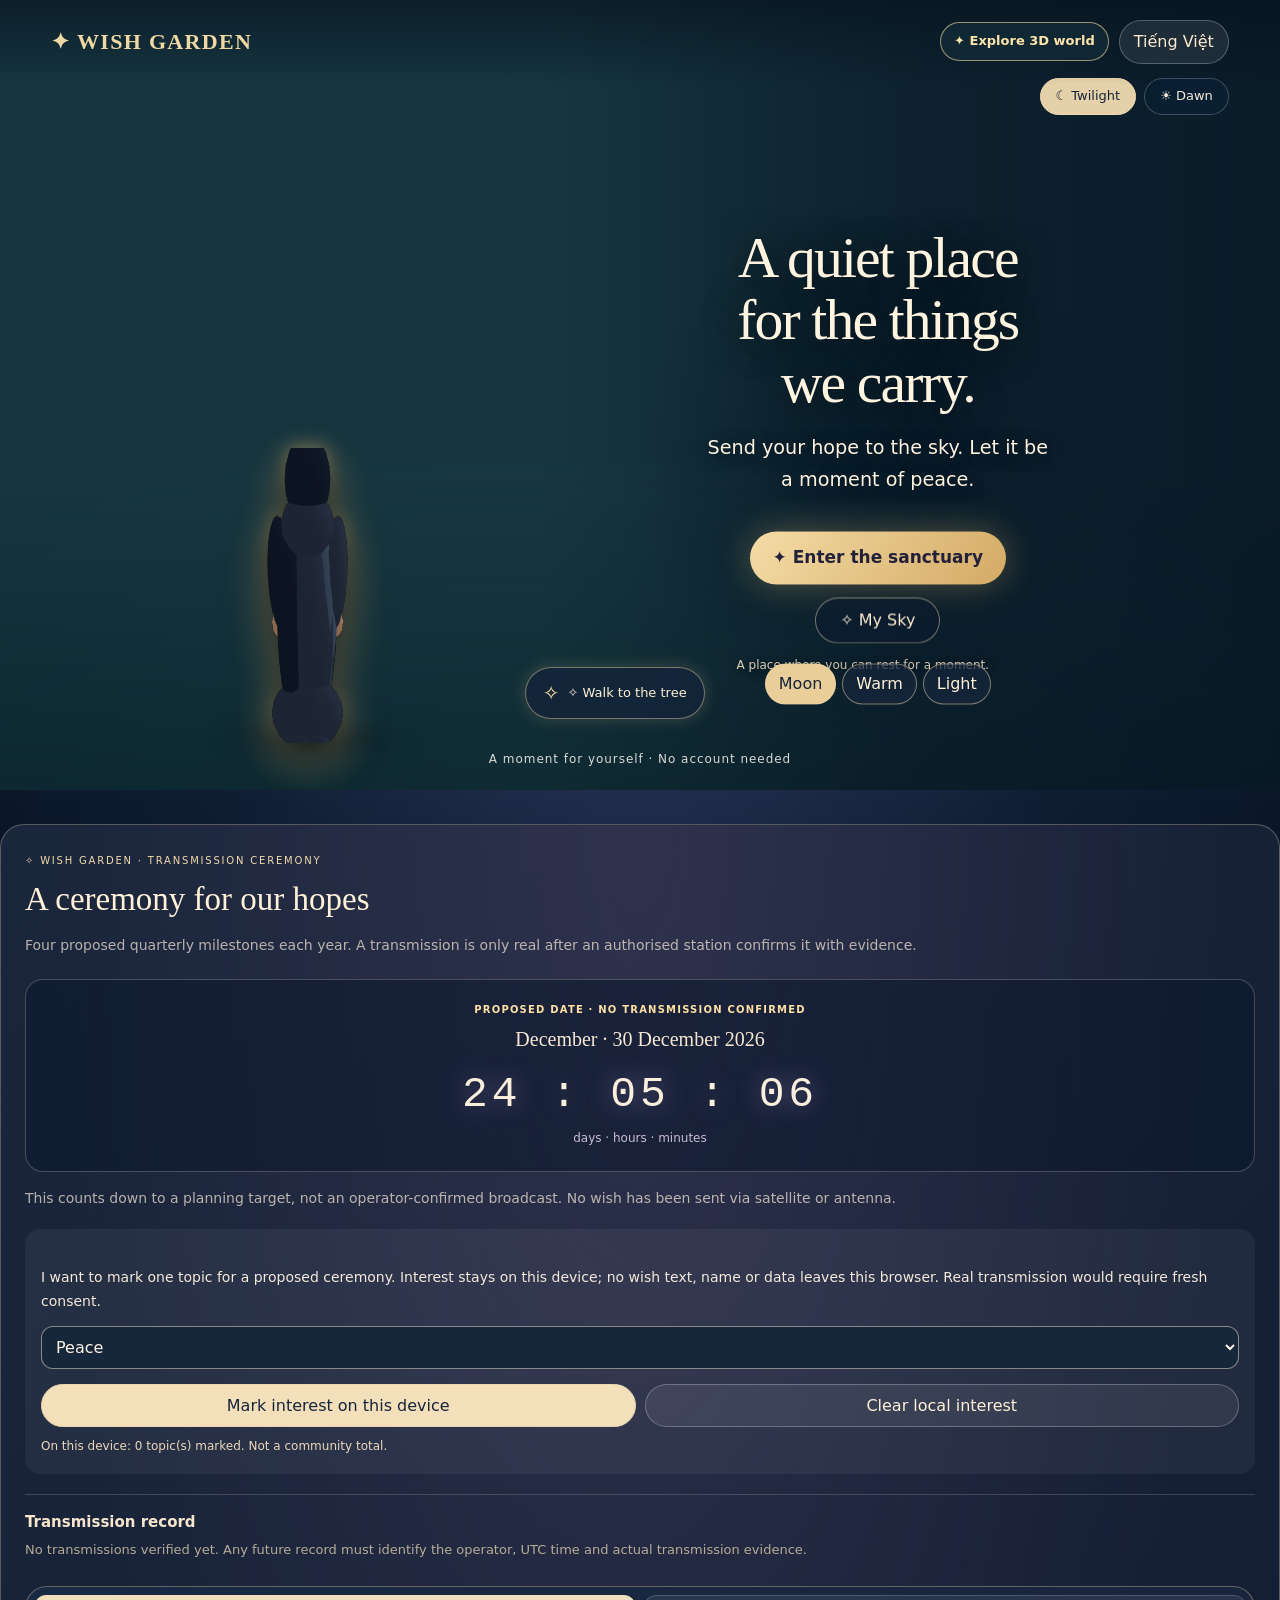
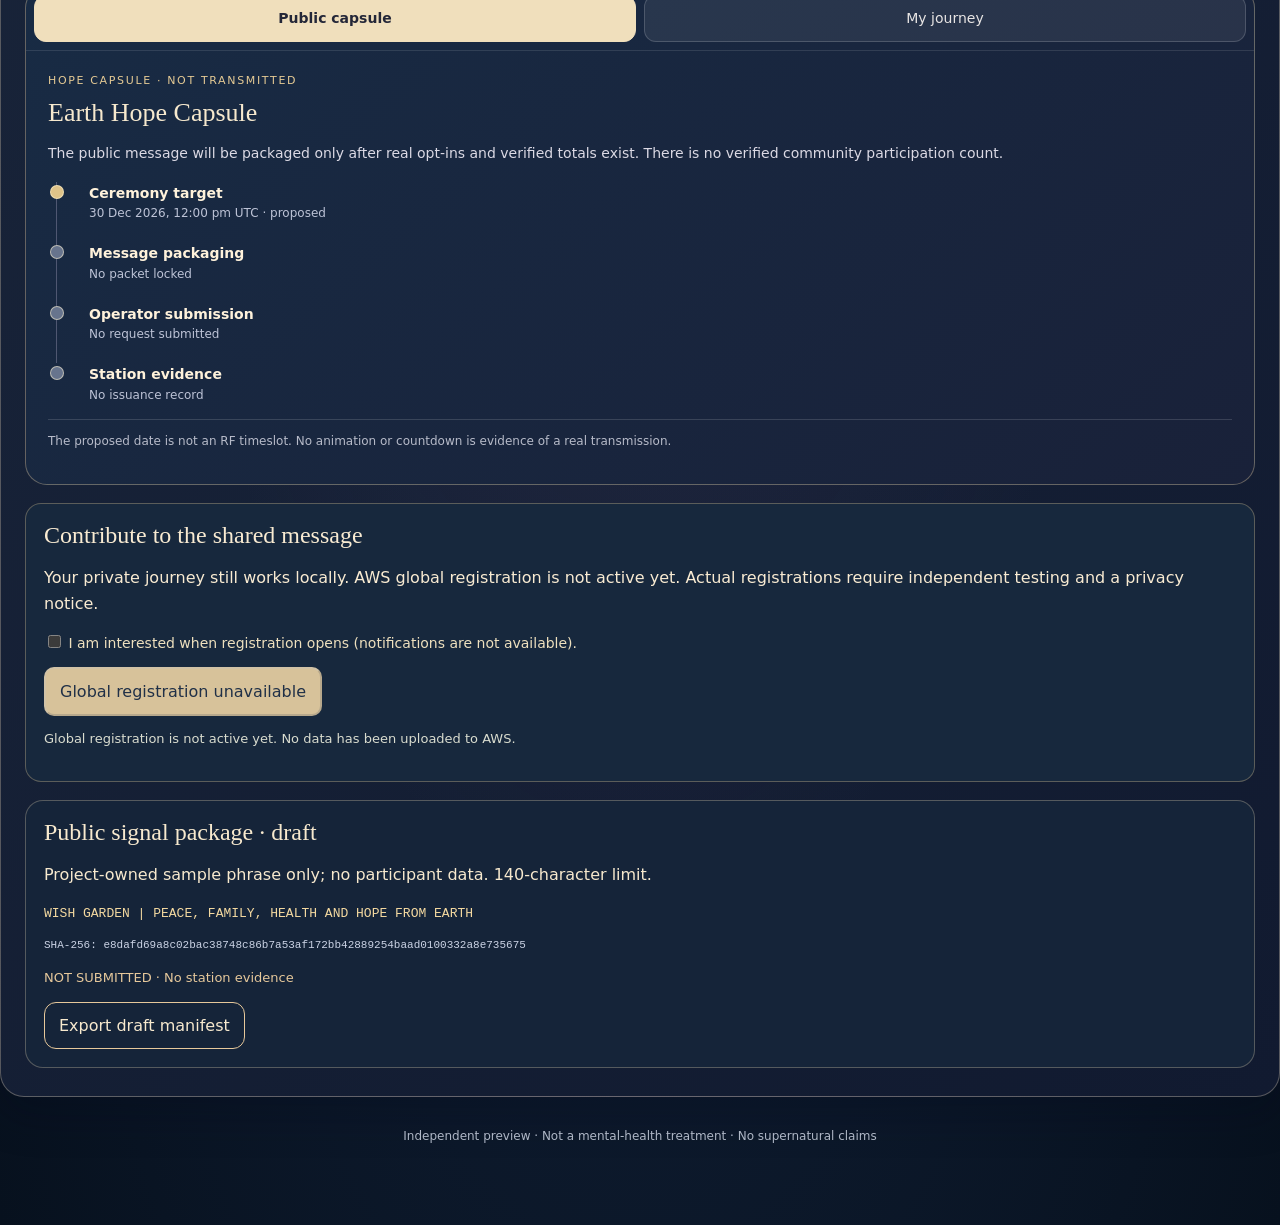
==== commit 81d6fdf2: "Allow deleting one saved wish safely without erasing the entire local collection" ====
--- a/index.html
+++ b/index.html
@@ -1,5 +1,5 @@
 <!doctype html><html lang="en"><head><meta charset="utf-8"><meta name="viewport" content="width=device-width, initial-scale=1"><meta name="color-scheme" content="dark"><title>Wish Garden — A place for hope</title><style>
-*{box-sizing:border-box}body{margin:0;color:#fff4df;font:16px/1.6 system-ui,-apple-system,Segoe UI,sans-serif;background:radial-gradient(ellipse at 50% 10%,#263456 0,#101e34 47%,#07111e 100%);min-height:100vh}body.dawn{background:radial-gradient(ellipse at 50% 5%,#926f78 0,#524966 32%,#1b3444 70%,#0b1d28 100%)}body.dawn .garden{background:radial-gradient(ellipse at 50% 77%,#caa9845e,transparent 63%)}body.dawn .panel{background:#2a3442e8}body.dawn .sky{background:radial-gradient(ellipse at 50% 42%,#69557f,#1b2b47 67%,#101f33)}.garden-art{transition:filter 1s ease}.dawn .garden-art{filter:sepia(.15) saturate(1.15) brightness(1.22) drop-shadow(0 4px 20px #f1bf8c44)}.dawn .garden-fireflies{opacity:.25}.scene-toolbar{display:flex;justify-content:center;gap:8px;margin:-6px 0 20px}.scene-toolbar button{font-size:13px;background:#ffffff16;border:1px solid #ffffff38;color:#f5ead9;border-radius:22px;padding:7px 15px}.scene-toolbar button[aria-pressed=true]{background:#f1d8ae;color:#2a2942;border-color:#f1d8ae}.sky .horizon{position:absolute;left:0;bottom:0;width:100%;height:42%;background:linear-gradient(0deg,#55497533,transparent);pointer-events:none}.sky .ripple{width:105px;height:105px;position:absolute;top:calc(50% - 52px);left:calc(50% - 52px);border-radius:50%;border:1px solid #eacfa877;opacity:0;transform:scale(.5);pointer-events:none}.sky.complete .ripple{animation:hopeRipple 2.5s ease-out forwards}@keyframes hopeRipple{0%{opacity:.75;transform:scale(.4)}100%{opacity:0;transform:scale(3.1)}}@media(prefers-reduced-motion:reduce){.garden-art{transition:none}.sky.complete .ripple{animation:none}}body.no-motion .garden-fireflies,body.no-motion .sky.complete .ripple{animation:none!important}body.no-motion .garden-art,body.no-motion .sky .constellation,body.no-motion .sky .finish-note{transition:none!important}main{max-width:760px;margin:auto;padding:24px 18px 60px}header{display:flex;align-items:center;justify-content:space-between;gap:12px}.brand{font-weight:700;letter-spacing:.18em;text-transform:uppercase;color:#efd8a4;font-size:15px}button{cursor:pointer;font:inherit}button:focus-visible,textarea:focus-visible,select:focus-visible{outline:3px solid #edcc89;outline-offset:3px}.lang,.small{background:#ffffff16;color:#fbeacf;border:1px solid #ffffff40;padding:8px 14px;border-radius:24px}h1,h2{font-family:Georgia,serif;font-weight:normal}h1{text-align:center;font-size:clamp(36px,7vw,59px);line-height:1.1;margin:44px 0 13px}.lead{color:#c7cede;text-align:center;max-width:560px;margin:auto}.garden{height:275px;overflow:hidden;display:grid;place-items:center;position:relative;margin:15px 0;background:radial-gradient(ellipse at 50% 80%,#537c6375,transparent 60%)}.garden:after{content:"";width:110%;height:95px;position:absolute;bottom:-48px;border-radius:50%;background:radial-gradient(ellipse,#3a6352,#182a31 70%,transparent)}.garden-art{position:absolute;inset:0;width:100%;height:100%;filter:drop-shadow(0 5px 18px #0e1a2a88)}.garden-fireflies{filter:drop-shadow(0 0 6px #ffde8c);animation:firefly 5s ease-in-out infinite alternate}@keyframes firefly{from{opacity:.3;transform:translateY(3px)}to{opacity:.94;transform:translateY(-6px)}}.garden span{position:absolute;bottom:22px;z-index:2;letter-spacing:.2em;font-size:11px;color:#e8dbb9}.panel{border:1px solid #ffffff2c;border-radius:24px;padding:clamp(18px,4vw,31px);background:#142239d9;box-shadow:0 24px 50px #0003}h2{font-size:29px;margin:0}.hint,.notice{font-size:13px;color:#bdc5d2}label{display:block;font-size:14px;margin:19px 0 7px;color:#eee0be}textarea,select{width:100%;border-radius:12px;padding:13px;border:1px solid #ffffff45;background:#071629;color:#fff4df;font:inherit}textarea{min-height:115px;resize:vertical}.radio{display:flex;flex-wrap:wrap;gap:10px;margin-top:8px}.radio label{margin:0;border:1px solid #ffffff2c;padding:10px;border-radius:12px;cursor:pointer}.radio input{accent-color:#e6bd72}.buttons{display:flex;flex-wrap:wrap;gap:10px;align-items:center;justify-content:space-between;margin:24px 0 4px}.primary{border:none;border-radius:40px;padding:13px 23px;font-weight:700;background:linear-gradient(125deg,#f4dca6,#d4aa65);color:#23213a}.primary:disabled{opacity:.5;cursor:not-allowed}.sky{height:230px;position:relative;overflow:hidden;border-radius:16px;margin-top:20px;background:radial-gradient(ellipse at 55% 50%,#343c68,#0a1328 70%);display:grid;place-items:center}.sky[hidden]{display:none}.sky:after{content:"✦　　·　✧　　✦　　　·　✦　　　✧";position:absolute;top:18%;opacity:.7;letter-spacing:8px}.sky:before{content:"";position:absolute;inset:0;background:radial-gradient(circle at 50% 40%,#ab95e330,transparent 45%);pointer-events:none}.sky .constellation{position:absolute;inset:0;width:100%;height:100%;opacity:0;transition:opacity 1.2s ease}.sky.complete .constellation{opacity:1}.sky.complete .orb{animation:none;transform:translateY(-45px) scale(.25);opacity:0}.sky .finish-note{position:absolute;bottom:18px;left:15px;right:15px;text-align:center;color:#f8e7c6;font-family:Georgia,serif;font-size:17px;opacity:0;transition:opacity 1s}.sky.complete .finish-note{opacity:1}.sky .constellation circle{fill:#ffe7bc;filter:drop-shadow(0 0 5px #f7dba5)}.sky-actions{display:flex;justify-content:flex-end;margin-top:8px}.sky-actions[hidden]{display:none}@media(prefers-reduced-motion:reduce){.sky .constellation,.sky .finish-note{transition:none}}.orb{width:36px;height:36px;border-radius:50%;background:#ffebad;box-shadow:0 0 25px 15px #edcd9d77,0 0 70px 30px #b9a3eb55;animation:float 3.4s ease-in-out forwards}@keyframes float{0%{transform:translateY(100px) scale(.35);opacity:0}45%{opacity:1}100%{transform:translateY(-100px) scale(.3);opacity:.65}}@media(prefers-reduced-motion:reduce){.orb,.garden-fireflies{animation:none}}#status{color:#f3d89e;min-height:23px;margin-top:12px}.saved{margin-top:25px;border-top:1px solid #ffffff25;padding-top:15px}ul{padding-left:22px;overflow-wrap:anywhere}.footer{text-align:center;color:#afb7c6;font-size:12px;margin-top:35px}
+*{box-sizing:border-box}body{margin:0;color:#fff4df;font:16px/1.6 system-ui,-apple-system,Segoe UI,sans-serif;background:radial-gradient(ellipse at 50% 10%,#263456 0,#101e34 47%,#07111e 100%);min-height:100vh}body.dawn{background:radial-gradient(ellipse at 50% 5%,#926f78 0,#524966 32%,#1b3444 70%,#0b1d28 100%)}body.dawn .garden{background:radial-gradient(ellipse at 50% 77%,#caa9845e,transparent 63%)}body.dawn .panel{background:#2a3442e8}body.dawn .sky{background:radial-gradient(ellipse at 50% 42%,#69557f,#1b2b47 67%,#101f33)}.garden-art{transition:filter 1s ease}.dawn .garden-art{filter:sepia(.15) saturate(1.15) brightness(1.22) drop-shadow(0 4px 20px #f1bf8c44)}.dawn .garden-fireflies{opacity:.25}.scene-toolbar{display:flex;justify-content:center;gap:8px;margin:-6px 0 20px}.scene-toolbar button{font-size:13px;background:#ffffff16;border:1px solid #ffffff38;color:#f5ead9;border-radius:22px;padding:7px 15px}.scene-toolbar button[aria-pressed=true]{background:#f1d8ae;color:#2a2942;border-color:#f1d8ae}.sky .horizon{position:absolute;left:0;bottom:0;width:100%;height:42%;background:linear-gradient(0deg,#55497533,transparent);pointer-events:none}.sky .ripple{width:105px;height:105px;position:absolute;top:calc(50% - 52px);left:calc(50% - 52px);border-radius:50%;border:1px solid #eacfa877;opacity:0;transform:scale(.5);pointer-events:none}.sky.complete .ripple{animation:hopeRipple 2.5s ease-out forwards}@keyframes hopeRipple{0%{opacity:.75;transform:scale(.4)}100%{opacity:0;transform:scale(3.1)}}@media(prefers-reduced-motion:reduce){.garden-art{transition:none}.sky.complete .ripple{animation:none}}body.no-motion .garden-fireflies,body.no-motion .sky.complete .ripple{animation:none!important}body.no-motion .garden-art,body.no-motion .sky .constellation,body.no-motion .sky .finish-note{transition:none!important}main{max-width:760px;margin:auto;padding:24px 18px 60px}header{display:flex;align-items:center;justify-content:space-between;gap:12px}.brand{font-weight:700;letter-spacing:.18em;text-transform:uppercase;color:#efd8a4;font-size:15px}button{cursor:pointer;font:inherit}button:focus-visible,textarea:focus-visible,select:focus-visible{outline:3px solid #edcc89;outline-offset:3px}.lang,.small{background:#ffffff16;color:#fbeacf;border:1px solid #ffffff40;padding:8px 14px;border-radius:24px}h1,h2{font-family:Georgia,serif;font-weight:normal}h1{text-align:center;font-size:clamp(36px,7vw,59px);line-height:1.1;margin:44px 0 13px}.lead{color:#c7cede;text-align:center;max-width:560px;margin:auto}.garden{height:275px;overflow:hidden;display:grid;place-items:center;position:relative;margin:15px 0;background:radial-gradient(ellipse at 50% 80%,#537c6375,transparent 60%)}.garden:after{content:"";width:110%;height:95px;position:absolute;bottom:-48px;border-radius:50%;background:radial-gradient(ellipse,#3a6352,#182a31 70%,transparent)}.garden-art{position:absolute;inset:0;width:100%;height:100%;filter:drop-shadow(0 5px 18px #0e1a2a88)}.garden-fireflies{filter:drop-shadow(0 0 6px #ffde8c);animation:firefly 5s ease-in-out infinite alternate}@keyframes firefly{from{opacity:.3;transform:translateY(3px)}to{opacity:.94;transform:translateY(-6px)}}.garden span{position:absolute;bottom:22px;z-index:2;letter-spacing:.2em;font-size:11px;color:#e8dbb9}.panel{border:1px solid #ffffff2c;border-radius:24px;padding:clamp(18px,4vw,31px);background:#142239d9;box-shadow:0 24px 50px #0003}h2{font-size:29px;margin:0}.hint,.notice{font-size:13px;color:#bdc5d2}label{display:block;font-size:14px;margin:19px 0 7px;color:#eee0be}textarea,select{width:100%;border-radius:12px;padding:13px;border:1px solid #ffffff45;background:#071629;color:#fff4df;font:inherit}textarea{min-height:115px;resize:vertical}.radio{display:flex;flex-wrap:wrap;gap:10px;margin-top:8px}.radio label{margin:0;border:1px solid #ffffff2c;padding:10px;border-radius:12px;cursor:pointer}.radio input{accent-color:#e6bd72}.buttons{display:flex;flex-wrap:wrap;gap:10px;align-items:center;justify-content:space-between;margin:24px 0 4px}.primary{border:none;border-radius:40px;padding:13px 23px;font-weight:700;background:linear-gradient(125deg,#f4dca6,#d4aa65);color:#23213a}.primary:disabled{opacity:.5;cursor:not-allowed}.sky{height:230px;position:relative;overflow:hidden;border-radius:16px;margin-top:20px;background:radial-gradient(ellipse at 55% 50%,#343c68,#0a1328 70%);display:grid;place-items:center}.sky[hidden]{display:none}.sky:after{content:"✦　　·　✧　　✦　　　·　✦　　　✧";position:absolute;top:18%;opacity:.7;letter-spacing:8px}.sky:before{content:"";position:absolute;inset:0;background:radial-gradient(circle at 50% 40%,#ab95e330,transparent 45%);pointer-events:none}.sky .constellation{position:absolute;inset:0;width:100%;height:100%;opacity:0;transition:opacity 1.2s ease}.sky.complete .constellation{opacity:1}.sky.complete .orb{animation:none;transform:translateY(-45px) scale(.25);opacity:0}.sky .finish-note{position:absolute;bottom:18px;left:15px;right:15px;text-align:center;color:#f8e7c6;font-family:Georgia,serif;font-size:17px;opacity:0;transition:opacity 1s}.sky.complete .finish-note{opacity:1}.sky .constellation circle{fill:#ffe7bc;filter:drop-shadow(0 0 5px #f7dba5)}.sky-actions{display:flex;justify-content:flex-end;margin-top:8px}.sky-actions[hidden]{display:none}@media(prefers-reduced-motion:reduce){.sky .constellation,.sky .finish-note{transition:none}}.orb{width:36px;height:36px;border-radius:50%;background:#ffebad;box-shadow:0 0 25px 15px #edcd9d77,0 0 70px 30px #b9a3eb55;animation:float 3.4s ease-in-out forwards}@keyframes float{0%{transform:translateY(100px) scale(.35);opacity:0}45%{opacity:1}100%{transform:translateY(-100px) scale(.3);opacity:.65}}@media(prefers-reduced-motion:reduce){.orb,.garden-fireflies{animation:none}}#status{color:#f3d89e;min-height:23px;margin-top:12px}.saved{margin-top:25px;border-top:1px solid #ffffff25;padding-top:15px}.saved li{margin:8px 0 12px;overflow-wrap:anywhere}.saved li .wish-delete-one{display:block;margin:5px 0 0;font-size:12px;padding:6px 10px}ul{padding-left:22px;overflow-wrap:anywhere}.footer{text-align:center;color:#afb7c6;font-size:12px;margin-top:35px}
 
 /* Immersive first-person sanctuary: the visitor is a visible participant, not a text-only form */
 main{max-width:none;padding:0 0 50px}header{position:absolute;z-index:10;top:0;left:0;right:0;padding:20px clamp(18px,4vw,58px);background:linear-gradient(#071320a8,transparent)}.brand{font-family:Georgia,serif;font-size:22px;letter-spacing:.06em}.garden{height:min(790px,100svh);min-height:570px;margin:0;border-radius:0;background:radial-gradient(ellipse at 50% 65%,#406e6266,transparent 65%)}.garden-art{filter:drop-shadow(0 12px 25px #050e18);transform:scale(1.22);transform-origin:center 60%}.garden:after{height:185px;bottom:-115px;background:radial-gradient(ellipse,#2e6d5b,#0c2933 68%,transparent)}.garden span{display:none}.scene-toolbar{position:absolute;z-index:6;top:78px;right:clamp(18px,4vw,58px);margin:0}.scene-toolbar button{backdrop-filter:blur(12px);background:#0c2037a8}.scene-toolbar button[aria-pressed=true]{background:#e5d1a9;color:#16243b}.hero-shade{position:absolute;z-index:2;inset:0;pointer-events:none;background:linear-gradient(90deg,#04121fb0 0%,#04121f25 49%,#04121f98 100%),linear-gradient(0deg,#071522a9,transparent 48%)}.hero-content{position:absolute;z-index:5;top:38%;left:51%;width:min(450px,43vw);text-align:center;transform:translateY(-18%)}.hero-content h1{font-size:clamp(44px,5.4vw,83px);line-height:1.04;margin:0 0 18px;text-shadow:0 4px 36px #000c}.hero-content .lead{font-size:clamp(16px,1.5vw,20px);line-height:1.7;color:#f1e9df;text-shadow:0 3px 16px #000}.enter{font-size:17px;box-shadow:0 0 35px #f1bd6c55;margin-top:34px;min-width:200px}.avatar{position:absolute;z-index:4;bottom:6%;left:17%;width:clamp(95px,14vw,193px);filter:drop-shadow(0 20px 15px #000b)}.avatar .aura{animation:avatarAura 4s ease-in-out infinite alternate;transform-origin:center}.avatar .body{animation:avatarBreath 4.5s ease-in-out infinite alternate;transform-origin:50% 65%}@keyframes avatarAura{from{opacity:.25}to{opacity:.85}}@keyframes avatarBreath{to{transform:scale(1.025)}}.intro-note{position:absolute;z-index:5;bottom:21px;left:0;right:0;text-align:center;color:#d9d9d5;font-size:12px;letter-spacing:.08em}.panel{position:relative;z-index:8;width:min(670px,calc(100% - 26px));margin:-20px auto 0;display:none;backdrop-filter:blur(26px);background:#112238ef}.panel.open{display:block;animation:panelOpen .5s ease-out}@keyframes panelOpen{from{opacity:0;transform:translateY(24px)}to{opacity:1;transform:translateY(0)}}.panel h2{text-align:center;margin-bottom:8px}.panel .hint{text-align:center}.privacy-notice{margin:0 auto;max-width:660px;padding:22px;color:#c1cbd1;font-size:13px}.footer{max-width:720px;margin:28px auto}.saved{margin-top:15px}.garden-fireflies{animation-duration:7s}body.no-motion .avatar .aura,body.no-motion .avatar .body{animation:none!important}body.dawn .garden{background:radial-gradient(ellipse at 50% 80%,#a6a07578,transparent 65%)}@media(max-width:680px){.garden{height:100svh;min-height:620px}.garden-art{transform:scale(1.55);transform-origin:44% 62%}.avatar{left:6%;bottom:10%;width:125px}.hero-content{left:5%;right:5%;width:90%;top:37%;transform:none}.hero-content h1{font-size:clamp(42px,10vw,64px)}.hero-content .lead{font-size:16px}.enter{margin-top:25px}.hero-shade{background:linear-gradient(0deg,#071522b8 0%,#07152220 65%),linear-gradient(90deg,#07152266,#07152266)}.scene-toolbar{top:80px;right:12px}.scene-toolbar button{font-size:12px;padding:7px 10px}.panel{margin:0 auto 0;border-radius:20px}.brand{font-size:19px}}@media(prefers-reduced-motion:reduce){.avatar .aura,.avatar .body,.panel.open{animation:none}}
@@ -346,7 +346,24 @@
 }
 function finishRitual(){if(ritualTimer!==null){clearTimeout(ritualTimer);ritualTimer=null}window.WishSky?.finish();$('sky').classList.add('complete');$('skyActions').hidden=true;$('finishNote').textContent=vi?'Lời nguyện đã hòa vào những vì sao.':'Your wish has joined the stars.'}
 $('skipRitual').onclick=finishRitual;
-function read(){try{let x=JSON.parse(localStorage.getItem(key)||'[]');return Array.isArray(x)?x:[]}catch{return []}}function paint(){let t=terms[vi?'vi':'en'];ids.forEach((id,i)=>$(id).textContent=t[i]);$('lang').textContent=t[20];$('finishNote').textContent=vi?'Lời nguyện đã hòa vào những vì sao.':'Your wish has joined the stars.';$('skipRitual').textContent=vi?'Hoàn tất nghi thức':'Complete ritual now';$('skyHeader').textContent=vi?'Một khoảnh khắc cho hy vọng':'A moment for hope';$('returnGarden').textContent=vi?'Trở lại khu vườn':'Return to the garden';$('backToSanctuary').textContent=vi?'← Trở lại khu vườn':'← Back to sanctuary';$('enter').textContent=vi?'✦ Bước vào khu vườn':'✦ Enter the sanctuary';$('mySky').textContent=vi?'✧ Bầu trời của tôi':'✧ My Sky';$('mySkyFromPrayer').textContent=vi?'✧ Bầu trời của tôi':'✧ My Sky';$('introNote').textContent=vi?'Một khoảnh khắc cho riêng bạn · Không cần tài khoản':'A moment for yourself · No account needed';$('prayerStop').textContent=vi?'✧ Đến bên cây':'✧ Walk to the tree';$('sceneHint').textContent=vi?'Một nơi để dừng lại và lắng lòng.':'A place where you can rest for a moment.';$('twilight').textContent=vi?'☾ Hoàng hôn':'☾ Twilight';$('dawn').textContent=vi?'☀ Bình minh':'☀ Dawn';$('motion').textContent=quiet?(vi?'Bật chuyển động':'Enable motion'):t[10];$('wish').placeholder=t[21];[...$('topic').options].forEach((o,i)=>o.textContent=topics[vi?'vi':'en'][i]);$('list').replaceChildren();let data=read();if(!data.length){let li=document.createElement('li');li.textContent=t[16];$('list').append(li)}data.forEach(x=>{let li=document.createElement('li');li.textContent=new Date(x.date).toLocaleDateString()+' · '+x.text;$('list').append(li)})}
+function read(){try{let x=JSON.parse(localStorage.getItem(key)||'[]');return Array.isArray(x)?x:[]}catch{return []}}function paint(){let t=terms[vi?'vi':'en'];ids.forEach((id,i)=>$(id).textContent=t[i]);$('lang').textContent=t[20];$('finishNote').textContent=vi?'Lời nguyện đã hòa vào những vì sao.':'Your wish has joined the stars.';$('skipRitual').textContent=vi?'Hoàn tất nghi thức':'Complete ritual now';$('skyHeader').textContent=vi?'Một khoảnh khắc cho hy vọng':'A moment for hope';$('returnGarden').textContent=vi?'Trở lại khu vườn':'Return to the garden';$('backToSanctuary').textContent=vi?'← Trở lại khu vườn':'← Back to sanctuary';$('enter').textContent=vi?'✦ Bước vào khu vườn':'✦ Enter the sanctuary';$('mySky').textContent=vi?'✧ Bầu trời của tôi':'✧ My Sky';$('mySkyFromPrayer').textContent=vi?'✧ Bầu trời của tôi':'✧ My Sky';$('introNote').textContent=vi?'Một khoảnh khắc cho riêng bạn · Không cần tài khoản':'A moment for yourself · No account needed';$('prayerStop').textContent=vi?'✧ Đến bên cây':'✧ Walk to the tree';$('sceneHint').textContent=vi?'Một nơi để dừng lại và lắng lòng.':'A place where you can rest for a moment.';$('twilight').textContent=vi?'☾ Hoàng hôn':'☾ Twilight';$('dawn').textContent=vi?'☀ Bình minh':'☀ Dawn';$('motion').textContent=quiet?(vi?'Bật chuyển động':'Enable motion'):t[10];$('wish').placeholder=t[21];[...$('topic').options].forEach((o,i)=>o.textContent=topics[vi?'vi':'en'][i]);$('list').replaceChildren();let data=read();if(!data.length){let li=document.createElement('li');li.textContent=t[16];$('list').append(li)}data.forEach((x,index)=>{
+let li=document.createElement('li'),words=document.createElement('span'),remove=document.createElement('button');
+words.textContent=new Date(x.date).toLocaleDateString()+' · '+x.text;
+remove.type='button';remove.className='small wish-delete-one';
+remove.textContent=vi?'Xóa lời nguyện này':'Delete this wish';
+remove.setAttribute('aria-label',vi?'Xóa lời nguyện đã lưu này':'Delete this saved wish');
+remove.onclick=()=>{
+if(!confirm(vi?'Xóa riêng lời nguyện này khỏi thiết bị?':'Delete only this saved wish from this device?'))return;
+try{
+const list=read();
+if(index>=list.length||list[index]?.id!==x.id)return;
+list.splice(index,1);
+localStorage.setItem(key,JSON.stringify(list));
+window.WishSky?.refresh();paint();
+}catch{alert(vi?'Không thể xóa lời nguyện trên thiết bị này.':'Could not delete this wish on this device.')}
+};
+li.append(words,remove);$('list').append(li)
+})}
 $('lang').onclick=()=>{vi=!vi;document.documentElement.lang=vi?'vi':'en';window.WishSky?.setLanguage(vi?'vi':'en');window.WishCeremony?.refreshLanguage();paint()};$('wish').oninput=()=>{$('send').disabled=!$('wish').value.trim()};$('motion').onclick=()=>{quiet=!quiet;window.WishAvatar3D?.setReduced(quiet);document.body.classList.toggle('no-motion',quiet);$('motion').textContent=quiet?(vi?'Bật chuyển động':'Enable motion'):terms[vi?'vi':'en'][10];if(quiet&&ritualTimer!==null)finishRitual()};$('send').onclick=()=>{let value=$('wish').value.trim();if(!value)return;let t=terms[vi?'vi':'en'];if(ritualTimer!==null)clearTimeout(ritualTimer);window.WishSky?.show();returnFocus=document.activeElement;$('sky').hidden=false;document.body.style.overflow='hidden';$('closeSky').focus();$('sky').classList.remove('complete','viewing');$('sky').scrollIntoView({behavior:quiet?'instant':'smooth',block:'center'});$('skyActions').hidden=false;let orb=$('orb');orb.style.animation='none';void orb.offsetHeight;orb.style.animation=quiet?'none':'float 3.4s ease-in-out forwards';if(quiet)finishRitual();else ritualTimer=setTimeout(finishRitual,3500);$('status').textContent=t[17];let memory={id:crypto.randomUUID?.()||String(Date.now())+'-'+Math.random().toString(36).slice(2),text:value,topic:$('topic').selectedIndex,date:new Date().toISOString(),saved:false};if(document.querySelector('input[name=keep]:checked').value==='yes'){try{let data=read();data.push({id:memory.id,text:value,topic:memory.topic,date:memory.date});localStorage.setItem(key,JSON.stringify(data));memory.saved=true;$('status').textContent+=' '+t[18]}catch{$('status').textContent+=' '+t[19]}}window.WishSky?.release(memory);$('wish').value='';$('send').disabled=true;paint()};$('export').onclick=()=>{let blob=new Blob([JSON.stringify(read(),null,2)],{type:'application/json'}),u=URL.createObjectURL(blob),a=document.createElement('a');a.href=u;a.download='wish-garden-export.json';a.click();setTimeout(()=>URL.revokeObjectURL(u),1000)};$('delete').onclick=()=>{if(confirm(vi?'Xóa toàn bộ lời nguyện đã lưu?':'Delete all saved wishes?')){localStorage.removeItem(key);window.WishSky?.refresh();paint()}};document.body.classList.toggle('no-motion',quiet);paint()})();
 </script><script>
 /* Wish Garden native WebGL avatar: procedural 3D geometry, zero external libraries.
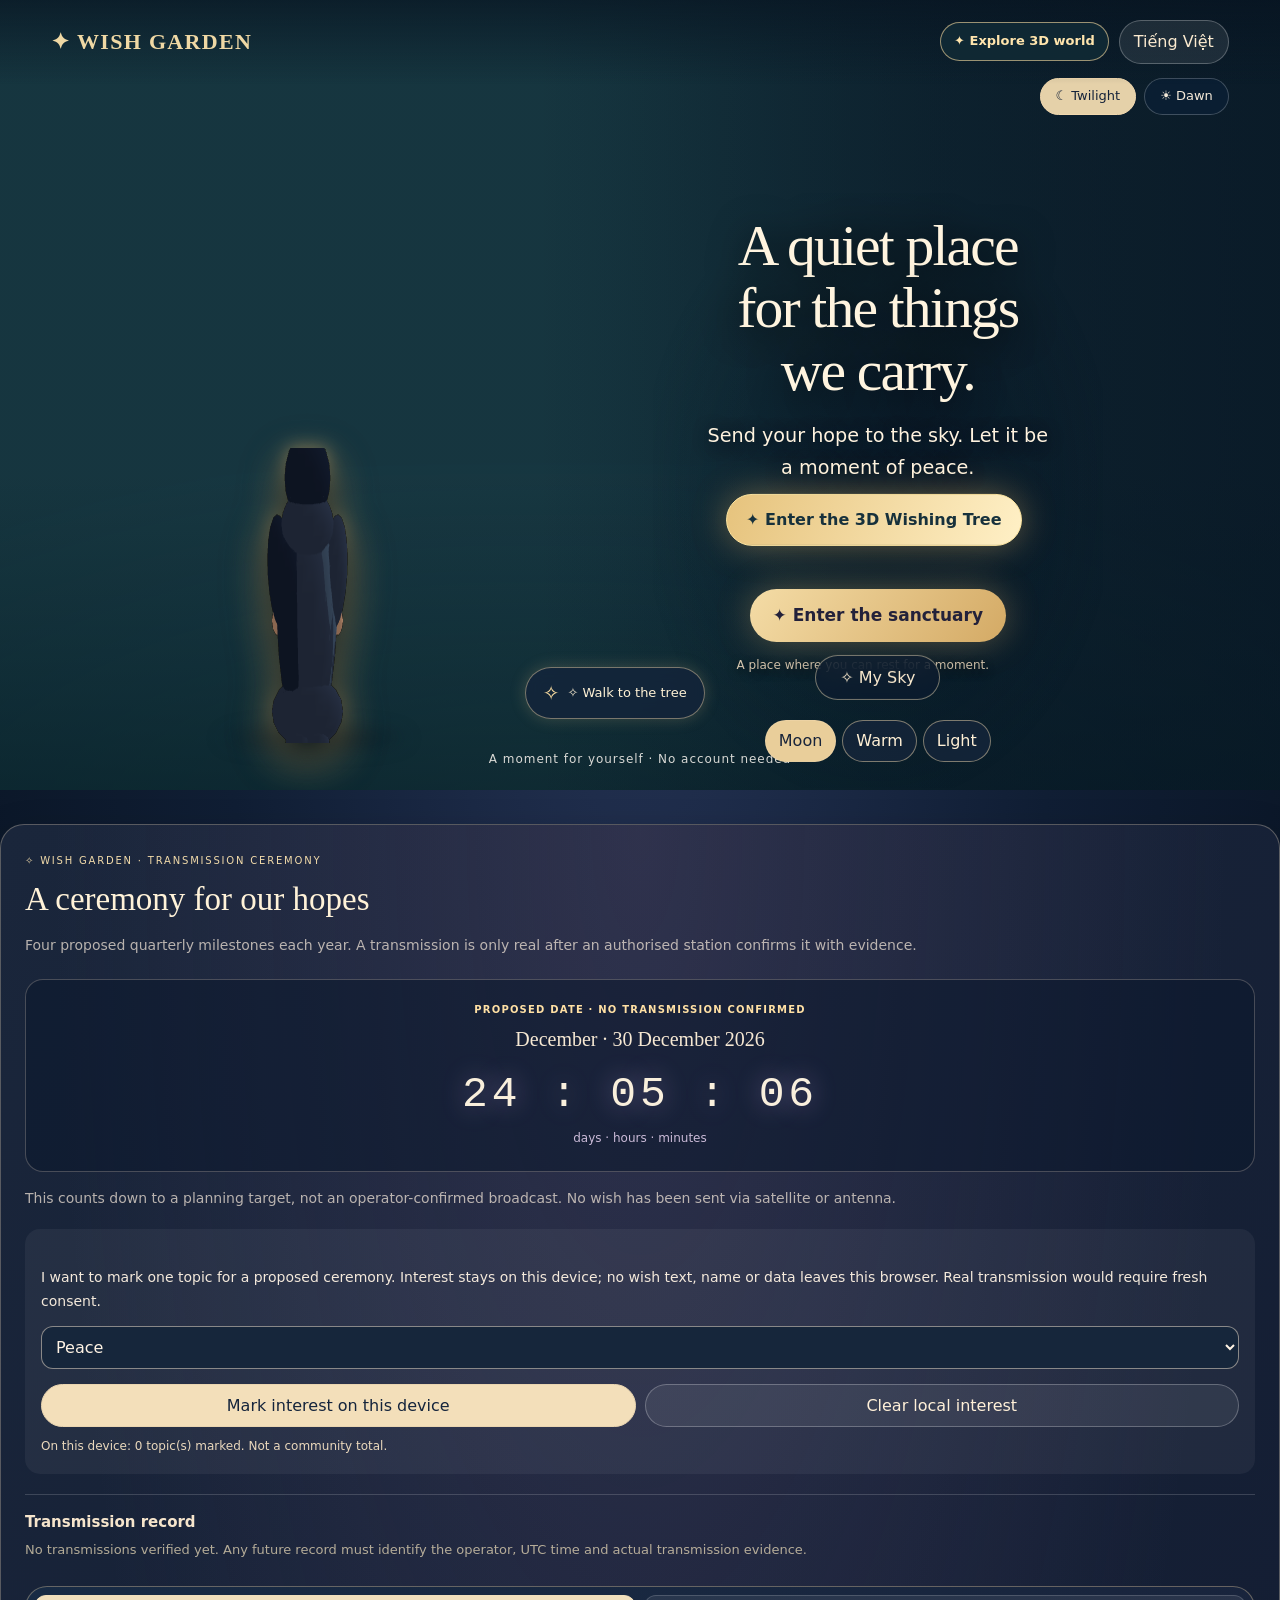
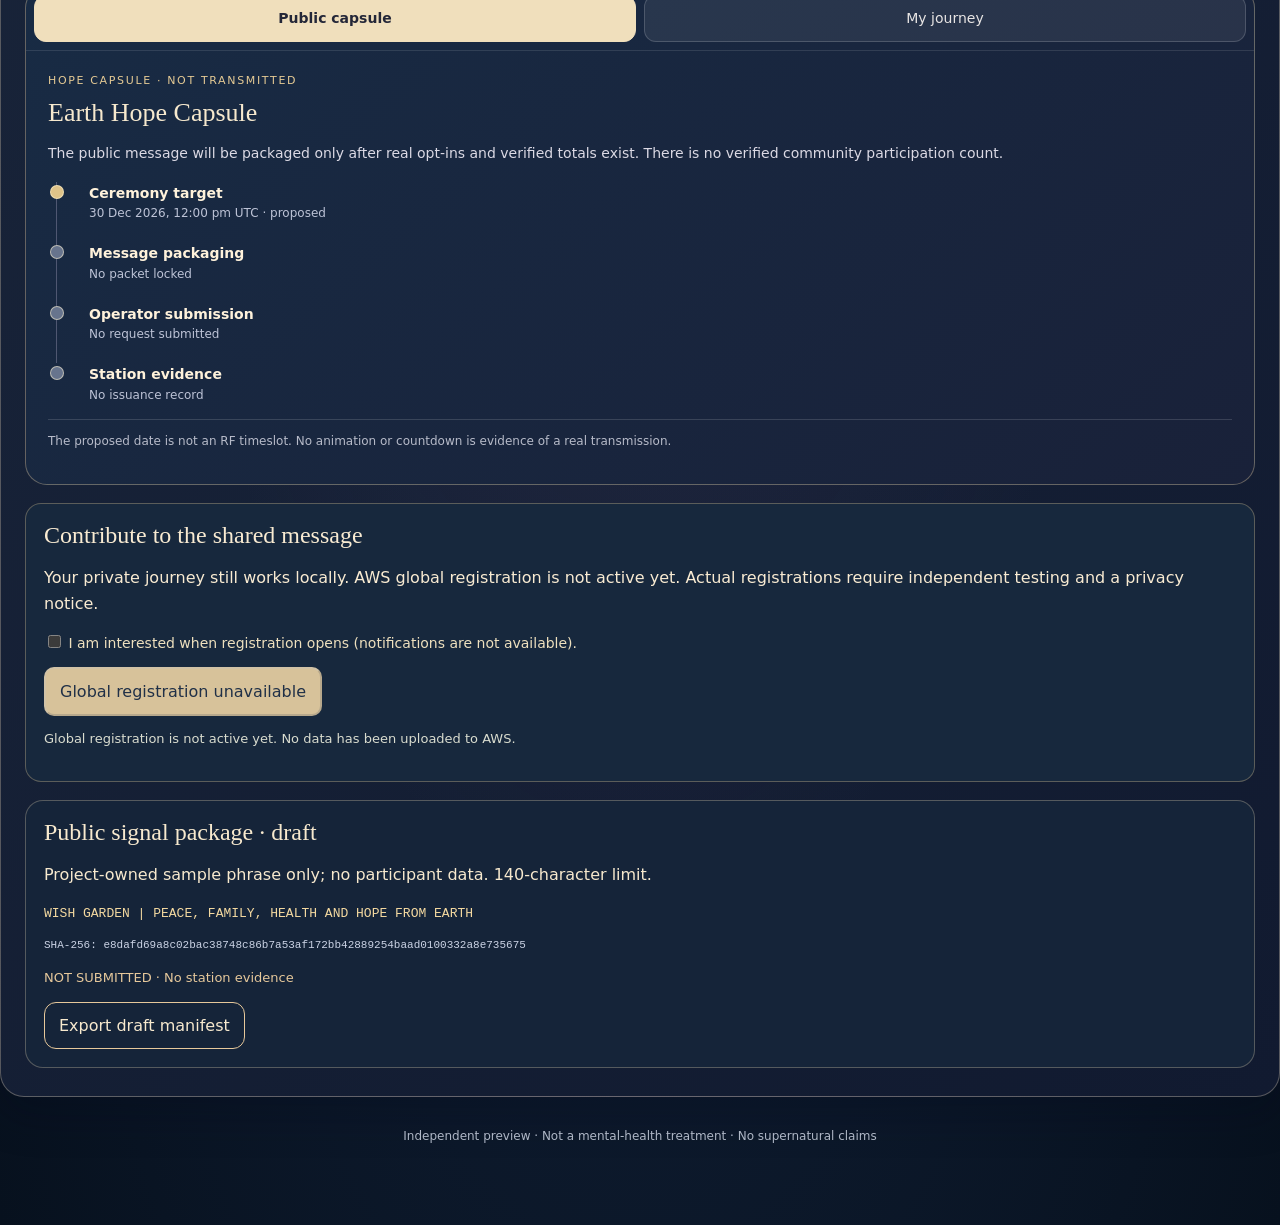
==== commit 3e207754: "ux: make the actual 3D Wishing Tree a prominent homepage entry" ====
--- a/index.html
+++ b/index.html
@@ -277,7 +277,7 @@
 }
 </style></head><body><main><header><div class="brand">✦ Wish Garden</div><nav aria-label="Sanctuary navigation" style="display:flex;align-items:center;gap:10px;flex-wrap:wrap;justify-content:flex-end"><a href="./world.html" aria-label="Open the separate interactive 3D garden" style="display:inline-block;border:1px solid #e7cd96a6;background:#112b36e6;color:#ffe5ad;text-decoration:none;border-radius:30px;padding:8px 13px;font-size:13px;font-weight:700;white-space:nowrap">✦ Explore 3D world</a><button class="lang" id="lang" type="button">Tiếng Việt</button></nav></header><div class="garden" aria-label="A quiet forest sanctuary with your visitor by the wishing tree"><svg class="garden-art" viewBox="0 0 760 300" xmlns="http://www.w3.org/2000/svg"><defs><radialGradient id="moon"><stop stop-color="#ffe8bc" stop-opacity=".9"/><stop offset="1" stop-color="#dcc19b" stop-opacity="0"/></radialGradient><linearGradient id="trunk" x1="0" y1="0" x2="1" y2="1"><stop stop-color="#967357"/><stop offset=".6" stop-color="#4d423f"/><stop offset="1" stop-color="#2c3238"/></linearGradient><radialGradient id="leaf"><stop stop-color="#96b69c"/><stop offset=".68" stop-color="#456c66"/><stop offset="1" stop-color="#223e49"/></radialGradient><radialGradient id="pond"><stop stop-color="#5e918c" stop-opacity=".72"/><stop offset="1" stop-color="#365b68" stop-opacity="0"/></radialGradient></defs><circle cx="588" cy="57" r="75" fill="url(#moon)"/><circle cx="588" cy="57" r="15" fill="#ffe6b8" opacity=".72"/><path d="M0 238Q115 190 245 234T505 223T760 238V300H0Z" fill="#1f454b"/><path d="M0 268Q150 228 285 268T570 253T760 267V300H0Z" fill="#14353c"/><ellipse cx="400" cy="270" rx="240" ry="30" fill="url(#pond)"/><path d="M383 256Q382 206 365 154Q349 122 332 105M379 198Q429 156 449 119M371 175Q325 153 290 146M380 219Q412 218 449 198" fill="none" stroke="url(#trunk)" stroke-width="19" stroke-linecap="round"/><path d="M375 261Q352 272 323 273M385 261Q409 268 427 273" fill="none" stroke="#68584c" stroke-width="9" stroke-linecap="round"/><g fill="url(#leaf)"><ellipse cx="332" cy="107" rx="85" ry="62"/><ellipse cx="422" cy="105" rx="85" ry="70"/><ellipse cx="373" cy="65" rx="84" ry="63"/><ellipse cx="291" cy="144" rx="58" ry="50"/><ellipse cx="465" cy="147" rx="66" ry="51"/></g><g fill="#c5d9aa" opacity=".4"><circle cx="340" cy="75" r="3"/><circle cx="400" cy="52" r="2"/><circle cx="457" cy="102" r="3"/><circle cx="290" cy="126" r="2"/><circle cx="421" cy="148" r="3"/></g><g fill="#f9dfa5" class="garden-fireflies"><circle cx="225" cy="175" r="3"/><circle cx="516" cy="195" r="2.5"/><circle cx="540" cy="128" r="2"/><circle cx="198" cy="112" r="2"/><circle cx="475" cy="60" r="2.5"/><circle cx="302" cy="211" r="2"/></g><g fill="#84ab88"><path d="M210 281l-7-18 8 9 7-13-2 22ZM527 277l-6-16 8 7 5-12 2 21Z"/></g></svg><span>THE GARDEN OF HOPE</span><div class="hero-shade"></div><div class="ground-mist" aria-hidden="true"></div><div class="wish-path" aria-hidden="true"></div><div class="lantern-glow lantern-glow-one" aria-hidden="true"></div><div class="lantern-glow lantern-glow-two" aria-hidden="true"></div><div class="visitor-shadow" aria-hidden="true"></div>
 <canvas id="visitor3d" class="visitor3d" aria-hidden="true"></canvas><svg class="avatar" viewBox="0 0 190 290" role="img" aria-label="A visitor stands by the wishing tree, hands joined in quiet prayer"><defs><linearGradient id="robe" x1="0" x2="1"><stop stop-color="#10192b"/><stop offset=".55" stop-color="#27344b"/><stop offset="1" stop-color="#0b1323"/></linearGradient><radialGradient id="auraLight"><stop stop-color="#ffedbd" stop-opacity=".8"/><stop offset="1" stop-color="#ffe39f" stop-opacity="0"/></radialGradient></defs><ellipse class="aura" cx="95" cy="118" rx="86" ry="110" fill="url(#auraLight)"/><ellipse cx="95" cy="275" rx="60" ry="10" fill="#020913" opacity=".7"/><g class="body"><path d="M60 105Q41 115 36 146L18 259Q88 289 163 262L148 150Q146 118 119 105Z" fill="url(#robe)" stroke="#596076" stroke-width="2"/><path d="M72 94Q55 70 67 42Q76 20 98 23Q121 19 130 44Q135 71 119 94L115 114H78Z" fill="#211e26"/><path d="M79 39Q94 33 113 39L125 62L118 90L95 104L72 91L67 57Z" fill="#b9866a"/><path d="M67 60Q61 42 73 29Q99 10 122 29Q137 40 130 64Q121 48 119 39Q104 47 80 44Z" fill="#1e1b25"/><path d="M61 110Q91 89 124 111L149 151L132 178L119 152L125 259Q93 281 54 263L61 151L42 181L30 157Z" fill="url(#robe)" stroke="#47526d" stroke-width="2"/><path d="M44 154Q66 156 82 129M145 155Q121 156 107 129" stroke="#354762" stroke-width="22" fill="none" stroke-linecap="round"/><path d="M81 130L95 144L109 130" fill="none" stroke="#ce9e80" stroke-width="12" stroke-linecap="round"/><path d="M90 127L95 143L100 128" stroke="#f2c5a2" stroke-width="4" fill="none" stroke-linecap="round"/><path d="M78 117Q95 128 113 117" stroke="#837261" stroke-width="3" fill="none"/><path d="M61 230Q96 244 127 230" fill="none" stroke="#ad966a" stroke-width="2" opacity=".65"/></g></svg>
-<button type="button" id="prayerStop" class="prayer-stop">Approach the wishing tree</button><p id="sceneHint" class="scene-hint">A place where you can rest for a moment.</p><div class="hero-content"><h1 id="hero">A quiet place for the things we carry.</h1><p class="lead" id="lead">Send your hope to the sky. Let it be a moment of peace.</p><button type="button" id="enter" class="primary enter">✦ Enter the sanctuary</button><button type="button" id="mySky" class="my-sky-button">✧ My Sky</button><div class="avatar-colors" role="group" aria-label="Choose visitor appearance"><button type="button" data-look="night" aria-pressed="true">Moon</button><button type="button" data-look="warm" aria-pressed="false">Warm</button><button type="button" data-look="light" aria-pressed="false">Light</button></div></div><div class="intro-note" id="introNote">A moment for yourself · No account needed</div></div><div class="scene-toolbar" role="group" aria-label="Garden lighting"><button type="button" id="twilight" aria-pressed="true">☾ Twilight</button><button type="button" id="dawn" aria-pressed="false">☀ Dawn</button></div><section class="panel" id="prayerPanel"><div class="garden-return-row"><button type="button" class="small" id="backToSanctuary">← Back to sanctuary</button><button type="button" class="small" id="mySkyFromPrayer">✧ My Sky</button></div><h2 id="question">What is on your heart today?</h2><p class="hint" id="hint">Your wish is yours. This ritual is symbolic and makes no supernatural promises.</p><label for="topic" id="topicLabel">Your intention</label><select id="topic"><option>Peace & calm</option><option>Family & loved ones</option><option>Health & strength</option><option>Hope for tomorrow</option><option>Remembrance</option><option>Gratitude</option></select><label for="wish" id="wishLabel">Your private words</label><textarea maxlength="700" id="wish" placeholder="I hope that..."></textarea><label id="saveLabel">After releasing</label><div class="radio"><label><input type="radio" name="keep" value="no" checked> <span id="discard">Release without saving</span></label><label><input type="radio" name="keep" value="yes"> <span id="keep">Save on this device</span></label></div><div class="buttons"><button class="primary" id="send" disabled>✧ Send to the universe</button><button class="small" id="motion">Reduce motion</button></div><div role="status" aria-live="polite" id="status"></div><div class="sky" id="sky" hidden tabindex="-1" role="dialog" aria-modal="true" aria-label="A symbolic light rising to the sky"><div class="sky-header" id="skyHeader">A moment for hope</div><button type="button" class="sky-close" id="closeSky" aria-label="Back to garden">✕</button><div class="horizon" aria-hidden="true"></div><div class="ripple" aria-hidden="true"></div><svg class="constellation" viewBox="0 0 600 230" aria-hidden="true"><g stroke="#c9b5f7" stroke-width="1.2" opacity=".6"><path d="M206 89L274 61L337 104L403 66L458 118L376 162L337 104L269 171L206 89" fill="none"/></g><g><circle cx="206" cy="89" r="3"/><circle cx="274" cy="61" r="5"/><circle cx="337" cy="104" r="6"/><circle cx="403" cy="66" r="4"/><circle cx="458" cy="118" r="3"/><circle cx="376" cy="162" r="4"/><circle cx="269" cy="171" r="3"/></g></svg><div class="orb" id="orb"></div>
+<button type="button" id="prayerStop" class="prayer-stop">Approach the wishing tree</button><p id="sceneHint" class="scene-hint">A place where you can rest for a moment.</p><div class="hero-content"><h1 id="hero">A quiet place for the things we carry.</h1><p class="lead" id="lead">Send your hope to the sky. Let it be a moment of peace.</p><a href="./world.html" class="primary" aria-label="Enter the 3D Wishing Tree and send a wish there" style="display:inline-flex;align-items:center;justify-content:center;text-decoration:none;min-height:50px;margin:9px 8px 9px 0;padding:12px 19px;border:1px solid #ffe6a0;border-radius:30px;background:linear-gradient(110deg,#e6c37d,#fff0c6);color:#17313c;font-weight:800;box-shadow:0 0 34px #f6bd6760">✦ Enter the 3D Wishing Tree</a><button type="button" id="enter" class="primary enter">✦ Enter the sanctuary</button><button type="button" id="mySky" class="my-sky-button">✧ My Sky</button><div class="avatar-colors" role="group" aria-label="Choose visitor appearance"><button type="button" data-look="night" aria-pressed="true">Moon</button><button type="button" data-look="warm" aria-pressed="false">Warm</button><button type="button" data-look="light" aria-pressed="false">Light</button></div></div><div class="intro-note" id="introNote">A moment for yourself · No account needed</div></div><div class="scene-toolbar" role="group" aria-label="Garden lighting"><button type="button" id="twilight" aria-pressed="true">☾ Twilight</button><button type="button" id="dawn" aria-pressed="false">☀ Dawn</button></div><section class="panel" id="prayerPanel"><div class="garden-return-row"><button type="button" class="small" id="backToSanctuary">← Back to sanctuary</button><button type="button" class="small" id="mySkyFromPrayer">✧ My Sky</button></div><h2 id="question">What is on your heart today?</h2><p class="hint" id="hint">Your wish is yours. This ritual is symbolic and makes no supernatural promises.</p><label for="topic" id="topicLabel">Your intention</label><select id="topic"><option>Peace & calm</option><option>Family & loved ones</option><option>Health & strength</option><option>Hope for tomorrow</option><option>Remembrance</option><option>Gratitude</option></select><label for="wish" id="wishLabel">Your private words</label><textarea maxlength="700" id="wish" placeholder="I hope that..."></textarea><label id="saveLabel">After releasing</label><div class="radio"><label><input type="radio" name="keep" value="no" checked> <span id="discard">Release without saving</span></label><label><input type="radio" name="keep" value="yes"> <span id="keep">Save on this device</span></label></div><div class="buttons"><button class="primary" id="send" disabled>✧ Send to the universe</button><button class="small" id="motion">Reduce motion</button></div><div role="status" aria-live="polite" id="status"></div><div class="sky" id="sky" hidden tabindex="-1" role="dialog" aria-modal="true" aria-label="A symbolic light rising to the sky"><div class="sky-header" id="skyHeader">A moment for hope</div><button type="button" class="sky-close" id="closeSky" aria-label="Back to garden">✕</button><div class="horizon" aria-hidden="true"></div><div class="ripple" aria-hidden="true"></div><svg class="constellation" viewBox="0 0 600 230" aria-hidden="true"><g stroke="#c9b5f7" stroke-width="1.2" opacity=".6"><path d="M206 89L274 61L337 104L403 66L458 118L376 162L337 104L269 171L206 89" fill="none"/></g><g><circle cx="206" cy="89" r="3"/><circle cx="274" cy="61" r="5"/><circle cx="337" cy="104" r="6"/><circle cx="403" cy="66" r="4"/><circle cx="458" cy="118" r="3"/><circle cx="376" cy="162" r="4"/><circle cx="269" cy="171" r="3"/></g></svg><div class="orb" id="orb"></div>
 <div id="starField" class="star-field" aria-label="Your personal sky of wishes"></div>
 <div id="skyFlare" class="sky-flare" hidden aria-hidden="true"></div>
 <p id="skyHint" class="sky-hint">Only your own stars on this device. Tap a star to revisit.</p>
